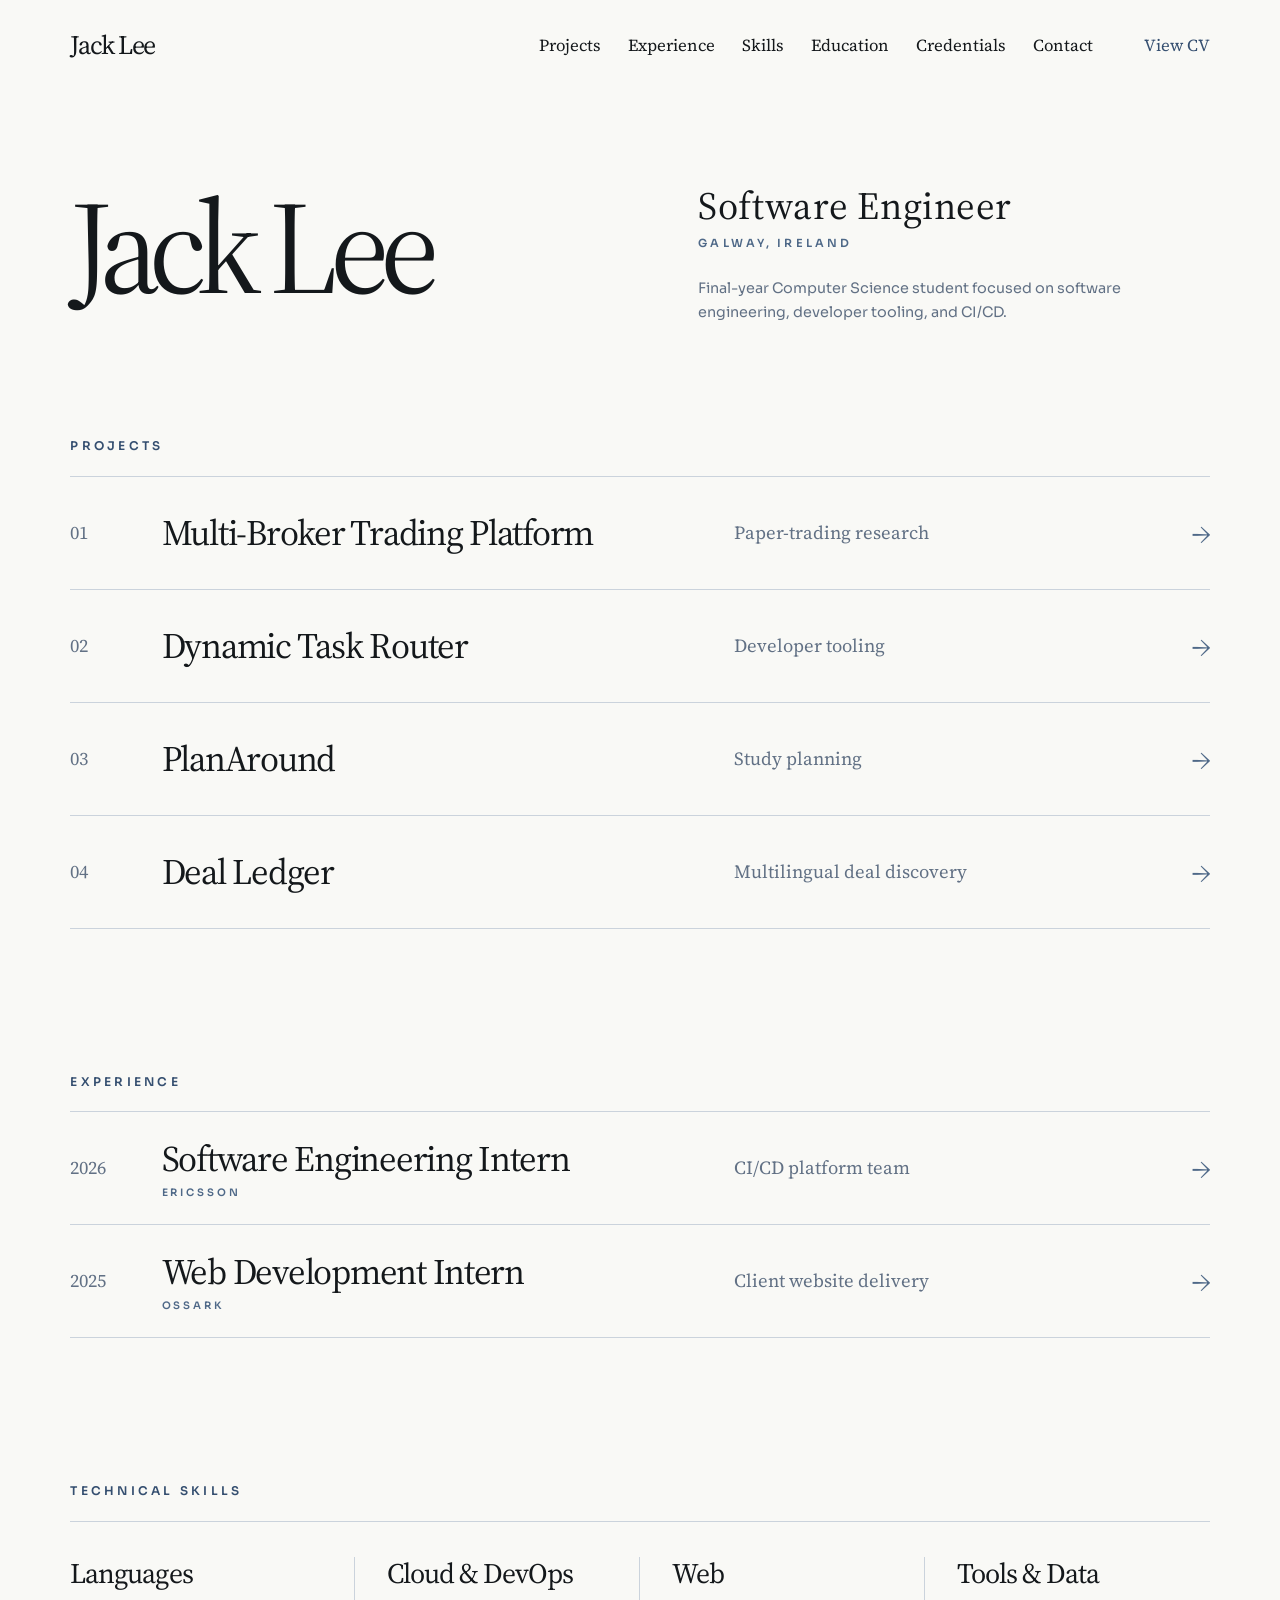
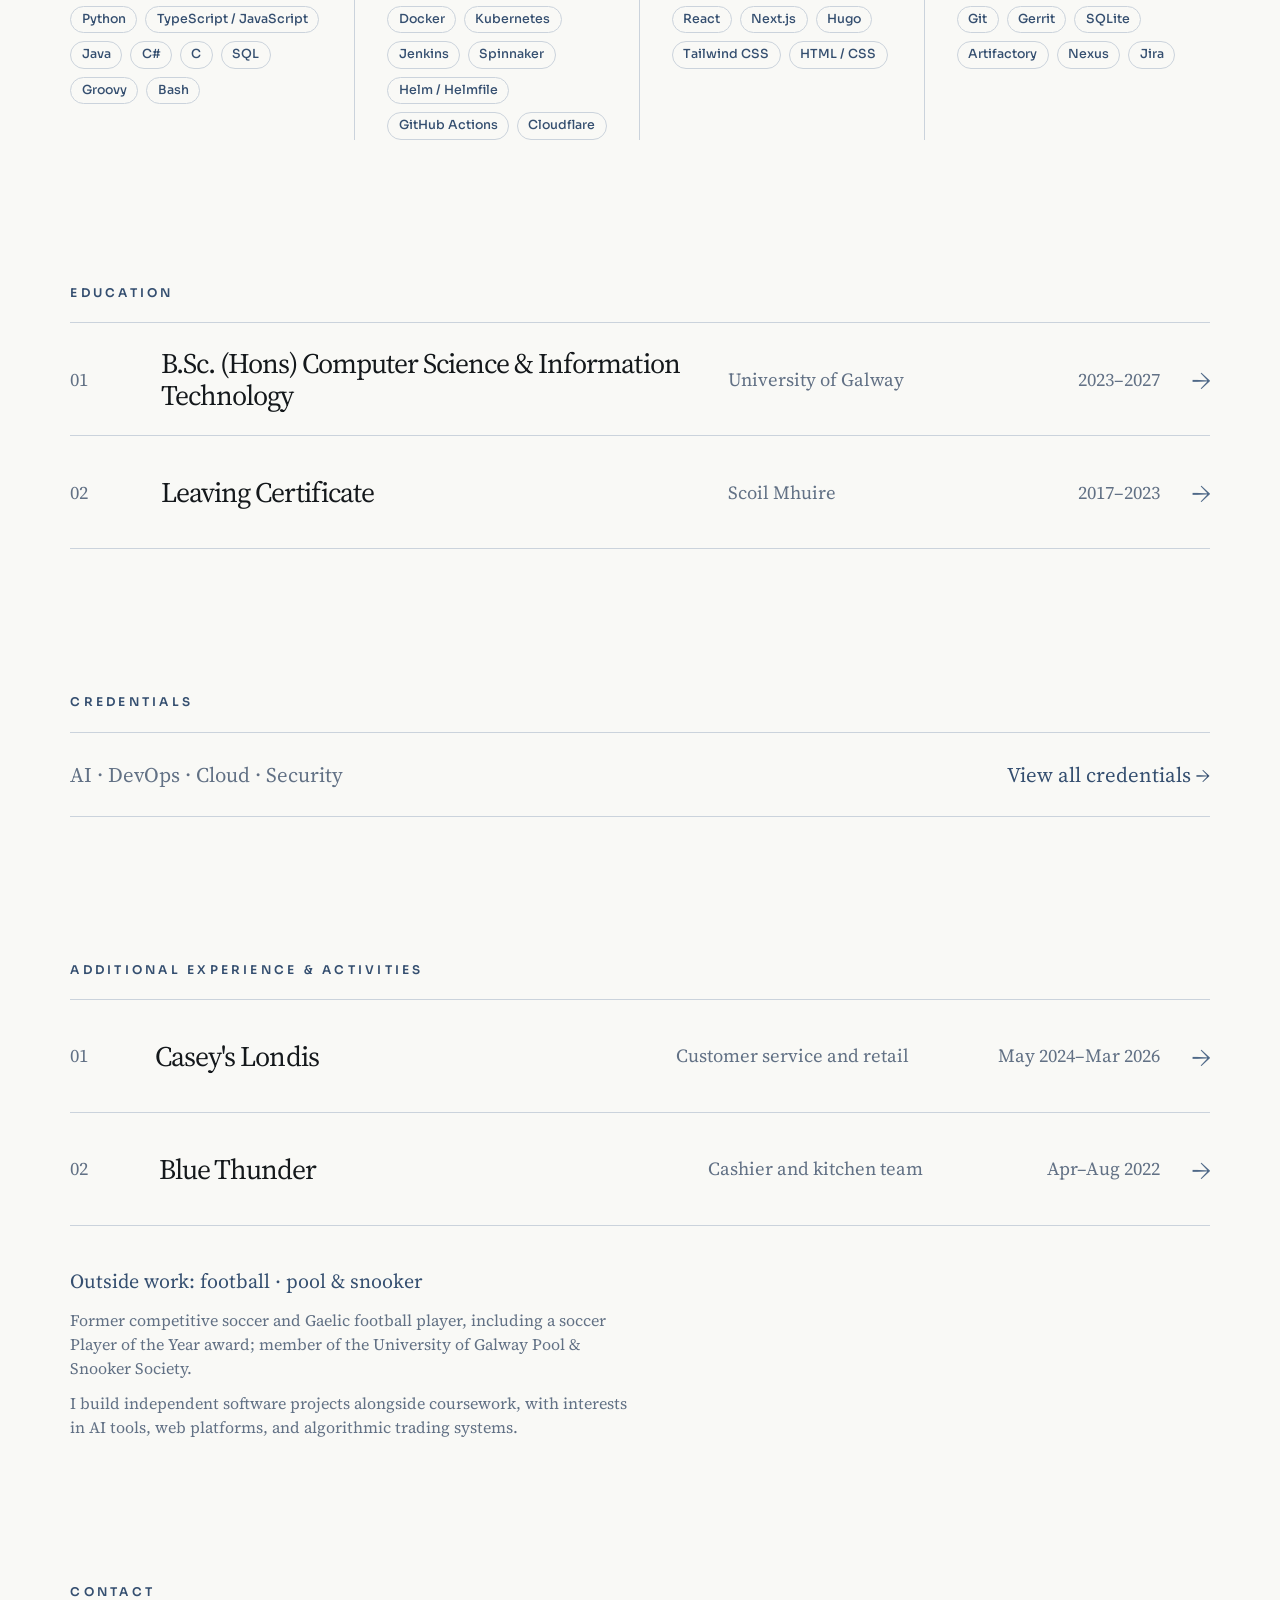
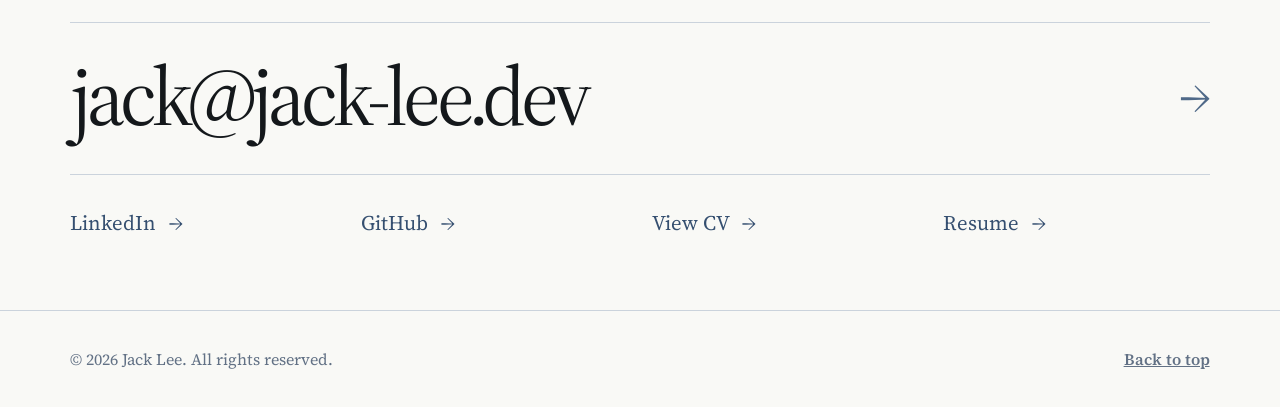
==== index.html @ 72cf4ac5 "Style skill project chips as responsive pills" ====
<!doctype html>
<html lang="en">
  <head>
    <meta charset="UTF-8" />
    <meta name="viewport" content="width=device-width, initial-scale=1.0" />
    <title>Jack Lee | Software Engineering Portfolio</title>
    <meta
      name="description"
      content="Final-year Computer Science student focused on software engineering, developer tooling, and CI/CD. Eight months' software engineering experience on a central CI/CD pipeline team at Ericsson, with independent projects across developer tooling, trading systems, full-stack applications, and AI-assisted workflows."
    />
    <link rel="canonical" href="https://jack-lee.dev/" />
    <meta property="og:type" content="website" />
    <meta property="og:url" content="https://jack-lee.dev/" />
    <meta property="og:title" content="Jack Lee | Software Engineering Portfolio" />
    <meta property="og:description" content="Final-year Computer Science student focused on software engineering, developer tooling, and CI/CD, with experience on a central CI/CD pipeline team at Ericsson and independent projects across trading, web applications, and AI-assisted workflows." />
    <meta property="og:image" content="https://jack-lee.dev/assets/jack-lee-mark.png" />
    <meta property="og:image:alt" content="JL monogram for Jack Lee" />
    <meta name="twitter:card" content="summary" />
    <meta name="twitter:title" content="Jack Lee | Software Engineering Portfolio" />
    <meta name="twitter:description" content="Final-year Computer Science student focused on software engineering, developer tooling, and CI/CD, with experience on a central CI/CD pipeline team at Ericsson." />
    <meta name="twitter:image" content="https://jack-lee.dev/assets/jack-lee-mark.png" />
    <link rel="icon" type="image/png" sizes="512x512" href="assets/jack-lee-mark-transparent.png" />
    <link rel="apple-touch-icon" href="assets/jack-lee-mark-transparent.png" />
    <link rel="preconnect" href="https://fonts.googleapis.com" />
    <link rel="preconnect" href="https://fonts.gstatic.com" crossorigin />
    <link
      href="https://fonts.googleapis.com/css2?family=Sora:wght@500;600;700&amp;family=Source+Serif+4:opsz,wght@8..60,400;8..60,500;8..60,600&amp;display=swap"
      rel="stylesheet"
    />
    <link rel="stylesheet" href="assets/css/styles.css?v=20261013-3" />
    <script defer src="assets/js/main.js?v=20260921-2"></script>
  </head>
  <body class="portfolio-home">
    <a class="skip-link" href="#top">Skip to main content</a>
    <header class="site-header">
      <div class="container header-inner">
        <a class="brand" href="#top">Jack Lee</a>
        <button class="nav-toggle" aria-label="Toggle navigation" aria-controls="site-navigation" aria-expanded="false">Menu</button>
        <nav id="site-navigation" class="site-nav" aria-label="Main navigation">
          <a href="#projects">Projects</a>
          <a href="#experience">Experience</a>
          <a href="#skills">Skills</a>
          <a href="#education">Education</a>
          <a href="#credentials">Credentials</a>
          <a href="#contact">Contact</a>
          <a class="nav-cv" href="output/Jack_Lee_CV.pdf" target="_blank" rel="noopener noreferrer">View CV</a>
        </nav>
      </div>
    </header>

    <main id="top" tabindex="-1">
      <section class="hero section">
        <div class="container hero-layout">
          <h1>Jack Lee</h1>
          <div class="hero-intro">
            <p class="hero-role">Software Engineer</p>
            <p class="hero-location">Galway, Ireland</p>
            <p class="hero-description">Final-year Computer Science student focused on software engineering, developer tooling, and CI/CD.</p>
          </div>
        </div>
      </section>

      <section id="projects" class="section">
        <div class="container">
          <h2>Projects</h2>
          <div class="editorial-list">

            <details class="editorial-row project-row">
              <summary><span class="row-number">01</span><span class="row-title">Multi-Broker Trading Platform</span><span class="row-descriptor">Paper-trading research</span><span class="row-arrow" aria-hidden="true">&rarr;</span></summary>
              <div class="row-detail">
                <p>
                  A modular Python research platform for designing and testing rules-based trading strategies across three brokers without risking capital.
                </p>
              <ul>
                <li>Separate market-data, strategy, risk, execution, journaling, analytics, and UI components keep the system testable and maintainable.</li>
                <li>Reproducible paper-trading sessions orchestrated across IG, Capital.com, and Alpaca for FX, CFDs, and US equities.</li>
                <li>SQLite journaling, broker smoke tests, and automated test/security gates make runs repeatable and observable.</li>
              </ul>
              <ul class="project-chips" aria-label="Technologies">
                <li>Python</li>
                <li>IG &middot; Capital.com &middot; Alpaca</li>
                <li>SQLite</li>
                <li>VPS monitoring</li>
              </ul>
              </div>
            </details>

            <details class="editorial-row project-row">
              <summary><span class="row-number">02</span><span class="row-title">Dynamic Task Router</span><span class="row-descriptor">Developer tooling</span><span class="row-arrow" aria-hidden="true">&rarr;</span></summary>
              <div class="row-detail">
                <p>
                  Routes development work to the right AI model instead of making the engineer pick every time.
                </p>
              <ul>
                <li>Classifies bounded tasks by complexity, risk, and role, then dispatches to Codex, Claude Code, Qwen, OpenCode, OpenRouter, or local Ollama models.</li>
                <li>One shared routing/runtime layer exposed through a CLI, an interactive TUI, and an MCP server.</li>
                <li>Isolated worktrees and verification steps keep routed runs reviewable and separated from the primary working tree.</li>
              </ul>
              <ul class="project-chips" aria-label="Technologies">
                <li>TypeScript</li>
                <li>Node.js</li>
                <li>MCP</li>
                <li>CLI &amp; TUI</li>
                <li>LLM APIs</li>
              </ul>
              <p class="project-links"><a href="https://github.com/JackLee504/dynamic-task-router" target="_blank" rel="noopener noreferrer" aria-label="View Dynamic Task Router source code on GitHub">View on GitHub &rarr;</a></p>
              </div>
            </details>

            <details class="editorial-row project-row">
              <summary><span class="row-number">03</span><span class="row-title">PlanAround</span><span class="row-descriptor">Study planning</span><span class="row-arrow" aria-hidden="true">&rarr;</span></summary>
              <div class="row-detail">
                <p>
                  Turns timetable screenshots and assignment briefs into a realistic study schedule that fits around lectures, commitments, and deadlines.
                </p>
              <ul>
                <li>AI only extracts structure from messy inputs; workload estimation and scheduling stay deterministic and explainable.</li>
                <li>Workload is derived from ECTS, assessment weighting, and rubric structure, not guessed by the model.</li>
                <li>Recurring commitments, progress tracking, JSON backup, and ICS calendar export in a responsive PWA.</li>
              </ul>
              <ul class="project-chips" aria-label="Technologies">
                <li>Next.js</li>
                <li>React</li>
                <li>TypeScript</li>
                <li>Tailwind CSS</li>
                <li>Cloudflare Workers</li>
                <li>Featherless</li>
              </ul>
              <p class="project-links">
                <a href="https://planaround.vercel.app/" target="_blank" rel="noopener noreferrer">Visit PlanAround &rarr;</a>
              </p>
              </div>
            </details>

            <details class="editorial-row project-row">
              <summary><span class="row-number">04</span><span class="row-title">Deal Ledger</span><span class="row-descriptor">Multilingual deal discovery</span><span class="row-arrow" aria-hidden="true">&rarr;</span></summary>
              <div class="row-detail">
                <p>
                  Building and maintaining a multilingual deal-discovery platform across European markets, with human review before anything is published.
                </p>
              <ul>
                <li>Market-specific routing, search, and email alerts across English, German, Dutch, and French.</li>
                <li>A Python/GitHub Actions ingestion pipeline validates, deduplicates, and queues Amazon deal candidates for human review.</li>
                <li>GitHub Actions and Cloudflare automate deployment, alerting, and market-specific behaviour.</li>
              </ul>
              <ul class="project-chips" aria-label="Technologies">
                <li>Hugo</li>
                <li>Python</li>
                <li>GitHub Actions</li>
                <li>Cloudflare Workers</li>
              </ul>
              <p class="project-links"><a href="https://dealledger.eu" target="_blank" rel="noopener noreferrer">Visit DealLedger</a></p>
              </div>
            </details>

          </div>
        </div>
      </section>

      <section id="experience" class="section">
        <div class="container">
          <h2>Experience</h2>
          <div class="editorial-list">
            <details class="editorial-row experience-row">
              <summary><span class="row-number">2026</span><span class="row-title">Software Engineering Intern<small>Ericsson</small></span><span class="row-descriptor">CI/CD platform team</span><span class="row-arrow" aria-hidden="true">&rarr;</span></summary>
              <div class="row-detail">
              <p class="meta">Athlone, Co. Westmeath | January 2026&ndash;August 2026</p>
              <ul>
                <li>Independently split a 2,000+ line Python CI module into 14 shared and executor-specific modules across approximately 25 subtasks, adding runtime parameterisation and unit tests while maintaining pylint compliance.</li>
                <li>Built Groovy verification stages for cloud archive packaging and audited production builds, finding an undeclared ELF executable; added unit-tested artifact-repository checks to confirm files were present.</li>
                <li>Developed and maintained Jenkins/Groovy stages for build, test, deployment, and cleanup workflows; configured Spinnaker parameters and cross-pipeline integration, and migrated test flows to lighter snapshot-based jobs.</li>
                <li>Resolved a blocker build regression by tracing and reverting a faulty changeset; diagnosed Spinnaker-to-Jenkins authentication failures and a Kubernetes cleanup issue caused by Python file-write mode.</li>
                <li>Updated Docker wrapper and build rules for SELinux volume mounts during parallel container execution, maintained Helm/Helmfile deployment configurations, and documented technical investigations.</li>
              </ul>
              </div>
            </details>

            <details class="editorial-row experience-row">
              <summary><span class="row-number">2025</span><span class="row-title">Web Development Intern<small>Ossark</small></span><span class="row-descriptor">Client website delivery</span><span class="row-arrow" aria-hidden="true">&rarr;</span></summary>
              <div class="row-detail">
              <p class="meta">Athlone, Co. Westmeath | May 2025&ndash;August 2025</p>
              <ul>
                <li>Contributed to client website projects through implementation, QA, and release, delivering responsive PHP/SCSS changes across multiple production sites.</li>
                <li>Diagnosed frontend issues and translated client/team feedback into layout, usability, and responsive-design improvements without disrupting established pages.</li>
              </ul>
              <p class="meta">
                Selected client sites:
                <a href="https://kerryfilmfestival.com/" target="_blank" rel="noopener noreferrer">Kerry International Film Festival</a>,
                <a href="https://mclelectrical.ie/" target="_blank" rel="noopener noreferrer">MCL Electrical</a>,
                <a href="https://anushkapowertherapy.ie/" target="_blank" rel="noopener noreferrer">Anushka Power Therapy</a>,
                <a href="https://dailyirishproduce.ie/" target="_blank" rel="noopener noreferrer">Daily Irish Produce</a>,
                and Capital Homes.
              </p>
              </div>
            </details>
          </div>
        </div>
      </section>

      <section id="skills" class="section">
        <div class="container">
          <h2>Technical Skills</h2>
          <div class="skills-groups">
            <div class="skill-group">
              <p><strong>Languages</strong></p>
              <ul class="project-chips" aria-label="Languages">
                <li>Python</li>
                <li>TypeScript / JavaScript</li>
                <li>Java</li>
                <li>C#</li>
                <li>C</li>
                <li>SQL</li>
                <li>Groovy</li>
                <li>Bash</li>
              </ul>
            </div>
            <div class="skill-group">
              <p><strong>Cloud &amp; DevOps</strong></p>
              <ul class="project-chips" aria-label="Cloud and DevOps">
                <li>Docker</li>
                <li>Kubernetes</li>
                <li>Jenkins</li>
                <li>Spinnaker</li>
                <li>Helm / Helmfile</li>
                <li>GitHub Actions</li>
                <li>Cloudflare</li>
              </ul>
            </div>
            <div class="skill-group">
              <p><strong>Web</strong></p>
              <ul class="project-chips" aria-label="Web technologies">
                <li>React</li>
                <li>Next.js</li>
                <li>Hugo</li>
                <li>Tailwind CSS</li>
                <li>HTML / CSS</li>
              </ul>
            </div>
            <div class="skill-group">
              <p><strong>Tools &amp; Data</strong></p>
              <ul class="project-chips" aria-label="Tools and data">
                <li>Git</li>
                <li>Gerrit</li>
                <li>SQLite</li>
                <li>Artifactory</li>
                <li>Nexus</li>
                <li>Jira</li>
              </ul>
            </div>
          </div>
        </div>
      </section>

      <section id="education" class="section alt">
        <div class="container">
          <h2>Education</h2>
          <div class="editorial-list">
          <details class="editorial-row education-row">
            <summary><span class="row-number">01</span><span class="row-title">B.Sc. (Hons) Computer Science &amp; Information Technology</span><span class="row-descriptor">University of Galway</span><span class="row-date">2023&ndash;2027</span><span class="row-arrow" aria-hidden="true">&rarr;</span></summary>
            <div class="row-detail">
            <p class="meta">Galway, Ireland</p>
            <p>Third year: Second Class Honours, Grade 1 (2.1), 61% average.</p>
            <p>Key Modules: Programming III (78%), Database Systems (71%), Object-Oriented Programming DS&A (68%), Software Engineering (68%), Next Generation Technologies (68%), Web Development (68%), Object-Oriented Programming (65%).</p>
            </div>
          </details>

          <details class="editorial-row education-row">
            <summary><span class="row-number">02</span><span class="row-title">Leaving Certificate</span><span class="row-descriptor">Scoil Mhuire</span><span class="row-date">2017&ndash;2023</span><span class="row-arrow" aria-hidden="true">&rarr;</span></summary>
            <div class="row-detail">
            <p class="meta">Strokestown, Co. Roscommon</p>
            <p>520 points across seven Higher-Level subjects, including H2s in German, Irish, Geography, and DCG.</p>
            </div>
          </details>
          </div>
        </div>
      </section>

      <template id="credential-data">
      <section class="section alt">
        <div class="container">
          <h2>Certificates</h2>
          <p class="meta">A selection of verified course-completion credentials and professional badges in cloud, DevOps, AI, security, and software delivery.</p>
          <div class="cert-areas">
            <details class="cert-area-group">
              <summary>
                <span class="cert-title">AI &amp; LLM Development</span>
                <span class="cert-meta">Professional AI coursework certificates</span>
              </summary>
              <div class="cert-overview">
                <details class="cert-card">
                  <summary>
                    <span class="cert-title">Claude Code in Action</span>
                    <span class="cert-meta">Anthropic Education | March 2026</span>
                  </summary>
                  <div class="cert-detail">
                    <p><strong>Issued:</strong> March 14, 2026</p>
                    <p><strong>Certificate No:</strong> 6k8opoxrrhma</p>
                    <p><strong>View:</strong> <a href="https://verify.skilljar.com/c/6k8opoxrrhma" target="_blank" rel="noopener noreferrer">Verify certificate</a></p>
                  </div>
                </details>

                <details class="cert-card">
                  <summary>
                    <span class="cert-title">AI Fluency: Framework &amp; Foundations</span>
                    <span class="cert-meta">Anthropic Education | May 2026</span>
                  </summary>
                  <div class="cert-detail">
                    <p><strong>Issued:</strong> May 23, 2026</p>
                    <p><strong>Certificate No:</strong> dmrtaagtapsk</p>
                    <p><strong>View:</strong> <a href="https://verify.skilljar.com/c/dmrtaagtapsk" target="_blank" rel="noopener noreferrer">Verify certificate</a></p>
                  </div>
                </details>

                <details class="cert-card">
                  <summary>
                    <span class="cert-title">Introduction to Model Context Protocol</span>
                    <span class="cert-meta">Anthropic Education | May 2026</span>
                  </summary>
                  <div class="cert-detail">
                    <p><strong>Issued:</strong> May 23, 2026</p>
                    <p><strong>Certificate No:</strong> f8ttba29rxzq</p>
                    <p><strong>View:</strong> <a href="https://verify.skilljar.com/c/f8ttba29rxzq" target="_blank" rel="noopener noreferrer">Verify certificate</a></p>
                  </div>
                </details>

                <details class="cert-card">
                  <summary>
                    <span class="cert-title">Building with the Claude API</span>
                    <span class="cert-meta">Anthropic Education | May 2026</span>
                  </summary>
                  <div class="cert-detail">
                    <p><strong>Issued:</strong> May 23, 2026</p>
                    <p><strong>Certificate No:</strong> f5guswh3k9e7</p>
                    <p><strong>View:</strong> <a href="https://verify.skilljar.com/c/f5guswh3k9e7" target="_blank" rel="noopener noreferrer">Verify certificate</a></p>
                  </div>
                </details>

                <details class="cert-card">
                  <summary>
                    <span class="cert-title">AI Capabilities and Limitations</span>
                    <span class="cert-meta">Anthropic Education | May 2026</span>
                  </summary>
                  <div class="cert-detail">
                    <p><strong>Issued:</strong> May 23, 2026</p>
                    <p><strong>Certificate No:</strong> 7yvgfvhscy96</p>
                    <p><strong>View:</strong> <a href="https://verify.skilljar.com/c/7yvgfvhscy96" target="_blank" rel="noopener noreferrer">Verify certificate</a></p>
                  </div>
                </details>
              </div>
            </details>

            <details class="cert-area-group">
              <summary>
                <span class="cert-title">Hackathons &amp; Competitions</span>
                <span class="cert-meta">Participation certificates and project-based technical challenges</span>
              </summary>
              <div class="cert-overview">
                <details class="cert-card">
                  <summary>
                    <span class="cert-title">Pixel Forge AI Hackathon</span>
                    <span class="cert-meta">Certificate of Participation | September 2026</span>
                  </summary>
                  <div class="cert-detail">
                    <p>Certificate of participation recognising creative and technical contribution to the Pixel Forge AI Hackathon, held in August 2026.</p>
                    <p><strong>Project:</strong> PlanAround</p>
                    <p><strong>Issued:</strong> September 3, 2026</p>
                    <p><strong>Issued by:</strong> Rishabh Mittal, organiser</p>
                    <p><strong>Links:</strong> <a href="https://planaround.vercel.app/" target="_blank" rel="noopener noreferrer">Visit PlanAround</a> · <a href="https://github.com/Jacklee504/Plan-Around" target="_blank" rel="noopener noreferrer">GitHub repository</a></p>
                  </div>
                </details>

                <details class="cert-card">
                  <summary>
                    <span class="cert-title">Impact Forge Summer 2026 Hackathon</span>
                    <span class="cert-meta">Participant | August 2026</span>
                  </summary>
                  <div class="cert-detail">
                    <p>Participated in a 48-hour virtual code sprint held August 14&ndash;16, 2026, and submitted a completed project for judging by industry engineers.</p>
                    <p><strong>Issued:</strong> August 19, 2026</p>
                    <p><strong>Issued by:</strong> Ayaan Rustagi, organiser</p>
                    <p><strong>Event:</strong> <a href="https://impactforge26.devpost.com/" target="_blank" rel="noopener noreferrer">Impact Forge Summer 2026 Hackathon</a></p>
                  </div>
                </details>
              </div>
            </details>

            <details class="cert-area-group">
              <summary>
                <span class="cert-title">AI &amp; Professional Foundations</span>
                <span class="cert-meta">Verified badges issued by Ericsson and Microsoft</span>
              </summary>
              <div class="cert-overview">
                <details class="cert-card">
                  <summary>
                    <span class="cert-title">Generative AI Driver&apos;s License 2026</span>
                    <span class="cert-meta">Ericsson | February 2026</span>
                  </summary>
                  <div class="cert-detail">
                    <p>Badge received for reaching the Fundamental Level in the Generative AI area.</p>
                    <p><strong>Issued:</strong> February 2, 2026</p>
                    <p><strong>Credential ID:</strong> 54c96764-6686-4b23-b1d7-ff470bdf529e</p>
                    <p><strong>View:</strong> <a href="https://www.credly.com/badges/54c96764-6686-4b23-b1d7-ff470bdf529e/public_url" target="_blank" rel="noopener noreferrer">Verify badge</a></p>
                  </div>
                </details>

                <details class="cert-card">
                  <summary>
                    <span class="cert-title">AI Skills Fest 2026</span>
                    <span class="cert-meta">Microsoft | Credly</span>
                  </summary>
                  <div class="cert-detail">
                    <p>Earners demonstrate foundational and applied AI knowledge, including how to use AI tools to enhance productivity, create content, and solve real-world problems.</p>
                    <p><strong>Credential ID:</strong> f5c7cd31-d8bd-4b65-b0f1-5078d7917f76</p>
                    <p><strong>View:</strong> <a href="https://www.credly.com/badges/f5c7cd31-d8bd-4b65-b0f1-5078d7917f76/public_url" target="_blank" rel="noopener noreferrer">Verify badge</a></p>
                  </div>
                </details>
              </div>
            </details>

            <details class="cert-area-group">
              <summary>
                <span class="cert-title">Cloud, DevOps &amp; Infrastructure</span>
                <span class="cert-meta">Cloud platforms, security, data engineering, Kubernetes, and DevOps coursework</span>
              </summary>
              <div class="cert-overview">
                <div class="cert-category-heading">
                  <span class="cert-title">Cloud &amp; Security</span>
                  <span class="cert-meta">Cloud architecture, networking, and security fundamentals</span>
                </div>
               <details class="cert-card">
                 <summary>
                   <span class="cert-title">CCSP 2022: Cloud Computing Concepts &amp; Reference Architectures</span>
                    <span class="cert-meta">Percipio | July 2026</span>
                  </summary>
                  <div class="cert-detail">
                    <p><strong>Issued:</strong> July 5, 2026</p>
                    <img
                      class="cert-badge-image"
                      loading="lazy"
                      decoding="async"
                      width="180"
                      height="180"
                      src="https://eu.api.accredible.com/v1/frontend/credential_website_embed_image/badge/20755400"
                      alt="CCSP 2022 Cloud Computing Concepts and Reference Architectures digital badge"
                    />
                    <p><strong>View:</strong> <a href="https://skillsoft.digitalbadges-eu.skillsoft.com/embed/4920cc0a-4914-4884-972b-b6e0d25ca91f" target="_blank" rel="noopener noreferrer">View certificate</a></p>
                  </div>
                </details>

                <details class="cert-card">
                  <summary>
                    <span class="cert-title">Certified in Cybersecurity (CC): Networking &amp; Security Infrastructure</span>
                    <span class="cert-meta">Percipio | July 2026</span>
                  </summary>
                  <div class="cert-detail">
                    <p><strong>Issued:</strong> July 10, 2026</p>
                    <img
                      class="cert-badge-image"
                      loading="lazy"
                      decoding="async"
                      width="180"
                      height="180"
                      src="https://eu.api.accredible.com/v1/frontend/credential_website_embed_image/badge/21068312"
                      alt="Certified in Cybersecurity Networking and Security Infrastructure digital badge"
                    />
                    <p><strong>View:</strong> <a href="https://skillsoft.digitalbadges-eu.skillsoft.com/embed/5024330a-dd8e-45b9-a4d3-fac3696eaafd" target="_blank" rel="noopener noreferrer">View certificate</a></p>
                  </div>
                </details>

                <div class="cert-category-heading">
                  <span class="cert-title">Machine Learning</span>
                  <span class="cert-meta">AWS machine-learning foundations</span>
                </div>
               <details class="cert-card">
                 <summary>
                   <span class="cert-title">AWS Certified Machine Learning: Data Engineering, Machine Learning, &amp; AWS</span>
                    <span class="cert-meta">Percipio | July 2026</span>
                  </summary>
                  <div class="cert-detail">
                    <p><strong>Issued:</strong> July 5, 2026</p>
                    <img
                      class="cert-badge-image"
                      loading="lazy"
                      decoding="async"
                      width="180"
                      height="180"
                      src="https://eu.api.accredible.com/v1/frontend/credential_website_embed_image/badge/20755902"
                      alt="AWS Certified Machine Learning digital badge"
                    />
                    <p><strong>View:</strong> <a href="https://skillsoft.digitalbadges-eu.skillsoft.com/embed/f2eab8f6-d212-42e7-8cc4-aea26e1e0432" target="_blank" rel="noopener noreferrer">View certificate</a></p>
                  </div>
                </details>

                <details class="cert-card">
                  <summary>
                    <span class="cert-title">AWS Certified Machine Learning: Model Training &amp; Evaluation</span>
                    <span class="cert-meta">Percipio | July 2026</span>
                  </summary>
                  <div class="cert-detail">
                    <p><strong>Issued:</strong> July 7, 2026</p>
                    <img
                      class="cert-badge-image"
                      loading="lazy"
                      decoding="async"
                      width="180"
                      height="180"
                      src="https://eu.api.accredible.com/v1/frontend/credential_website_embed_image/badge/20935494"
                      alt="AWS Certified Machine Learning Model Training and Evaluation digital badge"
                    />
                    <p><strong>View:</strong> <a href="https://skillsoft.digitalbadges-eu.skillsoft.com/embed/4cc886a1-17ab-468f-8a3b-f64971d73adc" target="_blank" rel="noopener noreferrer">View certificate</a></p>
                  </div>
                </details>

                <div class="cert-category-heading">
                  <span class="cert-title">DevOps &amp; CI/CD</span>
                  <span class="cert-meta">Delivery pipelines, infrastructure as code, and continuous integration</span>
                </div>
               <details class="cert-card">
                 <summary>
                   <span class="cert-title">Microsoft Azure DevOps Solutions: Introducing Azure DevOps</span>
                    <span class="cert-meta">Percipio | July 2026</span>
                  </summary>
                  <div class="cert-detail">
                    <p><strong>Issued:</strong> July 5, 2026</p>
                    <img
                      class="cert-badge-image"
                      loading="lazy"
                      decoding="async"
                      width="180"
                      height="180"
                      src="https://eu.api.accredible.com/v1/frontend/credential_website_embed_image/badge/20757498"
                      alt="Microsoft Azure DevOps Solutions digital badge"
                    />
                    <p><strong>View:</strong> <a href="https://skillsoft.digitalbadges-eu.skillsoft.com/embed/0ce3657f-f42b-48f3-b8c1-af37b8c70d08" target="_blank" rel="noopener noreferrer">View certificate</a></p>
                  </div>
                </details>

                <details class="cert-card">
                  <summary>
                    <span class="cert-title">Google Professional DevOps Engineer: CI/CD Techniques &amp; Security Practices</span>
                    <span class="cert-meta">Percipio | July 2026</span>
                  </summary>
                  <div class="cert-detail">
                    <p><strong>Issued:</strong> July 5, 2026</p>
                    <img
                      class="cert-badge-image"
                      loading="lazy"
                      decoding="async"
                      width="180"
                      height="180"
                      src="https://eu.api.accredible.com/v1/frontend/credential_website_embed_image/badge/20757521"
                      alt="Google Professional DevOps Engineer digital badge"
                    />
                    <p><strong>View:</strong> <a href="https://skillsoft.digitalbadges-eu.skillsoft.com/embed/e564fe92-a084-4ffc-9e21-1906b9f2eb44" target="_blank" rel="noopener noreferrer">View certificate</a></p>
                  </div>
                </details>

                <details class="cert-card">
                  <summary>
                    <span class="cert-title">Google Professional DevOps Engineer: CI/CD Architecture Stack in Google Cloud</span>
                    <span class="cert-meta">Percipio | July 2026</span>
                  </summary>
                  <div class="cert-detail">
                    <p><strong>Issued:</strong> July 10, 2026</p>
                    <img
                      class="cert-badge-image"
                      loading="lazy"
                      decoding="async"
                      width="180"
                      height="180"
                      src="https://eu.api.accredible.com/v1/frontend/credential_website_embed_image/badge/21068584"
                      alt="Google Professional DevOps Engineer CI/CD Architecture Stack in Google Cloud digital badge"
                    />
                    <p><strong>View:</strong> <a href="https://skillsoft.digitalbadges-eu.skillsoft.com/embed/3c941b92-44e1-42e4-8b3a-79b62e4aad39" target="_blank" rel="noopener noreferrer">View certificate</a></p>
                  </div>
                </details>

                <details class="cert-card">
                  <summary>
                    <span class="cert-title">Google Professional DevOps Engineer: Implementing CI/CD Pipelines for a Service</span>
                    <span class="cert-meta">Percipio | July 2026</span>
                  </summary>
                  <div class="cert-detail">
                    <p><strong>Issued:</strong> July 10, 2026</p>
                    <img
                      class="cert-badge-image"
                      loading="lazy"
                      decoding="async"
                      width="180"
                      height="180"
                      src="https://eu.api.accredible.com/v1/frontend/credential_website_embed_image/badge/21068860"
                      alt="Google Professional DevOps Engineer Implementing CI/CD Pipelines for a Service digital badge"
                    />
                    <p><strong>View:</strong> <a href="https://skillsoft.digitalbadges-eu.skillsoft.com/embed/f133e7ed-35d7-404f-a230-4555454166cd" target="_blank" rel="noopener noreferrer">View certificate</a></p>
                  </div>
                </details>

                <details class="cert-card">
                  <summary>
                    <span class="cert-title">Google Professional DevOps Engineer: Infrastructure as Code (IaC) on GCP</span>
                    <span class="cert-meta">Percipio | July 2026</span>
                  </summary>
                  <div class="cert-detail">
                    <p><strong>Issued:</strong> July 14, 2026</p>
                    <p><strong>Certificate No:</strong> 200455</p>
                    <p><strong>Record:</strong> Course-completion certificate held locally.</p>
                  </div>
                </details>

                <details class="cert-card">
                  <summary>
                    <span class="cert-title">Kubernetes Application Developer: GitOps &amp; Continuous Delivery on Kubernetes</span>
                    <span class="cert-meta">Percipio | July 2026</span>
                  </summary>
                  <div class="cert-detail">
                    <p><strong>Issued:</strong> July 7, 2026</p>
                    <img
                      class="cert-badge-image"
                      loading="lazy"
                      decoding="async"
                      width="180"
                      height="180"
                      src="https://eu.api.accredible.com/v1/frontend/credential_website_embed_image/badge/20858940"
                      alt="Kubernetes Application Developer GitOps and Continuous Delivery on Kubernetes digital badge"
                    />
                    <p><strong>View:</strong> <a href="https://skillsoft.digitalbadges-eu.skillsoft.com/embed/82cadfac-27b5-4619-beeb-e133831f6289" target="_blank" rel="noopener noreferrer">View certificate</a></p>
                  </div>
                </details>

                <details class="cert-card">
                  <summary>
                    <span class="cert-title">Kubernetes Application Developer: Local Development, Testing, and Continuous Integration</span>
                    <span class="cert-meta">Percipio | July 2026</span>
                  </summary>
                  <div class="cert-detail">
                    <p><strong>Issued:</strong> July 20, 2026</p>
                    <p><strong>Certificate No:</strong> 239093</p>
                    <img
                      class="cert-badge-image"
                      loading="lazy"
                      decoding="async"
                      width="180"
                      height="180"
                      src="https://eu.api.accredible.com/v1/frontend/credential_website_embed_image/badge/21200362"
                      alt="Kubernetes Application Developer local development, testing, and continuous integration digital badge"
                    />
                    <p><strong>View:</strong> <a href="https://skillsoft.digitalbadges-eu.skillsoft.com/embed/f2fc33c0-8ca7-483f-ad71-c92a4692c49f" target="_blank" rel="noopener noreferrer">View certificate</a></p>
                  </div>
                </details>

                <div class="cert-category-heading">
                  <span class="cert-title">Security</span>
                  <span class="cert-meta">Application, network, and cloud security</span>
                </div>
               <details class="cert-card">
                 <summary>
                   <span class="cert-title">SCOR: Security Vulnerabilities, Attack Mitigations, &amp; Cryptographic Solutions</span>
                    <span class="cert-meta">Percipio | July 2026</span>
                  </summary>
                  <div class="cert-detail">
                    <p><strong>Issued:</strong> July 20, 2026</p>
                    <p><strong>Certificate No:</strong> 239094</p>
                    <img
                      class="cert-badge-image"
                      loading="lazy"
                      decoding="async"
                      width="180"
                      height="180"
                      src="https://eu.api.accredible.com/v1/frontend/credential_website_embed_image/badge/21200885"
                      alt="SCOR security vulnerabilities, attack mitigations, and cryptographic solutions digital badge"
                    />
                    <p><strong>View:</strong> <a href="https://skillsoft.digitalbadges-eu.skillsoft.com/embed/da5e72f7-b073-4a3f-afc9-34a02388fe7f" target="_blank" rel="noopener noreferrer">View certificate</a></p>
                  </div>
                </details>

                <details class="cert-card">
                  <summary>
                    <span class="cert-title">SCOR: SDN APIs &amp; Security Appliance API Calls</span>
                    <span class="cert-meta">Percipio | July 2026</span>
                  </summary>
                  <div class="cert-detail">
                    <p><strong>Issued:</strong> July 20, 2026</p>
                    <p><strong>Certificate No:</strong> 239095</p>
                    <img
                      class="cert-badge-image"
                      loading="lazy"
                      decoding="async"
                      width="180"
                      height="180"
                      src="https://eu.api.accredible.com/v1/frontend/credential_website_embed_image/badge/21201204"
                      alt="SCOR SDN APIs and security appliance API calls digital badge"
                    />
                    <p><strong>View:</strong> <a href="https://skillsoft.digitalbadges-eu.skillsoft.com/embed/8e3c6974-12ac-4f2e-a3af-27f8645da643" target="_blank" rel="noopener noreferrer">View certificate</a></p>
                  </div>
                </details>

                <details class="cert-card">
                  <summary>
                    <span class="cert-title">CCSP 2022: Cloud Security Concepts &amp; Design Principles</span>
                    <span class="cert-meta">Percipio | July 2026</span>
                  </summary>
                  <div class="cert-detail">
                    <p><strong>Issued:</strong> July 20, 2026</p>
                    <p><strong>Certificate No:</strong> 239096</p>
                    <img
                      class="cert-badge-image"
                      loading="lazy"
                      decoding="async"
                      width="180"
                      height="180"
                      src="https://eu.api.accredible.com/v1/frontend/credential_website_embed_image/badge/21201423"
                      alt="CCSP 2022 cloud security concepts and design principles digital badge"
                    />
                    <p><strong>View:</strong> <a href="https://skillsoft.digitalbadges-eu.skillsoft.com/embed/49fb9c3b-b8d9-46bb-b741-007bdd6215fc" target="_blank" rel="noopener noreferrer">View certificate</a></p>
                  </div>
                </details>

                <div class="cert-category-heading">
                  <span class="cert-title">Kubernetes &amp; Linux</span>
                  <span class="cert-meta">Containerised application delivery and Linux administration</span>
                </div>
               <details class="cert-card">
                 <summary>
                   <span class="cert-title">Kubernetes Application Developer: Deployment Strategies &amp; Package Management</span>
                    <span class="cert-meta">Skillsoft Percipio | Course-completion badge</span>
                  </summary>
                  <div class="cert-detail">
                    <img
                      class="cert-badge-image"
                      loading="lazy"
                      decoding="async"
                      width="200"
                      height="200"
                      src="https://eu.api.accredible.com/v1/frontend/credential_website_embed_image/badge/21507313"
                      alt="Kubernetes Application Developer Deployment Strategies and Package Management digital badge"
                    />
                    <p><strong>View:</strong> <a href="https://skillsoft.digitalbadges-eu.skillsoft.com/embed/7f25e358-21b6-4e98-a91f-929f2a35e6a9" target="_blank" rel="noopener noreferrer">View certificate</a></p>
                  </div>
                </details>

                <details class="cert-card">
                  <summary>
                    <span class="cert-title">Kubernetes Application Developer: Application Configuration &amp; Security Fundamentals</span>
                    <span class="cert-meta">Skillsoft Percipio | Course-completion badge</span>
                  </summary>
                  <div class="cert-detail">
                    <img
                      class="cert-badge-image"
                      loading="lazy"
                      decoding="async"
                      width="200"
                      height="200"
                      src="https://eu.api.accredible.com/v1/frontend/credential_website_embed_image/badge/21507443"
                      alt="Kubernetes Application Developer Application Configuration and Security Fundamentals digital badge"
                    />
                    <p><strong>View:</strong> <a href="https://skillsoft.digitalbadges-eu.skillsoft.com/embed/1460c545-4018-4a60-8740-cb497a9e909a" target="_blank" rel="noopener noreferrer">View certificate</a></p>
                  </div>
                </details>

                <details class="cert-card">
                  <summary>
                    <span class="cert-title">Kubernetes Application Developer: Resource Limits, Scheduling, &amp; Autoscaling</span>
                    <span class="cert-meta">Skillsoft Percipio | Course-completion badge</span>
                  </summary>
                  <div class="cert-detail">
                    <img
                      class="cert-badge-image"
                      loading="lazy"
                      decoding="async"
                      width="200"
                      height="200"
                      src="https://eu.api.accredible.com/v1/frontend/credential_website_embed_image/badge/21507495"
                      alt="Kubernetes Application Developer Resource Limits, Scheduling, and Autoscaling digital badge"
                    />
                    <p><strong>View:</strong> <a href="https://skillsoft.digitalbadges-eu.skillsoft.com/embed/fbdfbd7d-0049-4f86-bd65-12889d0d7e45" target="_blank" rel="noopener noreferrer">View certificate</a></p>
                  </div>
                </details>

                <details class="cert-card">
                  <summary>
                    <span class="cert-title">Red Hat System Administrator: Linux Package Management</span>
                    <span class="cert-meta">Skillsoft Percipio | Course-completion badge</span>
                  </summary>
                  <div class="cert-detail">
                    <img
                      class="cert-badge-image"
                      loading="lazy"
                      decoding="async"
                      width="200"
                      height="200"
                      src="https://eu.api.accredible.com/v1/frontend/credential_website_embed_image/badge/21521641"
                      alt="Red Hat System Administrator Linux Package Management digital badge"
                    />
                    <p><strong>View:</strong> <a href="https://skillsoft.digitalbadges-eu.skillsoft.com/embed/8b43e92e-f20c-4218-b5f1-e30f5d0c5778" target="_blank" rel="noopener noreferrer">View certificate</a></p>
                  </div>
                </details>

                <details class="cert-card">
                  <summary>
                    <span class="cert-title">Red Hat System Administrator: Containers</span>
                    <span class="cert-meta">Skillsoft Percipio | Course-completion badge</span>
                  </summary>
                  <div class="cert-detail">
                    <img
                      class="cert-badge-image"
                      loading="lazy"
                      decoding="async"
                      width="200"
                      height="200"
                      src="https://eu.api.accredible.com/v1/frontend/credential_website_embed_image/badge/21522097"
                      alt="Red Hat System Administrator Containers digital badge"
                    />
                    <p><strong>View:</strong> <a href="https://skillsoft.digitalbadges-eu.skillsoft.com/embed/adc0f1a2-69cd-40ac-b4b5-de4254c94056" target="_blank" rel="noopener noreferrer">View certificate</a></p>
                  </div>
                </details>

                <div class="cert-category-heading">
                  <span class="cert-title">Google Cloud &amp; Data</span>
                  <span class="cert-meta">Data engineering, machine learning, and cloud-architecture practices</span>
                </div>
               <details class="cert-card">
                 <summary>
                   <span class="cert-title">GCP Data Engineer Pro: Creating a Pipeline of Services</span>
                    <span class="cert-meta">Skillsoft Percipio | Course-completion badge</span>
                  </summary>
                  <div class="cert-detail">
                    <img
                      class="cert-badge-image"
                      loading="lazy"
                      decoding="async"
                      width="200"
                      height="200"
                      src="https://eu.api.accredible.com/v1/frontend/credential_website_embed_image/badge/21555065"
                      alt="GCP Data Engineer Pro Creating a Pipeline of Services digital badge"
                    />
                    <p><strong>View:</strong> <a href="https://skillsoft.digitalbadges-eu.skillsoft.com/embed/83e33c4c-23f4-4992-ac78-30040605ae0a" target="_blank" rel="noopener noreferrer">View certificate</a></p>
                  </div>
                </details>

                <details class="cert-card">
                  <summary>
                    <span class="cert-title">GCP Data Engineer Pro: Google Machine Learning and AI</span>
                    <span class="cert-meta">Skillsoft Percipio | Course-completion badge</span>
                  </summary>
                  <div class="cert-detail">
                    <img
                      class="cert-badge-image"
                      loading="lazy"
                      decoding="async"
                      width="200"
                      height="200"
                      src="https://eu.api.accredible.com/v1/frontend/credential_website_embed_image/badge/21555096"
                      alt="GCP Data Engineer Pro Google Machine Learning and AI digital badge"
                    />
                    <p><strong>View:</strong> <a href="https://skillsoft.digitalbadges-eu.skillsoft.com/embed/26e3fd33-8996-4469-b692-a221321952b4" target="_blank" rel="noopener noreferrer">View certificate</a></p>
                  </div>
                </details>

                <details class="cert-card">
                  <summary>
                    <span class="cert-title">GCP Data Engineer Pro: Becoming a Google Cloud Data Engineer</span>
                    <span class="cert-meta">Skillsoft Percipio | Course-completion badge</span>
                  </summary>
                  <div class="cert-detail">
                    <img
                      class="cert-badge-image"
                      loading="lazy"
                      decoding="async"
                      width="200"
                      height="200"
                      src="https://eu.api.accredible.com/v1/frontend/credential_website_embed_image/badge/21555139"
                      alt="GCP Data Engineer Pro Becoming a Google Cloud Data Engineer digital badge"
                    />
                    <p><strong>View:</strong> <a href="https://skillsoft.digitalbadges-eu.skillsoft.com/embed/60cc8f55-e696-4ed6-a69d-b2f5c7b70fda" target="_blank" rel="noopener noreferrer">View certificate</a></p>
                  </div>
                </details>

                <details class="cert-card">
                  <summary>
                    <span class="cert-title">GCP Data Engineer Pro: Dataset Processing</span>
                    <span class="cert-meta">Skillsoft Percipio | Course-completion badge</span>
                  </summary>
                  <div class="cert-detail">
                    <img
                      class="cert-badge-image"
                      loading="lazy"
                      decoding="async"
                      width="200"
                      height="200"
                      src="https://eu.api.accredible.com/v1/frontend/credential_website_embed_image/badge/21555164"
                      alt="GCP Data Engineer Pro Dataset Processing digital badge"
                    />
                    <p><strong>View:</strong> <a href="https://skillsoft.digitalbadges-eu.skillsoft.com/embed/a2c94eb5-46fe-47a5-be0e-385c174bc94b" target="_blank" rel="noopener noreferrer">View certificate</a></p>
                  </div>
                </details>

                <details class="cert-card">
                  <summary>
                    <span class="cert-title">Google Professional DevOps Engineer: Architecture Optimization &amp; Best Practices</span>
                    <span class="cert-meta">Skillsoft Percipio | Course-completion badge</span>
                  </summary>
                  <div class="cert-detail">
                    <img
                      class="cert-badge-image"
                      loading="lazy"
                      decoding="async"
                      width="200"
                      height="200"
                      src="https://eu.api.accredible.com/v1/frontend/credential_website_embed_image/badge/21555380"
                      alt="Google Professional DevOps Engineer Architecture Optimization and Best Practices digital badge"
                    />
                    <p><strong>View:</strong> <a href="https://skillsoft.digitalbadges-eu.skillsoft.com/embed/09a20371-a3cc-4a6c-a3c5-695c712567d1" target="_blank" rel="noopener noreferrer">View certificate</a></p>
                  </div>
                </details>

                <div class="cert-category-heading">
                  <span class="cert-title">Generative AI</span>
                  <span class="cert-meta">AWS generative-AI architecture, RAG, agents, evaluation, and optimisation</span>
                </div>
               <details class="cert-card">
                 <summary>
                   <span class="cert-title">AWS Generative AI Developer (AIP-COI): Architecting GenAI Solutions on AWS</span>
                    <span class="cert-meta">Skillsoft Percipio | Course-completion badge</span>
                  </summary>
                  <div class="cert-detail">
                    <img
                      class="cert-badge-image"
                      loading="lazy"
                      decoding="async"
                      width="200"
                      height="200"
                      src="https://eu.api.accredible.com/v1/frontend/credential_website_embed_image/badge/21809502"
                      alt="AWS Generative AI Developer Architecting GenAI Solutions on AWS digital badge"
                    />
                    <p><strong>View:</strong> <a href="https://skillsoft.digitalbadges-eu.skillsoft.com/embed/71b1514f-a967-4c04-88a5-11c00dff5026" target="_blank" rel="noopener noreferrer">View certificate</a></p>
                  </div>
                </details>

                <details class="cert-card">
                  <summary>
                    <span class="cert-title">AWS Generative AI Developer (AIP-COI): Vector Store Architecture, Metadata, &amp; Data Freshness for RAG</span>
                    <span class="cert-meta">Skillsoft Percipio | Course-completion badge</span>
                  </summary>
                  <div class="cert-detail">
                    <img
                      class="cert-badge-image"
                      loading="lazy"
                      decoding="async"
                      width="200"
                      height="200"
                      src="https://eu.api.accredible.com/v1/frontend/credential_website_embed_image/badge/21809589"
                      alt="AWS Generative AI Developer Vector Store Architecture Metadata and Data Freshness for RAG digital badge"
                    />
                    <p><strong>View:</strong> <a href="https://skillsoft.digitalbadges-eu.skillsoft.com/embed/f70a5080-e018-425b-b331-f6c588e37b3e" target="_blank" rel="noopener noreferrer">View certificate</a></p>
                  </div>
                </details>

                <details class="cert-card">
                  <summary>
                    <span class="cert-title">AWS Generative AI Developer (AIP-COI): Prompt Engineering, Prompt Management, &amp; Prompt Flows</span>
                    <span class="cert-meta">Skillsoft Percipio | Course-completion badge</span>
                  </summary>
                  <div class="cert-detail">
                    <img
                      class="cert-badge-image"
                      loading="lazy"
                      decoding="async"
                      width="200"
                      height="200"
                      src="https://eu.api.accredible.com/v1/frontend/credential_website_embed_image/badge/21809671"
                      alt="AWS Generative AI Developer Prompt Engineering Prompt Management and Prompt Flows digital badge"
                    />
                    <p><strong>View:</strong> <a href="https://skillsoft.digitalbadges-eu.skillsoft.com/embed/036e41ca-3850-4f57-9d02-1cab4173c439" target="_blank" rel="noopener noreferrer">View certificate</a></p>
                  </div>
                </details>

                <details class="cert-card">
                  <summary>
                    <span class="cert-title">AWS Generative AI Developer (AIP-COI): Agentic AI Foundation, Memory, &amp; Tool Use</span>
                    <span class="cert-meta">Skillsoft Percipio | Course-completion badge</span>
                  </summary>
                  <div class="cert-detail">
                    <img
                      class="cert-badge-image"
                      loading="lazy"
                      decoding="async"
                      width="200"
                      height="200"
                      src="https://eu.api.accredible.com/v1/frontend/credential_website_embed_image/badge/21809720"
                      alt="AWS Generative AI Developer Agentic AI Foundation Memory and Tool Use digital badge"
                    />
                    <p><strong>View:</strong> <a href="https://skillsoft.digitalbadges-eu.skillsoft.com/embed/7a52edff-ffa7-47bc-8170-de3324891f44" target="_blank" rel="noopener noreferrer">View certificate</a></p>
                  </div>
                </details>

                <details class="cert-card">
                  <summary>
                    <span class="cert-title">AWS Generative AI Developer (AIP-COI): Human-in-the-Loop, MCP Extensions, &amp; Multi-Agent Orchestration</span>
                    <span class="cert-meta">Skillsoft Percipio | Course-completion badge</span>
                  </summary>
                  <div class="cert-detail">
                    <img
                      class="cert-badge-image"
                      loading="lazy"
                      decoding="async"
                      width="200"
                      height="200"
                      src="https://eu.api.accredible.com/v1/frontend/credential_website_embed_image/badge/21809804"
                      alt="AWS Generative AI Developer Human-in-the-Loop MCP Extensions and Multi-Agent Orchestration digital badge"
                    />
                    <p><strong>View:</strong> <a href="https://skillsoft.digitalbadges-eu.skillsoft.com/embed/ae862966-19e0-4052-9a43-c768aeb7fac0" target="_blank" rel="noopener noreferrer">View certificate</a></p>
                  </div>
                </details>

                <details class="cert-card">
                  <summary>
                    <span class="cert-title">AWS Generative AI Developer (AIP-COI): Hallucination Reduction, Accuracy Verification, &amp; Adversarial Defense</span>
                    <span class="cert-meta">Skillsoft Percipio | Course-completion badge</span>
                  </summary>
                  <div class="cert-detail">
                    <img
                      class="cert-badge-image"
                      loading="lazy"
                      decoding="async"
                      width="200"
                      height="200"
                      src="https://eu.api.accredible.com/v1/frontend/credential_website_embed_image/badge/21809870"
                      alt="AWS Generative AI Developer Hallucination Reduction Accuracy Verification and Adversarial Defense digital badge"
                    />
                    <p><strong>View:</strong> <a href="https://skillsoft.digitalbadges-eu.skillsoft.com/embed/92786d0a-3806-4c67-9e5a-e59f9c95cebb" target="_blank" rel="noopener noreferrer">View certificate</a></p>
                  </div>
                </details>

                <details class="cert-card">
                  <summary>
                    <span class="cert-title">AWS Generative AI Developer (AIP-COI): Token Efficiency, Caching, &amp; Cost Optimization</span>
                    <span class="cert-meta">Skillsoft Percipio | Course-completion badge</span>
                  </summary>
                  <div class="cert-detail">
                    <img
                      class="cert-badge-image"
                      loading="lazy"
                      decoding="async"
                      width="200"
                      height="200"
                      src="https://eu.api.accredible.com/v1/frontend/credential_website_embed_image/badge/21810058"
                      alt="AWS Generative AI Developer Token Efficiency Caching and Cost Optimization digital badge"
                    />
                    <p><strong>View:</strong> <a href="https://skillsoft.digitalbadges-eu.skillsoft.com/embed/c5e85318-c3a8-48dc-bd4b-b021fae22db9" target="_blank" rel="noopener noreferrer">View certificate</a></p>
                  </div>
                </details>

                <details class="cert-card">
                  <summary>
                    <span class="cert-title">AWS Generative AI Developer (AIP-COI): Performance &amp; Capacity Optimization for GenAI Applications</span>
                    <span class="cert-meta">Skillsoft Percipio | Course-completion badge</span>
                  </summary>
                  <div class="cert-detail">
                    <img
                      class="cert-badge-image"
                      loading="lazy"
                      decoding="async"
                      width="200"
                      height="200"
                      src="https://eu.api.accredible.com/v1/frontend/credential_website_embed_image/badge/21810843"
                      alt="AWS Generative AI Developer Performance and Capacity Optimization for GenAI Applications digital badge"
                    />
                    <p><strong>View:</strong> <a href="https://skillsoft.digitalbadges-eu.skillsoft.com/embed/2e3a4028-ded5-4fb0-a963-73cb92ad946a" target="_blank" rel="noopener noreferrer">View certificate</a></p>
                  </div>
                </details>

                <details class="cert-card">
                  <summary>
                    <span class="cert-title">AWS Generative AI Developer (AIP-COI): RAG, Agent, &amp; Deployment Validation</span>
                    <span class="cert-meta">Skillsoft Percipio | Course-completion badge</span>
                  </summary>
                  <div class="cert-detail">
                    <img
                      class="cert-badge-image"
                      loading="lazy"
                      decoding="async"
                      width="200"
                      height="200"
                      src="https://eu.api.accredible.com/v1/frontend/credential_website_embed_image/badge/21811465"
                      alt="AWS Generative AI Developer RAG Agent and Deployment Validation digital badge"
                    />
                    <p><strong>View:</strong> <a href="https://skillsoft.digitalbadges-eu.skillsoft.com/embed/b0de7feb-f88f-4473-877d-369ae7e7e4b8" target="_blank" rel="noopener noreferrer">View certificate</a></p>
                  </div>
                </details>
              </div>
            </details>

            <details class="cert-area-group">
              <summary>
                <span class="cert-title">Cloud &amp; Technology Foundations</span>
                <span class="cert-meta">Cloud, networking, data, and DevOps coursework</span>
              </summary>
              <div class="cert-overview">
                <div class="cert-category-heading">
                  <span class="cert-title">Cloud &amp; DevOps</span>
                  <span class="cert-meta">Cloud delivery foundations</span>
                </div>
               <details class="cert-card">
                 <summary>
                   <span class="cert-title">CompTIA Cloud Essentials+: DevOps in the Cloud</span>
                    <span class="cert-meta">Percipio | July 2026</span>
                  </summary>
                  <div class="cert-detail">
                    <p><strong>Issued:</strong> July 5, 2026</p>
                    <img
                      class="cert-badge-image"
                      loading="lazy"
                      decoding="async"
                      width="180"
                      height="180"
                      src="https://eu.api.accredible.com/v1/frontend/credential_website_embed_image/badge/20757581"
                      alt="CompTIA Cloud Essentials+ digital badge"
                    />
                    <p><strong>View:</strong> <a href="https://skillsoft.digitalbadges-eu.skillsoft.com/embed/4fca73dd-98d5-4ab1-a5b8-6c4df5c55b9f" target="_blank" rel="noopener noreferrer">View certificate</a></p>
                  </div>
                </details>

                <div class="cert-category-heading">
                  <span class="cert-title">Data</span>
                  <span class="cert-meta">Data acquisition, manipulation, and query optimisation</span>
                </div>
               <details class="cert-card">
                 <summary>
                   <span class="cert-title">CompTIA Data+: Data Acquisition &amp; Cleansing</span>
                    <span class="cert-meta">Percipio | July 2026</span>
                  </summary>
                  <div class="cert-detail">
                    <p><strong>Issued:</strong> July 5, 2026</p>
                    <img
                      class="cert-badge-image"
                      loading="lazy"
                      decoding="async"
                      width="180"
                      height="180"
                      src="https://eu.api.accredible.com/v1/frontend/credential_website_embed_image/badge/20757594"
                      alt="CompTIA Data+ digital badge"
                    />
                    <p><strong>View:</strong> <a href="https://skillsoft.digitalbadges-eu.skillsoft.com/embed/ccb7e73f-cd69-4e5d-8d6d-d050cbc06721" target="_blank" rel="noopener noreferrer">View certificate</a></p>
                  </div>
                </details>

                <details class="cert-card">
                  <summary>
                    <span class="cert-title">CompTIA Data+: Understanding Data Manipulation</span>
                    <span class="cert-meta">Percipio | July 2026</span>
                  </summary>
                  <div class="cert-detail">
                    <p><strong>Issued:</strong> July 5, 2026</p>
                    <img
                      class="cert-badge-image"
                      loading="lazy"
                      decoding="async"
                      width="180"
                      height="180"
                      src="https://eu.api.accredible.com/v1/frontend/credential_website_embed_image/badge/20757597"
                      alt="CompTIA Data+ digital badge"
                    />
                    <p><strong>View:</strong> <a href="https://skillsoft.digitalbadges-eu.skillsoft.com/embed/69688fe0-021b-4fb0-bfaa-92262fd519cb" target="_blank" rel="noopener noreferrer">View certificate</a></p>
                  </div>
                </details>

                <details class="cert-card">
                  <summary>
                    <span class="cert-title">CompTIA Data+: Query Optimization</span>
                    <span class="cert-meta">Percipio | July 2026</span>
                  </summary>
                  <div class="cert-detail">
                    <p><strong>Issued:</strong> July 5, 2026</p>
                    <img
                      class="cert-badge-image"
                      loading="lazy"
                      decoding="async"
                      width="180"
                      height="180"
                      src="https://eu.api.accredible.com/v1/frontend/credential_website_embed_image/badge/20757599"
                      alt="CompTIA Data+ digital badge"
                    />
                    <p><strong>View:</strong> <a href="https://skillsoft.digitalbadges-eu.skillsoft.com/embed/d6ca91ba-418c-4d7c-a9bd-2c8ca50a05c9" target="_blank" rel="noopener noreferrer">View certificate</a></p>
                  </div>
                </details>

                <div class="cert-category-heading">
                  <span class="cert-title">Cloud Infrastructure</span>
                  <span class="cert-meta">Networking, containers, automation, deployment, and observability</span>
                </div>
               <details class="cert-card">
                 <summary>
                   <span class="cert-title">CompTIA Network+: Cloud Computing Concepts</span>
                    <span class="cert-meta">Percipio | July 2026</span>
                  </summary>
                  <div class="cert-detail">
                    <p><strong>Issued:</strong> July 5, 2026</p>
                    <img
                      class="cert-badge-image"
                      loading="lazy"
                      decoding="async"
                      width="180"
                      height="180"
                      src="https://eu.api.accredible.com/v1/frontend/credential_website_embed_image/badge/20757614"
                      alt="CompTIA Network+ digital badge"
                    />
                    <p><strong>View:</strong> <a href="https://skillsoft.digitalbadges-eu.skillsoft.com/embed/f19c36fc-a22f-459a-bd4d-a2cd304f0f1d" target="_blank" rel="noopener noreferrer">View certificate</a></p>
                  </div>
                </details>

                <details class="cert-card">
                  <summary>
                    <span class="cert-title">CompTIA Cloud+: Containers and Virtualization</span>
                    <span class="cert-meta">Percipio | July 2026</span>
                  </summary>
                  <div class="cert-detail">
                    <p><strong>Issued:</strong> July 7, 2026</p>
                    <img
                      class="cert-badge-image"
                      loading="lazy"
                      decoding="async"
                      width="180"
                      height="180"
                      src="https://eu.api.accredible.com/v1/frontend/credential_website_embed_image/badge/20935778"
                      alt="CompTIA Cloud+ Containers and Virtualization digital badge"
                    />
                    <p><strong>View:</strong> <a href="https://skillsoft.digitalbadges-eu.skillsoft.com/embed/9af9019b-5b1b-4182-a574-44ac15ae0e46" target="_blank" rel="noopener noreferrer">View certificate</a></p>
                  </div>
                </details>

                <details class="cert-card">
                  <summary>
                    <span class="cert-title">CompTIA Cloud+: Cloud Networking</span>
                    <span class="cert-meta">Percipio | July 2026</span>
                  </summary>
                  <div class="cert-detail">
                    <p><strong>Issued:</strong> July 7, 2026</p>
                    <img
                      class="cert-badge-image"
                      loading="lazy"
                      decoding="async"
                      width="180"
                      height="180"
                      src="https://eu.api.accredible.com/v1/frontend/credential_website_embed_image/badge/20935832"
                      alt="CompTIA Cloud+ Cloud Networking digital badge"
                    />
                    <p><strong>View:</strong> <a href="https://skillsoft.digitalbadges-eu.skillsoft.com/embed/22fe3068-906a-47ad-b340-911b62f8637f" target="_blank" rel="noopener noreferrer">View certificate</a></p>
                  </div>
                </details>

                <details class="cert-card">
                  <summary>
                    <span class="cert-title">CompTIA Cloud+: Automation and Orchestration Troubleshooting</span>
                    <span class="cert-meta">Percipio | July 2026</span>
                  </summary>
                  <div class="cert-detail">
                    <p><strong>Issued:</strong> July 7, 2026</p>
                    <img
                      class="cert-badge-image"
                      loading="lazy"
                      decoding="async"
                      width="180"
                      height="180"
                      src="https://eu.api.accredible.com/v1/frontend/credential_website_embed_image/badge/20935896"
                      alt="CompTIA Cloud+ Automation and Orchestration Troubleshooting digital badge"
                    />
                    <p><strong>View:</strong> <a href="https://skillsoft.digitalbadges-eu.skillsoft.com/embed/b489c8bd-025d-4a56-8219-ccedda193ccb" target="_blank" rel="noopener noreferrer">View certificate</a></p>
                  </div>
                </details>

                <details class="cert-card">
                  <summary>
                    <span class="cert-title">CompTIA Cloud+: Version Management and CI/CD</span>
                    <span class="cert-meta">Percipio | July 2026</span>
                  </summary>
                  <div class="cert-detail">
                    <p><strong>Issued:</strong> July 7, 2026</p>
                    <img
                      class="cert-badge-image"
                      loading="lazy"
                      decoding="async"
                      width="180"
                      height="180"
                      src="https://eu.api.accredible.com/v1/frontend/credential_website_embed_image/badge/20959396"
                      alt="CompTIA Cloud+ Version Management and CI/CD digital badge"
                    />
                    <p><strong>View:</strong> <a href="https://skillsoft.digitalbadges-eu.skillsoft.com/embed/5165bfe5-37ba-4950-a363-72ebc77b9625" target="_blank" rel="noopener noreferrer">View certificate</a></p>
                  </div>
                </details>

                <details class="cert-card">
                  <summary>
                    <span class="cert-title">CompTIA Cloud+: Systems Integration and DevOps</span>
                    <span class="cert-meta">Percipio | July 2026</span>
                  </summary>
                  <div class="cert-detail">
                    <p><strong>Issued:</strong> July 7, 2026</p>
                    <img
                      class="cert-badge-image"
                      loading="lazy"
                      decoding="async"
                      width="180"
                      height="180"
                      src="https://eu.api.accredible.com/v1/frontend/credential_website_embed_image/badge/20939181"
                      alt="CompTIA Cloud+ Systems Integration and DevOps digital badge"
                    />
                    <p><strong>View:</strong> <a href="https://skillsoft.digitalbadges-eu.skillsoft.com/embed/82e39a27-4084-4350-8621-634e173025c2" target="_blank" rel="noopener noreferrer">View certificate</a></p>
                  </div>
                </details>

                <details class="cert-card">
                  <summary>
                    <span class="cert-title">CompTIA Cloud+: Cloud Deployment and Migration</span>
                    <span class="cert-meta">Percipio | July 2026</span>
                  </summary>
                  <div class="cert-detail">
                    <p><strong>Issued:</strong> July 7, 2026</p>
                    <img
                      class="cert-badge-image"
                      loading="lazy"
                      decoding="async"
                      width="180"
                      height="180"
                      src="https://eu.api.accredible.com/v1/frontend/credential_website_embed_image/badge/20939094"
                      alt="CompTIA Cloud+ Cloud Deployment and Migration digital badge"
                    />
                    <p><strong>View:</strong> <a href="https://skillsoft.digitalbadges-eu.skillsoft.com/embed/b31198df-9513-4deb-bd38-290cb7eec96e" target="_blank" rel="noopener noreferrer">View certificate</a></p>
                  </div>
                </details>

                <details class="cert-card">
                  <summary>
                    <span class="cert-title">CompTIA Cloud+: Cloud Observability, Scaling, Backup, and Life Cycle</span>
                    <span class="cert-meta">Percipio | July 2026</span>
                  </summary>
                  <div class="cert-detail">
                    <p><strong>Issued:</strong> July 10, 2026</p>
                    <img
                      class="cert-badge-image"
                      loading="lazy"
                      decoding="async"
                      width="180"
                      height="180"
                      src="https://eu.api.accredible.com/v1/frontend/credential_website_embed_image/badge/21070277"
                      alt="CompTIA Cloud+ Cloud Observability, Scaling, Backup, and Life Cycle digital badge"
                    />
                    <p><strong>View:</strong> <a href="https://skillsoft.digitalbadges-eu.skillsoft.com/embed/2d331a3c-5bda-4b15-a38f-1c1fa00782d1" target="_blank" rel="noopener noreferrer">View certificate</a></p>
                  </div>
                </details>
              </div>
            </details>
          </div>
        </div>
      </section>
      </template>

      <section id="credentials" class="section alt">
        <div class="container">
          <h2>Credentials</h2>
          <div class="credential-summary">
            <p>AI &middot; DevOps &middot; Cloud &middot; Security</p>
            <a href="credentials.html">View all credentials <span aria-hidden="true">&rarr;</span></a>
          </div>
        </div>
      </section>

      <section id="additional" class="section">
        <div class="container">
          <h2>Additional Experience &amp; Activities</h2>
          <div class="editorial-list">
            <details class="editorial-row additional-row">
              <summary><span class="row-number">01</span><span class="row-title">Casey&apos;s Londis</span><span class="row-descriptor">Customer service and retail</span><span class="row-date">May 2024&ndash;Mar 2026</span><span class="row-arrow" aria-hidden="true">&rarr;</span></summary>
              <div class="row-detail">
              <p class="meta">Cashier &amp; Customer Service Representative | Roscommon Town</p>
              <p>Handled transactions and customer queries in a high-volume retail environment while coordinating with a small team during busy periods.</p>
              </div>
            </details>

            <details class="editorial-row additional-row">
              <summary><span class="row-number">02</span><span class="row-title">Blue Thunder</span><span class="row-descriptor">Cashier and kitchen team</span><span class="row-date">Apr&ndash;Aug 2022</span><span class="row-arrow" aria-hidden="true">&rarr;</span></summary>
              <div class="row-detail">
              <p class="meta">Cashier &amp; Kitchen Team Member | Roscommon Town</p>
              <p>Coordinated cashier and kitchen duties with clear handovers to keep customer orders accurate during high-volume shifts.</p>
              </div>
            </details>
          </div>
          <p class="outside-work">Outside work: football &middot; pool &amp; snooker</p>
          <p class="outside-work-detail">Former competitive soccer and Gaelic football player, including a soccer Player of the Year award; member of the University of Galway Pool &amp; Snooker Society.</p>
          <p class="outside-work-detail">I build independent software projects alongside coursework, with interests in AI tools, web platforms, and algorithmic trading systems.</p>
        </div>
      </section>

      <section id="contact" class="section alt">
        <div class="container">
          <h2>Contact</h2>
          <a class="contact-email" href="mailto:jack@jack-lee.dev">jack@jack-lee.dev <span aria-hidden="true">&rarr;</span></a>
          <div class="contact-links">
            <a href="https://www.linkedin.com/in/jack-lee12" target="_blank" rel="noopener noreferrer">LinkedIn <span aria-hidden="true">&rarr;</span></a>
            <a href="https://github.com/JackLee504" target="_blank" rel="noopener noreferrer">GitHub <span aria-hidden="true">&rarr;</span></a>
            <a href="output/Jack_Lee_CV.pdf" target="_blank" rel="noopener noreferrer">View CV <span aria-hidden="true">&rarr;</span></a>
            <a href="output/Jack_Lee_Software_Engineering_Resume.pdf" target="_blank" rel="noopener noreferrer" aria-label="View one-page software engineering resume PDF">Resume <span aria-hidden="true">&rarr;</span></a>
          </div>
        </div>
      </section>
    </main>

    <footer class="site-footer">
      <div class="container footer-inner">
        <p>© <span id="year"></span> Jack Lee. All rights reserved.</p>
        <a href="#top">Back to top</a>
      </div>
    </footer>
  </body>
</html>
---- assets/css/styles.css ----
:root {
  --bg: #f4f3ef;
  --surface: #fcfbf7;
  --surface-alt: #e8edf0;
  --text: #162c45;
  --muted: #506070;
  --accent: #17324d;
  --accent-strong: #0e2439;
  --border: #cbd4db;
  --shadow: 0 10px 30px rgba(23, 50, 77, 0.08);
}

* {
  box-sizing: border-box;
}

html {
  scroll-behavior: smooth;
}

body {
  margin: 0;
  font-family: "Source Serif 4", Georgia, serif;
  color: var(--text);
  background:
    linear-gradient(115deg,
      #e2e9ef 0%,
      var(--bg) 24%,
      #edf1f4 46%,
      #e4ebf1 68%,
      var(--bg) 88%,
      #e8eef3 100%);
  background-size: 240% 240%;
  animation: bg-drift 34s ease-in-out infinite alternate;
  line-height: 1.65;
}

@keyframes bg-drift {
  0% {
    background-position: 0% 0%;
  }
  100% {
    background-position: 100% 40%;
  }
}

h1,
h2,
h3,
.brand,
.button {
  font-family: "Sora", "Avenir Next", sans-serif;
  letter-spacing: -0.02em;
}

h1,
h2,
h3,
p {
  margin-top: 0;
}

.container {
  width: min(980px, 92vw);
  margin: 0 auto;
}

.section {
  padding: 3.5rem 0;
}

/* Section padding already clears most of the sticky header. */
main[id],
section[id] {
  scroll-margin-top: 1.5rem;
}

.skip-link {
  position: fixed;
  top: 0.75rem;
  left: 1rem;
  z-index: 200;
  padding: 0.6rem 0.85rem;
  border: 1px solid var(--border);
  border-radius: 999px;
  color: var(--text);
  background: var(--surface);
  font-family: "Sora", "Avenir Next", sans-serif;
  font-weight: 600;
  text-decoration: none;
  transform: translateY(-150%);
}

.skip-link:focus-visible {
  transform: translateY(0);
}

.section.alt {
  background: linear-gradient(
    160deg,
    color-mix(in srgb, var(--surface-alt) 40%, transparent) 0%,
    color-mix(in srgb, var(--surface-alt) 74%, white) 26%,
    color-mix(in srgb, var(--surface-alt) 74%, white) 74%,
    color-mix(in srgb, var(--surface-alt) 40%, transparent) 100%
  );
  background-size: 150% 150%;
  border-top: 1px solid var(--border);
  border-bottom: 1px solid var(--border);
  animation: alt-drift 22s ease-in-out infinite alternate;
}

@keyframes alt-drift {
  0% {
    background-position: 0% 0%;
  }
  100% {
    background-position: 100% 100%;
  }
}

.site-header {
  position: sticky;
  top: 0;
  z-index: 100;
  backdrop-filter: blur(10px);
  background: rgba(244, 243, 239, 0.86);
  border-bottom: 1px solid var(--border);
}

.header-inner {
  display: flex;
  align-items: center;
  justify-content: space-between;
  min-height: 4rem;
}

.brand {
  font-weight: 700;
  text-decoration: none;
  color: var(--text);
}

.site-nav {
  display: flex;
  gap: 1rem;
}

.site-nav a {
  text-decoration: none;
  color: var(--text);
  padding: 0.35rem 0.6rem;
  border-radius: 999px;
}

.site-nav a:hover,
.site-nav a:focus-visible {
  background: var(--surface-alt);
  outline: none;
}

.site-nav a.is-active {
  background: var(--surface-alt);
  text-decoration: underline;
  text-decoration-color: color-mix(in srgb, var(--accent) 55%, transparent);
  text-decoration-thickness: 2px;
  text-underline-offset: 4px;
}

a:focus-visible,
.button:focus-visible,
summary:focus-visible,
.nav-toggle:focus-visible {
  outline: 3px solid color-mix(in srgb, var(--accent) 72%, white);
  outline-offset: 3px;
}

.nav-toggle {
  display: none;
  place-content: center;
  min-width: 44px;
  min-height: 44px;
  padding: 0.5rem;
  background: transparent;
  border: 0;
  cursor: pointer;
}

.nav-toggle span {
  display: block;
  width: 22px;
  height: 2px;
  background: var(--text);
  margin: 3px 0;
}

.hero {
  padding-top: 4.25rem;
}

.eyebrow {
  text-transform: uppercase;
  font-size: 0.72rem;
  letter-spacing: 0.12em;
  color: var(--accent-strong);
  margin-bottom: 0.8rem;
}

h1 {
  font-size: clamp(2rem, 5vw, 3.4rem);
  max-width: 18ch;
  line-height: 1.1;
  margin-bottom: 1rem;
}

.lead {
  max-width: 90ch;
  color: var(--muted);
}

p,
li {
  max-width: 100ch;
}

.hero-actions {
  display: flex;
  gap: 0.8rem;
  margin-top: 1.5rem;
}

.button {
  display: inline-block;
  text-decoration: none;
  border-radius: 999px;
  padding: 0.7rem 1.05rem;
  font-weight: 600;
  border: 1px solid transparent;
}

.button.primary {
  background: var(--accent);
  color: var(--surface);
}

.button.primary:hover,
.button.primary:focus-visible {
  background: var(--accent-strong);
}

.button.ghost {
  border-color: var(--border);
  color: var(--text);
  background: var(--surface);
}

.button.ghost:hover,
.button.ghost:focus-visible {
  border-color: var(--accent);
}

h2 {
  display: inline-block;
  font-size: clamp(1.5rem, 3vw, 2.1rem);
  margin-bottom: 1.2rem;
  padding-left: 10px;
}

.section h2::after {
  content: "";
  display: block;
  width: 80%;
  height: 2px;
  margin-top: 0.275rem;
  background: var(--accent);
  transform: scaleX(0);
  transform-origin: left center;
  transition: transform 1400ms cubic-bezier(0.25, 1, 0.5, 1);
}

.section.in-view h2::after {
  transform: scaleX(1);
}

@keyframes section-underline-draw {
  from {
    transform: scaleX(0);
  }

  to {
    transform: scaleX(1);
  }
}

.section.nav-target h2::after {
  animation: section-underline-draw 1400ms cubic-bezier(0.25, 1, 0.5, 1) both;
}

.timeline,
.grid {
  display: grid;
  gap: 1rem;
}

.grid {
  grid-template-columns: 1fr;
}

.card {
  background: var(--surface);
  border: 1px solid var(--border);
  border-radius: 16px;
  padding: 1rem 1.15rem;
  box-shadow: var(--shadow);
}

.featured-project {
  background: color-mix(in srgb, var(--surface) 72%, var(--surface-alt));
  padding: 1.3rem 1.4rem;
}

.card-head {
  margin-bottom: 0.7rem;
}

#education .card + .card {
  margin-top: 1rem;
}

.meta {
  color: var(--muted);
  font-size: 0.95rem;
}

.credential-intro {
  color: var(--muted);
  max-width: 86ch;
  margin-bottom: 0;
}

.credential-intro a {
  font-family: "Sora", "Avenir Next", sans-serif;
  font-size: 0.92em;
  font-weight: 600;
  white-space: nowrap;
}

.letter-workspace {
  display: grid;
  grid-template-columns: minmax(0, 0.9fr) minmax(0, 1.1fr);
  gap: 1rem;
  align-items: start;
}

.letter-form {
  display: grid;
  grid-template-columns: repeat(2, minmax(0, 1fr));
  gap: 0.9rem;
}

.form-field {
  display: grid;
  gap: 0.35rem;
}

.form-field-wide {
  grid-column: 1 / -1;
}

.form-field label {
  font-family: "Sora", "Avenir Next", sans-serif;
  font-size: 0.9rem;
  font-weight: 600;
}

.form-field label span {
  color: var(--muted);
  font-family: "Source Serif 4", Georgia, serif;
  font-size: 0.92em;
  font-weight: 400;
}

.form-field input,
.form-field select,
.form-field textarea,
.letter-output textarea {
  width: 100%;
  border: 1px solid var(--border);
  border-radius: 8px;
  padding: 0.65rem 0.75rem;
  color: var(--text);
  background: var(--surface);
  font: inherit;
  line-height: 1.5;
}

.form-field textarea,
.letter-output textarea {
  resize: vertical;
}

.form-field input:focus,
.form-field select:focus,
.form-field textarea:focus,
.letter-output textarea:focus {
  outline: 3px solid color-mix(in srgb, var(--accent) 45%, white);
  outline-offset: 2px;
  border-color: var(--accent);
}

.letter-output-heading {
  display: flex;
  align-items: flex-start;
  justify-content: space-between;
  gap: 0.75rem;
  margin-bottom: 0.8rem;
}

.letter-output-heading .eyebrow {
  margin-bottom: 0.35rem;
}

.letter-output-heading h2 {
  margin-bottom: 0;
}

.letter-output .button {
  flex: none;
}

.letter-output textarea {
  min-height: 29rem;
}

.letter-output .meta {
  margin: 0.8rem 0 0;
}

.letter-match {
  margin-top: 1rem;
  padding-top: 1rem;
  border-top: 1px solid var(--border);
}

.letter-match h3 {
  margin: 0 0 0.35rem;
  font-family: "Sora", "Avenir Next", sans-serif;
  font-size: 1rem;
}

.letter-match .eyebrow {
  margin-bottom: 0.3rem;
}

.letter-match p:not(.eyebrow):not(.meta) {
  margin: 0;
}

.keyword-list {
  display: flex;
  flex-wrap: wrap;
  gap: 0.45rem;
  margin: 0.75rem 0;
  padding: 0;
  list-style: none;
}

.keyword-list li {
  border: 1px solid color-mix(in srgb, var(--accent) 35%, var(--border));
  border-radius: 999px;
  padding: 0.25rem 0.55rem;
  color: var(--accent-strong);
  font-family: "Sora", "Avenir Next", sans-serif;
  font-size: 0.8rem;
  font-weight: 600;
}

.project-chips {
  display: flex;
  flex-wrap: wrap;
  gap: 0.45rem;
  margin: 0.65rem 0 0;
  padding: 0;
  list-style: none;
}

.project-chips li {
  border: 1px solid color-mix(in srgb, var(--accent) 30%, var(--border));
  border-radius: 999px;
  padding: 0.22rem 0.55rem;
  color: var(--accent-strong);
  background: color-mix(in srgb, var(--surface) 78%, var(--surface-alt));
  font-family: "Sora", "Avenir Next", sans-serif;
  font-size: 0.78rem;
  font-weight: 600;
  transition:
    border-color 180ms ease-out,
    background 180ms ease-out;
}

.project-links {
  margin: 0.7rem 0 0;
  font-family: "Sora", "Avenir Next", sans-serif;
  font-size: 0.9rem;
  font-weight: 600;
}

.project-links a {
  text-decoration: none;
}

.project-links a:hover,
.project-links a:focus-visible {
  text-decoration: underline;
}

.project-card {
  transition:
    transform 220ms ease-out,
    border-color 220ms ease-out,
    box-shadow 220ms ease-out;
}

.project-card:hover,
.project-card:focus-within {
  transform: translateY(-4px);
  border-color: color-mix(in srgb, var(--accent) 45%, var(--border));
  box-shadow: 0 14px 34px rgba(23, 50, 77, 0.14);
}

.project-card:hover .project-chips li,
.project-card:focus-within .project-chips li {
  border-color: color-mix(in srgb, var(--accent) 45%, var(--border));
  background: var(--surface);
}

.skills-groups {
  display: grid;
  grid-template-columns: repeat(2, minmax(250px, 1fr));
  gap: 1rem;
  padding-right: 75px;
}

.skill-group {
  background: var(--surface);
  border: 1px solid var(--border);
  border-radius: 12px;
  padding: 0.9rem 1rem;
  box-shadow: var(--shadow);
}

.skill-group > p {
  margin: 0 0 0.55rem;
  font-family: "Sora", "Avenir Next", sans-serif;
  font-size: 0.92rem;
  letter-spacing: -0.01em;
}

.skill-group .project-chips {
  margin-top: 0;
}

/* Keep every employment date on the same visual level in the shared timeline. */
.timeline .meta {
  font-weight: 600;
}

.project-context {
  color: var(--muted);
  font-size: 0.78em;
  font-weight: 500;
  letter-spacing: 0;
  white-space: nowrap;
}

.project-title-link {
  color: inherit;
  text-decoration: underline;
  text-underline-offset: 4px;
  text-decoration-thickness: 1px;
}

.project-title-link:hover,
.project-title-link:focus-visible {
  color: var(--accent);
}

.skills-list {
  list-style: none;
  padding: 0;
  margin: 0;
  display: grid;
  grid-template-columns: 1fr;
  gap: 0.6rem;
}

.skills-list li {
  max-width: none;
  background: var(--surface);
  border: 1px solid var(--border);
  border-radius: 10px;
  padding: 0.75rem;
}

.cert-areas {
  display: grid;
  gap: 1rem;
}

.cert-area-group {
  list-style: none;
  background: var(--surface);
  border: 1px solid var(--border);
  border-radius: 16px;
  box-shadow: var(--shadow);
  overflow: clip;
}

.cert-area-group > summary {
  list-style: none;
  display: flex;
  flex-direction: column;
  gap: 0.25rem;
  padding: 0.95rem 1rem;
  cursor: pointer;
  position: relative;
}

.cert-area-group > summary::-webkit-details-marker {
  display: none;
}

.cert-area-group > summary::after {
  content: "+";
  position: absolute;
  right: 1rem;
  top: 50%;
  transform: translateY(-50%);
  color: var(--accent-strong);
  font-weight: 700;
}

.cert-area-group[open] > summary::after {
  content: "-";
}

.cert-overview {
  display: grid;
  grid-template-columns: repeat(auto-fit, minmax(260px, 1fr));
  gap: 0.8rem;
  align-items: start;
  padding: 0.8rem 1rem 1rem;
  border-top: 1px solid var(--border);
}

.cert-category-heading {
  grid-column: 1 / -1;
  display: flex;
  flex-direction: column;
  gap: 0.15rem;
  padding: 0.8rem 0 0.1rem;
  border-bottom: 1px solid var(--border);
}

.cert-card {
  border: 1px solid var(--border);
  border-radius: 12px;
  background: var(--surface);
  overflow: clip;
  align-self: start;
}

.cert-card summary {
  list-style: none;
  display: flex;
  flex-direction: column;
  gap: 0.2rem;
  padding: 0.8rem 0.9rem;
  cursor: pointer;
  position: relative;
}

.cert-card summary::-webkit-details-marker {
  display: none;
}

.cert-card summary::after {
  content: "+";
  position: absolute;
  right: 1rem;
  top: 50%;
  transform: translateY(-50%);
  color: var(--accent-strong);
  font-weight: 700;
}

.cert-card[open] summary::after {
  content: "-";
}

.cert-title {
  font-family: "Sora", "Avenir Next", sans-serif;
  font-weight: 600;
  margin-bottom: 0.2rem;
}

.reveal {
  opacity: 0;
  transform: translateY(12px);
  transition:
    opacity 340ms ease-out,
    transform 340ms ease-out;
  transition-delay: var(--reveal-delay, 0ms);
}

.reveal.in-view {
  opacity: 1;
  transform: translateY(0);
}

.section.nav-reveal.reveal {
  transition:
    opacity 220ms ease-out,
    transform 220ms ease-out;
  transition-delay: 0ms;
}

.cert-meta {
  color: var(--muted);
  font-size: 0.95rem;
}

.cert-detail {
  border-top: 1px solid var(--border);
  padding: 0.75rem 0.9rem 0.9rem;
  font-size: 0.95rem;
}

.cert-badge-image {
  display: block;
  width: min(180px, 100%);
  height: auto;
  margin: 0.35rem 0 0.65rem;
}

a {
  color: var(--accent-strong);
}

.site-footer {
  border-top: 1px solid var(--border);
  padding: 1.35rem 0;
  color: var(--muted);
}

.footer-inner {
  display: flex;
  align-items: center;
  justify-content: space-between;
  gap: 1rem;
}

.site-footer p {
  margin: 0;
}

.site-footer a {
  color: var(--muted);
  font-weight: 600;
}

@media (max-width: 760px) {
  .nav-toggle {
    display: block;
  }

  .site-nav {
    position: absolute;
    right: 4vw;
    top: 4rem;
    background: var(--surface);
    border: 1px solid var(--border);
    border-radius: 12px;
    padding: 0.5rem;
    display: none;
    flex-direction: column;
    min-width: 190px;
    box-shadow: var(--shadow);
  }

  .site-nav.is-open {
    display: flex;
  }

  .hero-actions {
    flex-wrap: wrap;
  }

  .letter-workspace {
    grid-template-columns: 1fr;
  }

  .featured-project {
    padding: 1.15rem;
  }

  .letter-form {
    grid-template-columns: 1fr;
  }

  .form-field-wide {
    grid-column: auto;
  }

  .footer-inner {
    align-items: flex-start;
    flex-direction: column;
    gap: 0.45rem;
  }

  .cert-area-group > summary::after {
    right: 0.85rem;
  }
}

@media print {
  .site-header,
  .hero-actions,
  .nav-toggle {
    display: none;
  }

  body {
    background: #fff;
    color: #000;
  }

  .section {
    padding: 1rem 0;
  }

  .card,
  .skills-list li {
    box-shadow: none;
    border: 1px solid #bbb;
  }
}

@media (prefers-reduced-motion: reduce) {
  html {
    scroll-behavior: auto;
  }

  body,
  .section.alt {
    animation: none;
  }

  body {
    background-position: 50% 50%;
  }

  .section.alt {
    background-position: 50% 50%;
  }

  .reveal {
    opacity: 1;
    transform: none;
    transition: none;
  }

  .section h2::after {
    transform: scaleX(1);
    transition: none;
  }

  .section.nav-target h2::after {
    animation: none;
  }

  .project-card,
  .project-card:hover,
  .project-card:focus-within {
    transform: none;
    transition: none;
  }

  .project-chips li {
    transition: none;
  }
}

/* Quiet editorial layout for the portfolio homepage. */
.portfolio-home {
  --bg: #f9f9f6;
  --surface: #f9f9f6;
  --text: #14181b;
  --muted: #627185;
  --accent: #4f6988;
  --accent-strong: #354f70;
  --border: #cbd3dc;
  background: var(--bg);
  animation: none;
  line-height: 1.5;
}

.portfolio-home .container {
  width: min(1488px, calc(100% - clamp(48px, 11vw, 176px)));
}

.portfolio-home .site-header {
  background: var(--bg);
  border-bottom: 0;
  backdrop-filter: none;
}

.portfolio-home .header-inner {
  min-height: 5.75rem;
}

.portfolio-home .brand {
  font-family: "Source Serif 4", Georgia, serif;
  font-size: 1.65rem;
  font-weight: 400;
  letter-spacing: -0.055em;
}

.portfolio-home .site-nav {
  gap: clamp(0.7rem, 2.1vw, 2.25rem);
  align-items: center;
}

.portfolio-home .site-nav a {
  padding: 0.35rem 0;
  border-radius: 0;
  font-size: 1.05rem;
  white-space: nowrap;
}

.portfolio-home .site-nav a:hover,
.portfolio-home .site-nav a:focus-visible,
.portfolio-home .site-nav a.is-active {
  color: var(--accent-strong);
  background: transparent;
  text-decoration: underline;
  text-decoration-thickness: 1px;
  text-underline-offset: 0.35rem;
}

.portfolio-home .site-nav .nav-cv {
  color: var(--accent-strong);
  margin-left: clamp(0.2rem, 2vw, 1.5rem);
}

.portfolio-home .nav-toggle {
  color: var(--accent-strong);
  font-family: "Source Serif 4", Georgia, serif;
  font-size: 1.2rem;
}

.portfolio-home .section {
  padding: 4.5rem 0;
}

.portfolio-home .section.alt {
  background: transparent;
  border: 0;
  animation: none;
}

.portfolio-home .hero {
  padding: clamp(4rem, 6vw, 6.5rem) 0 2.5rem;
}

.portfolio-home .hero-layout {
  display: grid;
  grid-template-columns: 1fr 0.95fr;
  align-items: center;
  column-gap: clamp(3rem, 7vw, 8rem);
}

.portfolio-home h1 {
  max-width: none;
  margin: 0;
  font-family: "Source Serif 4", Georgia, serif;
  font-size: clamp(6rem, 10.3vw, 11rem);
  font-weight: 400;
  letter-spacing: -0.075em;
  line-height: 0.92;
  white-space: nowrap;
}

.portfolio-home .hero-intro {
  padding-top: 1rem;
}

.portfolio-home .hero-role {
  margin: 0;
  font-size: clamp(2rem, 3vw, 3rem);
  letter-spacing: 0.015em;
  line-height: 1.1;
}

.portfolio-home .hero-location {
  margin: 0.5rem 0 1.5rem;
  color: var(--accent);
  font-family: "Sora", "Avenir Next", sans-serif;
  font-size: 0.7rem;
  font-weight: 600;
  letter-spacing: 0.28em;
  text-transform: uppercase;
}

.portfolio-home .hero-description {
  max-width: 48ch;
  margin: 0;
  color: var(--muted);
  font-family: "Sora", "Avenir Next", sans-serif;
  font-size: 0.9rem;
  line-height: 1.7;
}

.portfolio-home h2 {
  display: block;
  margin: 0;
  padding: 0 0 1.3rem;
  border-bottom: 1px solid var(--border);
  color: var(--accent-strong);
  font-family: "Sora", "Avenir Next", sans-serif;
  font-size: 0.75rem;
  font-weight: 600;
  letter-spacing: 0.27em;
  line-height: 1.5;
  text-transform: uppercase;
}

.portfolio-home .section h2::after {
  display: none;
}

.portfolio-home .editorial-row {
  border-bottom: 1px solid var(--border);
}

.portfolio-home .editorial-row summary {
  display: grid;
  grid-template-columns: minmax(50px, 0.12fr) minmax(0, 1fr) minmax(170px, 0.78fr) 1.5rem;
  align-items: center;
  gap: clamp(1rem, 2vw, 2.5rem);
  min-height: 7rem;
  padding: 1.2rem 0;
  list-style: none;
  cursor: pointer;
}

.portfolio-home .editorial-row summary::-webkit-details-marker {
  display: none;
}

.portfolio-home .row-number,
.portfolio-home .row-descriptor,
.portfolio-home .row-date {
  color: var(--muted);
  font-size: clamp(1rem, 1.45vw, 1.4rem);
}

.portfolio-home .row-title {
  color: var(--text);
  font-size: clamp(1.75rem, 2.8vw, 3rem);
  letter-spacing: -0.035em;
  line-height: 1.15;
}

.portfolio-home .row-title small {
  display: block;
  margin-top: 0.45rem;
  color: var(--accent);
  font-family: "Sora", "Avenir Next", sans-serif;
  font-size: 0.64rem;
  font-weight: 600;
  letter-spacing: 0.28em;
  text-transform: uppercase;
}

.portfolio-home .row-arrow {
  color: var(--accent);
  font-size: 1.75rem;
  line-height: 1;
  text-align: right;
  transition: transform 180ms ease-out;
}

.portfolio-home .editorial-row summary:hover .row-title,
.portfolio-home .editorial-row summary:focus-visible .row-title {
  color: var(--accent-strong);
}

.portfolio-home .editorial-row[open] .row-arrow {
  transform: rotate(90deg);
}

.portfolio-home .row-detail {
  max-width: 78ch;
  margin: 0 0 2.5rem 11%;
  color: #364454;
  font-size: 1.05rem;
  line-height: 1.65;
}

.portfolio-home .row-detail p {
  margin-bottom: 0.8rem;
}

.portfolio-home .row-detail ul:not(.project-chips) {
  margin: 0.9rem 0;
  padding-left: 1.4rem;
}

.portfolio-home .row-detail ul:not(.project-chips) li + li {
  margin-top: 0.4rem;
}

.portfolio-home .row-detail .project-chips {
  gap: 0.3rem 1rem;
  margin-top: 1.3rem;
}

.portfolio-home .row-detail .project-chips li {
  margin: 0;
  padding: 0;
  border: 0;
  border-radius: 0;
  color: var(--muted);
  background: transparent;
  font-family: "Sora", "Avenir Next", sans-serif;
  font-size: 0.78rem;
  font-weight: 500;
}

.portfolio-home .project-links a,
.portfolio-home .credential-summary a,
.portfolio-home .contact-links a {
  color: var(--accent-strong);
  text-decoration: none;
}

.portfolio-home .project-links a:hover,
.portfolio-home .credential-summary a:hover,
.portfolio-home .contact-links a:hover {
  text-decoration: underline;
  text-underline-offset: 0.3rem;
}

.portfolio-home .skills-groups {
  grid-template-columns: repeat(4, minmax(0, 1fr));
  gap: 0;
  padding: 2.2rem 0 0;
}

.portfolio-home .skill-group {
  min-width: 0;
  padding: 0 2rem;
  border: 0;
  border-right: 1px solid var(--border);
  border-radius: 0;
  background: transparent;
  box-shadow: none;
}

.portfolio-home .skill-group:first-child {
  padding-left: 0;
}

.portfolio-home .skill-group:last-child {
  padding-right: 0;
  border-right: 0;
}

.portfolio-home .skill-group > p {
  margin-bottom: 1rem;
  font-family: "Source Serif 4", Georgia, serif;
  font-size: clamp(1.5rem, 2.2vw, 2.2rem);
  font-weight: 400;
  letter-spacing: -0.035em;
  line-height: 1.15;
}

.portfolio-home .skill-group > p strong {
  font-weight: 400;
}

.portfolio-home .skill-group .project-chips {
  display: flex;
  flex-wrap: wrap;
  gap: 0.5rem;
}

.portfolio-home .skill-group .project-chips li {
  max-width: 100%;
  margin: 0;
  padding: 0.25rem 0.65rem;
  border: 1px solid var(--border);
  border-radius: 999px;
  color: var(--accent-strong);
  background: var(--surface);
  font-family: "Sora", "Avenir Next", sans-serif;
  font-size: 0.78rem;
  font-weight: 500;
  line-height: 1.4;
}

.portfolio-home .education-row summary,
.portfolio-home .additional-row summary {
  grid-template-columns: minmax(50px, 0.12fr) minmax(0, 1fr) minmax(170px, 0.6fr) auto 1.5rem;
}

.portfolio-home .education-row .row-title,
.portfolio-home .additional-row .row-title {
  font-size: clamp(1.55rem, 2.2vw, 2.3rem);
}

.portfolio-home .row-date {
  white-space: nowrap;
  text-align: right;
}

.portfolio-home .credential-summary {
  display: flex;
  align-items: center;
  justify-content: space-between;
  gap: 2rem;
  padding: 1.6rem 0;
  border-bottom: 1px solid var(--border);
  color: var(--muted);
  font-size: 1.3rem;
}

.portfolio-home .credential-summary p {
  margin: 0;
}

.portfolio-home .credential-summary a {
  white-space: nowrap;
}

.portfolio-home .outside-work {
  margin: 2.5rem 0 0;
  color: var(--accent-strong);
  font-size: 1.25rem;
}

.portfolio-home .outside-work-detail {
  max-width: 70ch;
  margin: 0.7rem 0 0;
  color: var(--muted);
  font-size: 1rem;
}

.portfolio-home .contact-email {
  display: flex;
  align-items: center;
  justify-content: space-between;
  gap: 1rem;
  padding: 1.75rem 0 2rem;
  border-bottom: 1px solid var(--border);
  color: var(--text);
  font-size: clamp(2.5rem, 6.5vw, 7rem);
  letter-spacing: -0.06em;
  line-height: 1.1;
  text-decoration: none;
  overflow-wrap: anywhere;
}

.portfolio-home .contact-email:hover {
  color: var(--accent-strong);
}

.portfolio-home .contact-email span {
  color: var(--accent);
  font-size: 0.55em;
  letter-spacing: 0;
}

.portfolio-home .contact-links {
  display: grid;
  grid-template-columns: repeat(4, minmax(0, 1fr));
  gap: 1.5rem;
  padding: 2rem 0 0;
  font-size: 1.3rem;
}

.portfolio-home .contact-links span {
  margin-left: 0.5rem;
}

.portfolio-home .site-footer {
  border-top: 1px solid var(--border);
  padding: 2.25rem 0;
  font-size: 1rem;
}

.portfolio-home .reveal {
  opacity: 1;
  transform: none;
  transition: none;
}

.portfolio-home .site-nav a[aria-current="page"] {
  color: var(--accent-strong);
  text-decoration: underline;
  text-decoration-thickness: 1px;
  text-underline-offset: 0.35rem;
}

.portfolio-home.credentials-page .hero {
  padding-bottom: 5rem;
}

.portfolio-home.credentials-page h1 {
  margin: 0 0 1.2rem;
  font-size: clamp(4rem, 7.5vw, 7.5rem);
  letter-spacing: -0.065em;
  white-space: normal;
}

.portfolio-home.credentials-page .eyebrow {
  margin-bottom: 0.85rem;
  color: var(--accent-strong);
  font-family: "Sora", "Avenir Next", sans-serif;
  font-size: 0.72rem;
  font-weight: 600;
  letter-spacing: 0.27em;
}

.portfolio-home.credentials-page .lead {
  max-width: 68ch;
  margin: 0;
  color: var(--muted);
  font-size: 1.2rem;
  line-height: 1.6;
}

.portfolio-home.credentials-page .cert-areas {
  gap: 0;
  margin-top: 4rem;
  border-top: 1px solid var(--border);
}

.portfolio-home.credentials-page .cert-area-group {
  border: 0;
  border-bottom: 1px solid var(--border);
  border-radius: 0;
  background: transparent;
  box-shadow: none;
  overflow: visible;
}

.portfolio-home.credentials-page .cert-area-group > summary {
  gap: 0.3rem;
  padding: 1.6rem 2.5rem 1.6rem 0;
}

.portfolio-home.credentials-page .cert-area-group > summary .cert-title {
  margin: 0;
  color: var(--text);
  font-family: "Source Serif 4", Georgia, serif;
  font-size: clamp(1.65rem, 2.5vw, 2.5rem);
  font-weight: 400;
  letter-spacing: -0.035em;
  line-height: 1.15;
}

.portfolio-home.credentials-page .cert-area-group > summary .cert-meta {
  color: var(--muted);
  font-size: 1rem;
}

.portfolio-home.credentials-page .cert-area-group > summary::after {
  content: "→";
  right: 0;
  font-size: 1.6rem;
  font-weight: 400;
}

.portfolio-home.credentials-page .cert-area-group[open] > summary::after {
  content: "↓";
}

.portfolio-home.credentials-page .cert-overview {
  grid-template-columns: 1fr;
  gap: 0;
  padding: 0 0 1.5rem;
  border-top: 0;
}

.portfolio-home.credentials-page .cert-card {
  border: 0;
  border-bottom: 1px solid var(--border);
  border-radius: 0;
  background: transparent;
  overflow: visible;
}

.portfolio-home.credentials-page .cert-card summary {
  padding: 1rem 2rem 1rem 0;
}

.portfolio-home.credentials-page .cert-card .cert-title {
  margin: 0;
  color: var(--text);
  font-family: "Source Serif 4", Georgia, serif;
  font-size: 1.2rem;
  font-weight: 500;
}

.portfolio-home.credentials-page .cert-card summary::after {
  right: 0;
  font-weight: 400;
}

.portfolio-home.credentials-page .cert-detail {
  padding: 0.7rem 0 1rem;
}

@media (max-width: 1150px) {
  .portfolio-home .hero-layout {
    grid-template-columns: 1fr;
    gap: 2rem;
  }

  .portfolio-home h1 {
    font-size: clamp(5rem, 12vw, 9rem);
  }

  .portfolio-home .hero-intro {
    padding-top: 0;
  }
}

@media (max-width: 950px) {
  .portfolio-home .nav-toggle {
    display: inline-flex;
    align-items: center;
    justify-content: center;
  }

  .portfolio-home .site-nav {
    position: absolute;
    top: 5.75rem;
    right: max(24px, 5.5vw);
    display: none;
    flex-direction: column;
    align-items: stretch;
    gap: 0;
    min-width: 220px;
    padding: 0.8rem 1.2rem;
    border: 1px solid var(--border);
    border-radius: 0;
    background: var(--bg);
    box-shadow: none;
  }

  .portfolio-home .site-nav.is-open {
    display: flex;
  }

  .portfolio-home .site-nav a {
    padding: 0.55rem 0;
  }

  .portfolio-home .site-nav .nav-cv {
    margin: 0.4rem 0 0;
    border-top: 1px solid var(--border);
  }

  .portfolio-home .editorial-row summary {
    grid-template-columns: 3rem minmax(0, 1fr) 1.5rem;
    gap: 1rem;
  }

  .portfolio-home .row-descriptor {
    grid-column: 2;
    margin-top: -0.5rem;
  }

  .portfolio-home .row-arrow,
  .portfolio-home .row-date {
    grid-column: 3;
    grid-row: 1;
  }

  .portfolio-home .education-row summary,
  .portfolio-home .additional-row summary {
    grid-template-columns: 3rem minmax(0, 1fr) auto 1.5rem;
  }

  .portfolio-home .education-row .row-arrow,
  .portfolio-home .additional-row .row-arrow {
    grid-column: 4;
    grid-row: 1;
  }

  .portfolio-home .row-detail {
    margin-left: 4rem;
  }

  .portfolio-home .skills-groups {
    grid-template-columns: repeat(2, minmax(0, 1fr));
    gap: 2rem 0;
  }

  .portfolio-home .skill-group:nth-child(2) {
    border-right: 0;
  }

  .portfolio-home .skill-group:nth-child(3) {
    padding-left: 0;
  }

  .portfolio-home .contact-links {
    grid-template-columns: repeat(2, minmax(0, 1fr));
  }
}

@media (max-width: 600px) {
  .portfolio-home .header-inner {
    min-height: 4.75rem;
  }

  .portfolio-home .site-nav {
    top: 4.75rem;
  }

  .portfolio-home .section {
    padding: 3.3rem 0;
  }

  .portfolio-home .hero {
    padding-top: 4.5rem;
    padding-bottom: 1rem;
  }

  .portfolio-home .hero-layout {
    gap: 1.75rem;
  }

  .portfolio-home h1 {
    font-size: clamp(4.2rem, 16vw, 6rem);
    letter-spacing: -0.08em;
  }

  .portfolio-home .hero-role {
    font-size: clamp(1.8rem, 7vw, 2.5rem);
  }

  .portfolio-home .hero-description {
    font-size: 0.82rem;
  }

  .portfolio-home .editorial-row summary {
    min-height: 7.25rem;
    gap: 0.7rem;
    padding: 1.25rem 0;
  }

  .portfolio-home .row-title {
    font-size: clamp(1.7rem, 7vw, 2.2rem);
  }

  .portfolio-home .row-descriptor,
  .portfolio-home .row-number,
  .portfolio-home .row-date {
    font-size: 1rem;
  }

  .portfolio-home .row-arrow {
    font-size: 1.4rem;
  }

  .portfolio-home .row-detail {
    margin: 0 0 2rem 4rem;
    font-size: 0.98rem;
  }

  .portfolio-home .education-row summary,
  .portfolio-home .additional-row summary {
    grid-template-columns: 2rem minmax(0, 1fr) 1.5rem;
    gap: 0.6rem 0.85rem;
  }

  .portfolio-home .education-row .row-arrow,
  .portfolio-home .additional-row .row-arrow {
    grid-column: 3;
  }

  .portfolio-home .education-row .row-detail,
  .portfolio-home .additional-row .row-detail {
    margin-left: 2.85rem;
  }

  .portfolio-home .education-row .row-descriptor,
  .portfolio-home .additional-row .row-descriptor {
    grid-column: 2;
  }

  .portfolio-home .row-date {
    grid-column: 2;
    grid-row: auto;
    text-align: left;
  }

  .portfolio-home .skills-groups {
    grid-template-columns: 1fr;
    gap: 2.25rem;
  }

  .portfolio-home .skill-group {
    padding: 0;
    border: 0;
  }

  .portfolio-home .skill-group > p {
    font-size: 1.4rem;
  }

  .portfolio-home .row-detail .project-chips {
    display: grid;
    grid-template-columns: repeat(2, minmax(0, 1fr));
    gap: 0.45rem 0.8rem;
  }

  .portfolio-home .credential-summary {
    align-items: flex-start;
    flex-direction: column;
    gap: 0.7rem;
    font-size: 1.1rem;
  }

  .portfolio-home .contact-email {
    font-size: clamp(2rem, 8vw, 3.5rem);
  }

  .portfolio-home .contact-links {
    gap: 1.25rem;
    font-size: 1.1rem;
  }
}

@media (max-width: 360px) {
  .portfolio-home .skills-groups {
    grid-template-columns: 1fr;
  }
}

@media (max-width: 600px) {
  .portfolio-home.credentials-page h1 {
    font-size: clamp(3.4rem, 14vw, 5.2rem);
  }

  .portfolio-home.credentials-page .lead {
    font-size: 1.05rem;
  }

  .portfolio-home.credentials-page .cert-areas {
    margin-top: 2.7rem;
  }
}

@media print {
  .portfolio-home .site-header {
    display: none;
  }

  .portfolio-home .section {
    padding: 1.5rem 0;
  }

  .portfolio-home .editorial-row {
    break-inside: avoid;
  }
}

@media (prefers-reduced-motion: reduce) {
  .portfolio-home .row-arrow {
    transition: none;
  }
}
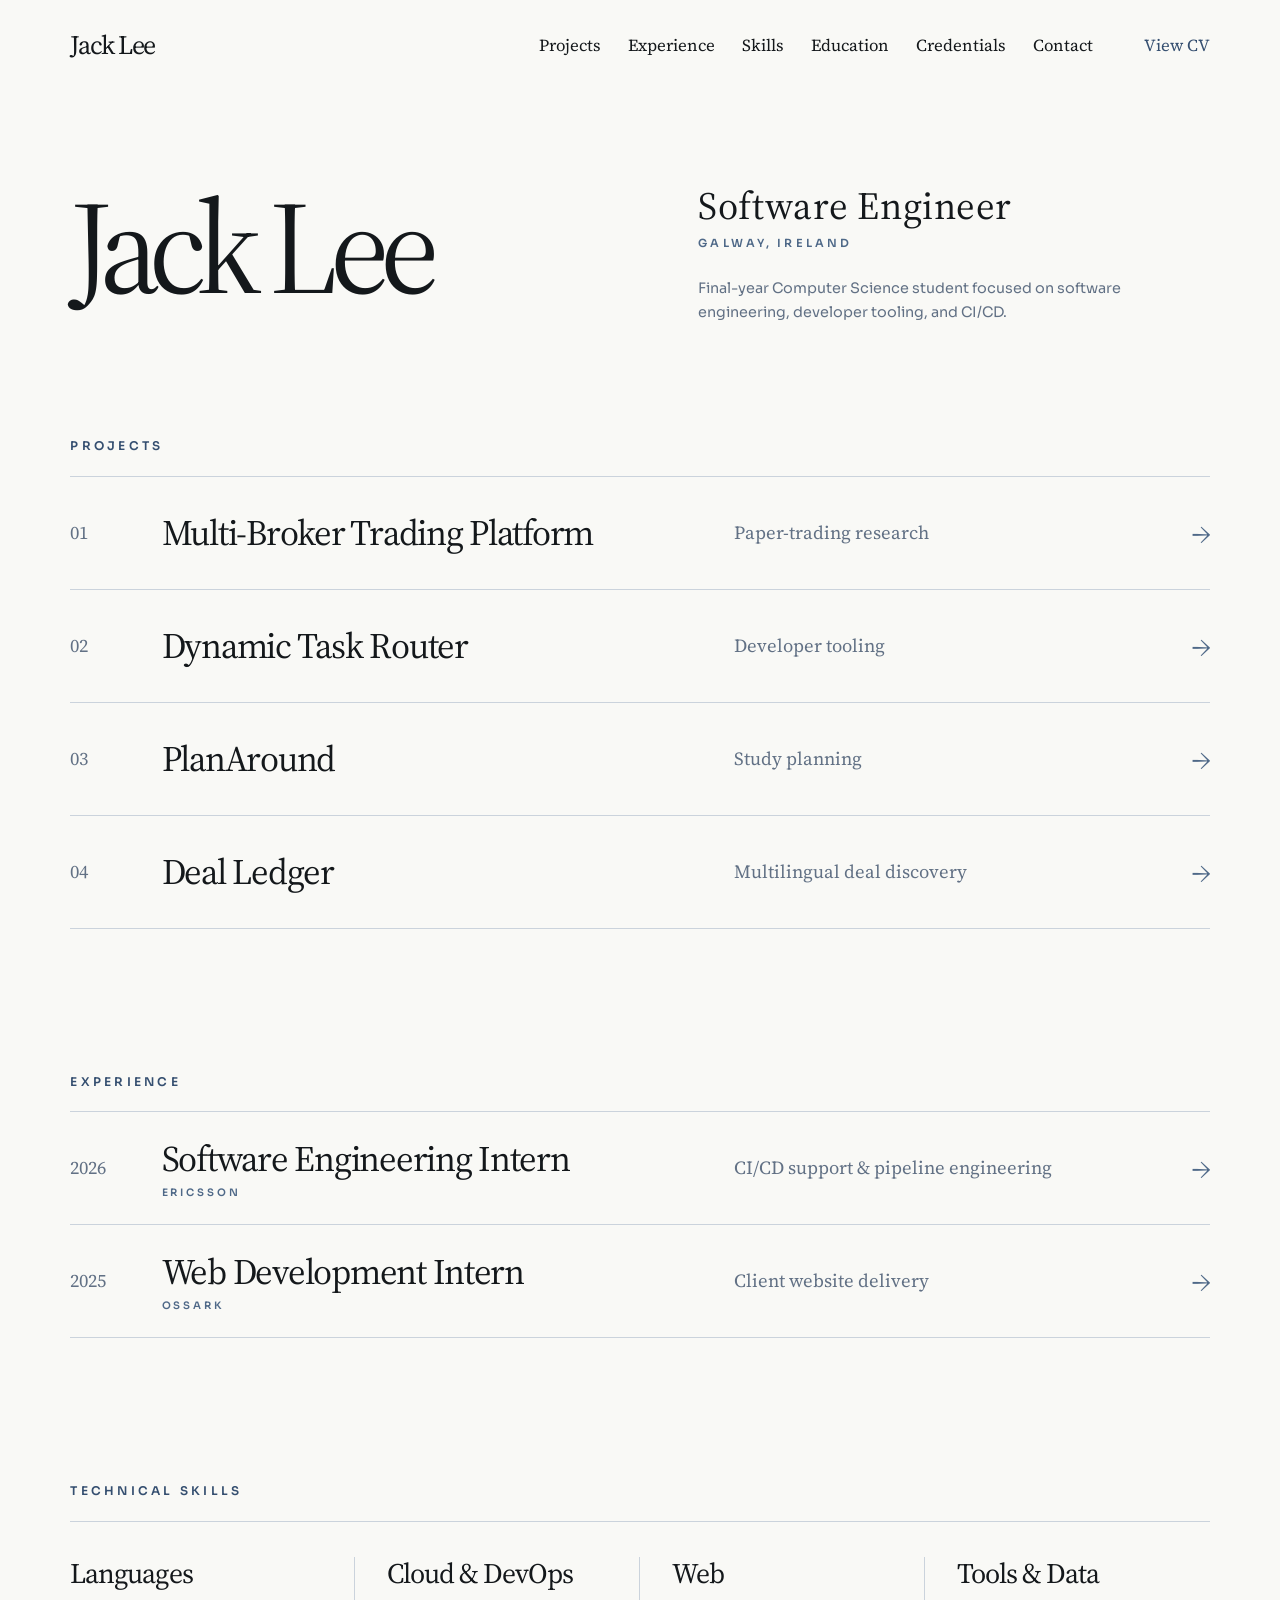
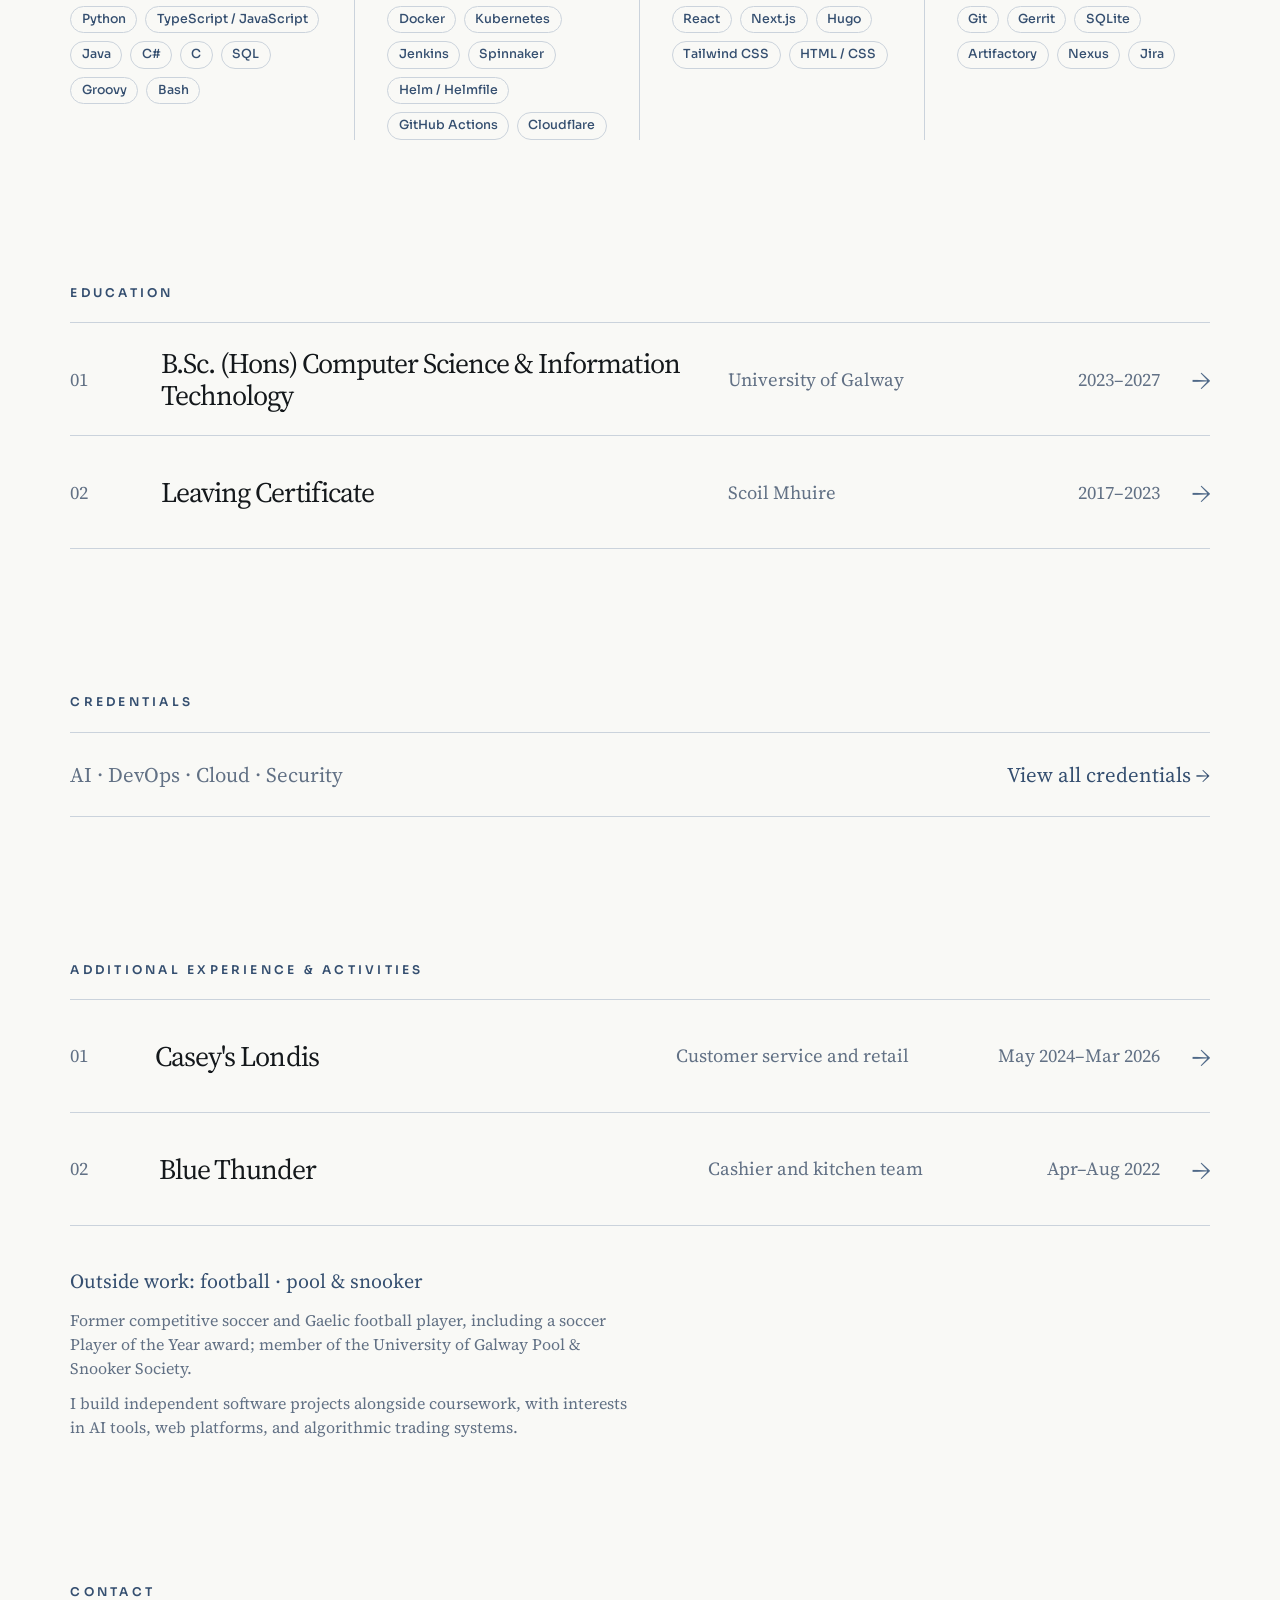
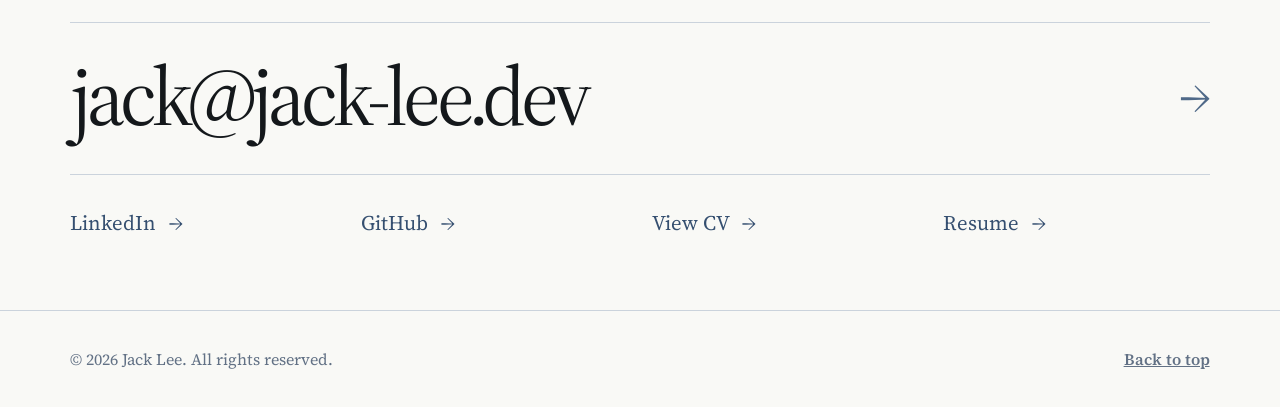
==== commit 4cff8e49: "Update Ericsson experience details" ====
--- a/index.html
+++ b/index.html
@@ -6,18 +6,18 @@
     <title>Jack Lee | Software Engineering Portfolio</title>
     <meta
       name="description"
-      content="Final-year Computer Science student focused on software engineering, developer tooling, and CI/CD. Eight months' software engineering experience on a central CI/CD pipeline team at Ericsson, with independent projects across developer tooling, trading systems, full-stack applications, and AI-assisted workflows."
+      content="Final-year Computer Science student focused on software engineering, developer tooling, and CI/CD. Eight months' software engineering experience with Ericsson's CI/CD support and pipeline teams, with independent projects across developer tooling, trading systems, full-stack applications, and AI-assisted workflows."
     />
     <link rel="canonical" href="https://jack-lee.dev/" />
     <meta property="og:type" content="website" />
     <meta property="og:url" content="https://jack-lee.dev/" />
     <meta property="og:title" content="Jack Lee | Software Engineering Portfolio" />
-    <meta property="og:description" content="Final-year Computer Science student focused on software engineering, developer tooling, and CI/CD, with experience on a central CI/CD pipeline team at Ericsson and independent projects across trading, web applications, and AI-assisted workflows." />
+    <meta property="og:description" content="Final-year Computer Science student focused on software engineering, developer tooling, and CI/CD, with experience on Ericsson's CI/CD support and pipeline teams and independent projects across trading, web applications, and AI-assisted workflows." />
     <meta property="og:image" content="https://jack-lee.dev/assets/jack-lee-mark.png" />
     <meta property="og:image:alt" content="JL monogram for Jack Lee" />
     <meta name="twitter:card" content="summary" />
     <meta name="twitter:title" content="Jack Lee | Software Engineering Portfolio" />
-    <meta name="twitter:description" content="Final-year Computer Science student focused on software engineering, developer tooling, and CI/CD, with experience on a central CI/CD pipeline team at Ericsson." />
+    <meta name="twitter:description" content="Final-year Computer Science student focused on software engineering, developer tooling, and CI/CD, with experience on Ericsson's CI/CD support and pipeline teams." />
     <meta name="twitter:image" content="https://jack-lee.dev/assets/jack-lee-mark.png" />
     <link rel="icon" type="image/png" sizes="512x512" href="assets/jack-lee-mark-transparent.png" />
     <link rel="apple-touch-icon" href="assets/jack-lee-mark-transparent.png" />
@@ -162,11 +162,11 @@
           <h2>Experience</h2>
           <div class="editorial-list">
             <details class="editorial-row experience-row">
-              <summary><span class="row-number">2026</span><span class="row-title">Software Engineering Intern<small>Ericsson</small></span><span class="row-descriptor">CI/CD platform team</span><span class="row-arrow" aria-hidden="true">&rarr;</span></summary>
+              <summary><span class="row-number">2026</span><span class="row-title">Software Engineering Intern<small>Ericsson</small></span><span class="row-descriptor">CI/CD support &amp; pipeline engineering</span><span class="row-arrow" aria-hidden="true">&rarr;</span></summary>
               <div class="row-detail">
               <p class="meta">Athlone, Co. Westmeath | January 2026&ndash;August 2026</p>
               <ul>
-                <li>Independently split a 2,000+ line Python CI module into 14 shared and executor-specific modules across approximately 25 subtasks, adding runtime parameterisation and unit tests while maintaining pylint compliance.</li>
+                <li>Restructured a roughly 1,100-line Python CI decorators file into shared and executor-specific files, then introduced a parameterised factory that reduced the shared file to about 200 lines.</li>
                 <li>Built Groovy verification stages for cloud archive packaging and audited production builds, finding an undeclared ELF executable; added unit-tested artifact-repository checks to confirm files were present.</li>
                 <li>Developed and maintained Jenkins/Groovy stages for build, test, deployment, and cleanup workflows; configured Spinnaker parameters and cross-pipeline integration, and migrated test flows to lighter snapshot-based jobs.</li>
                 <li>Resolved a blocker build regression by tracing and reverting a faulty changeset; diagnosed Spinnaker-to-Jenkins authentication failures and a Kubernetes cleanup issue caused by Python file-write mode.</li>
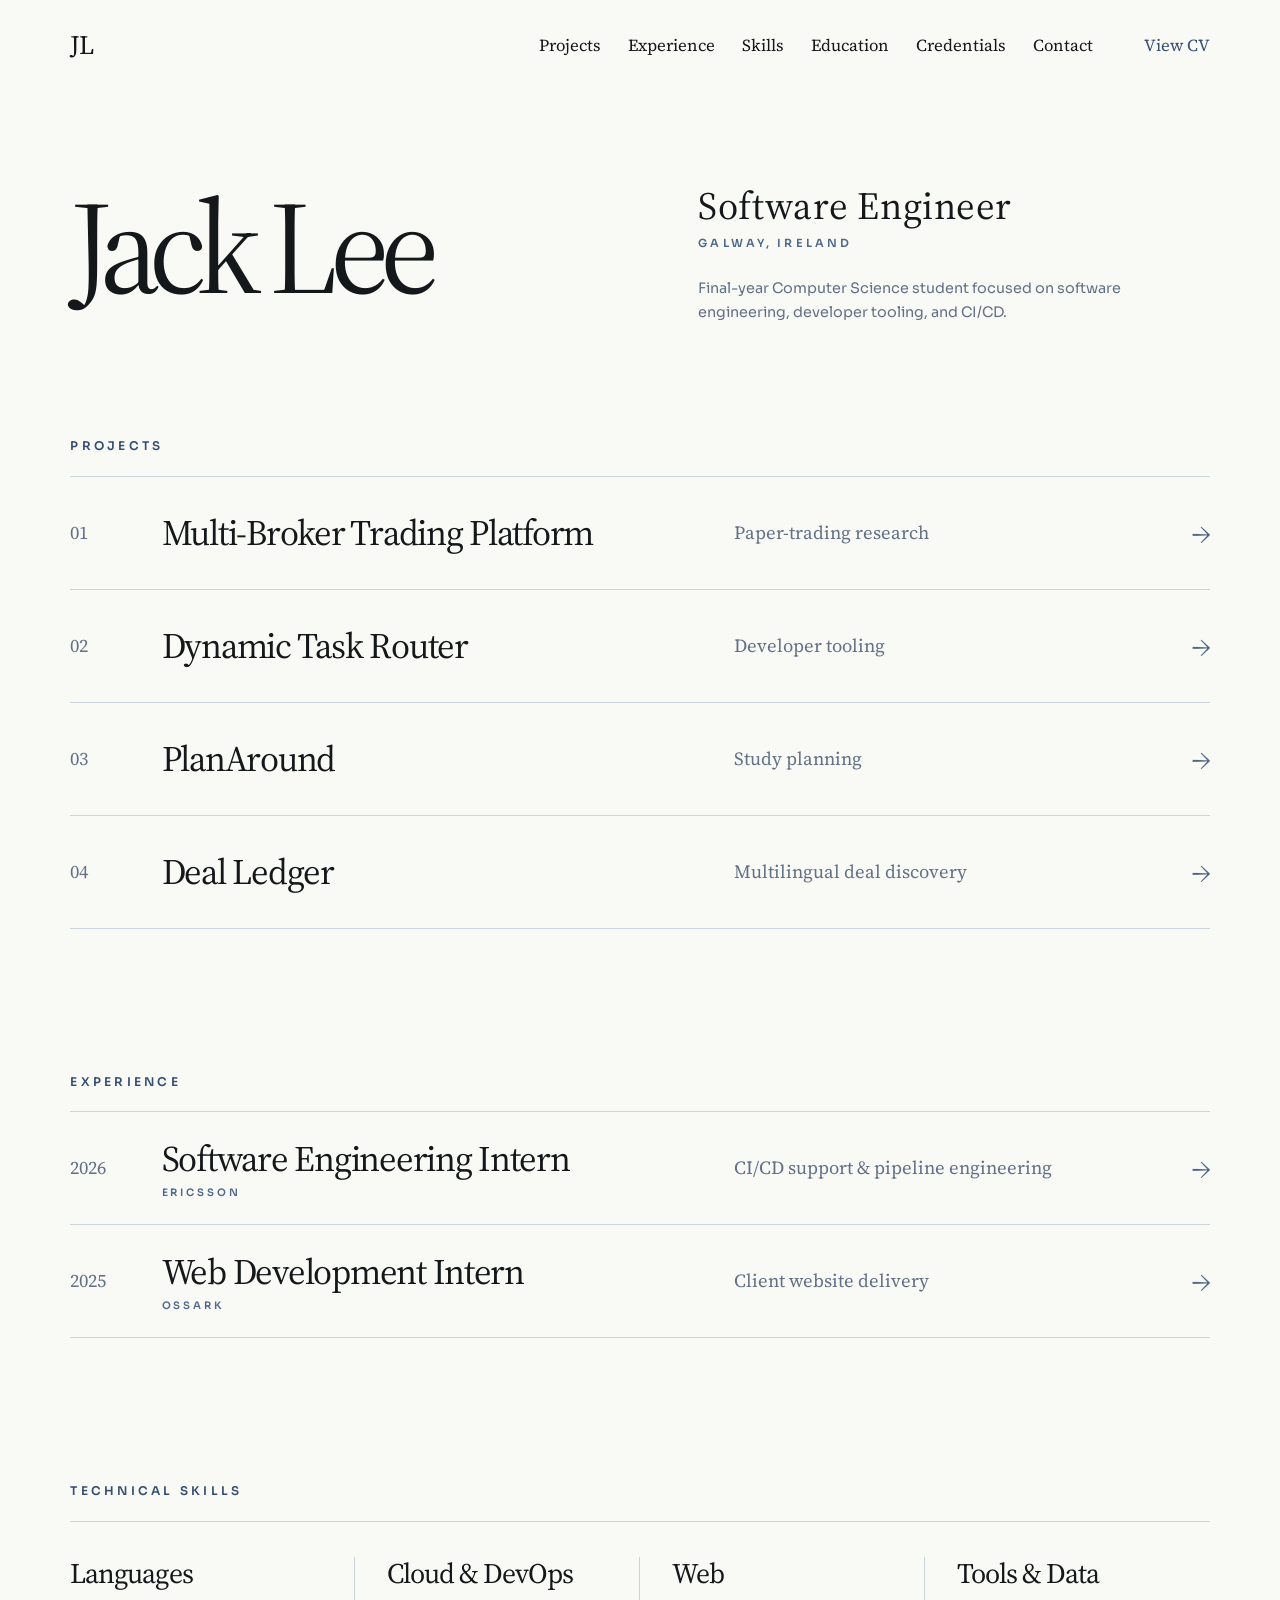
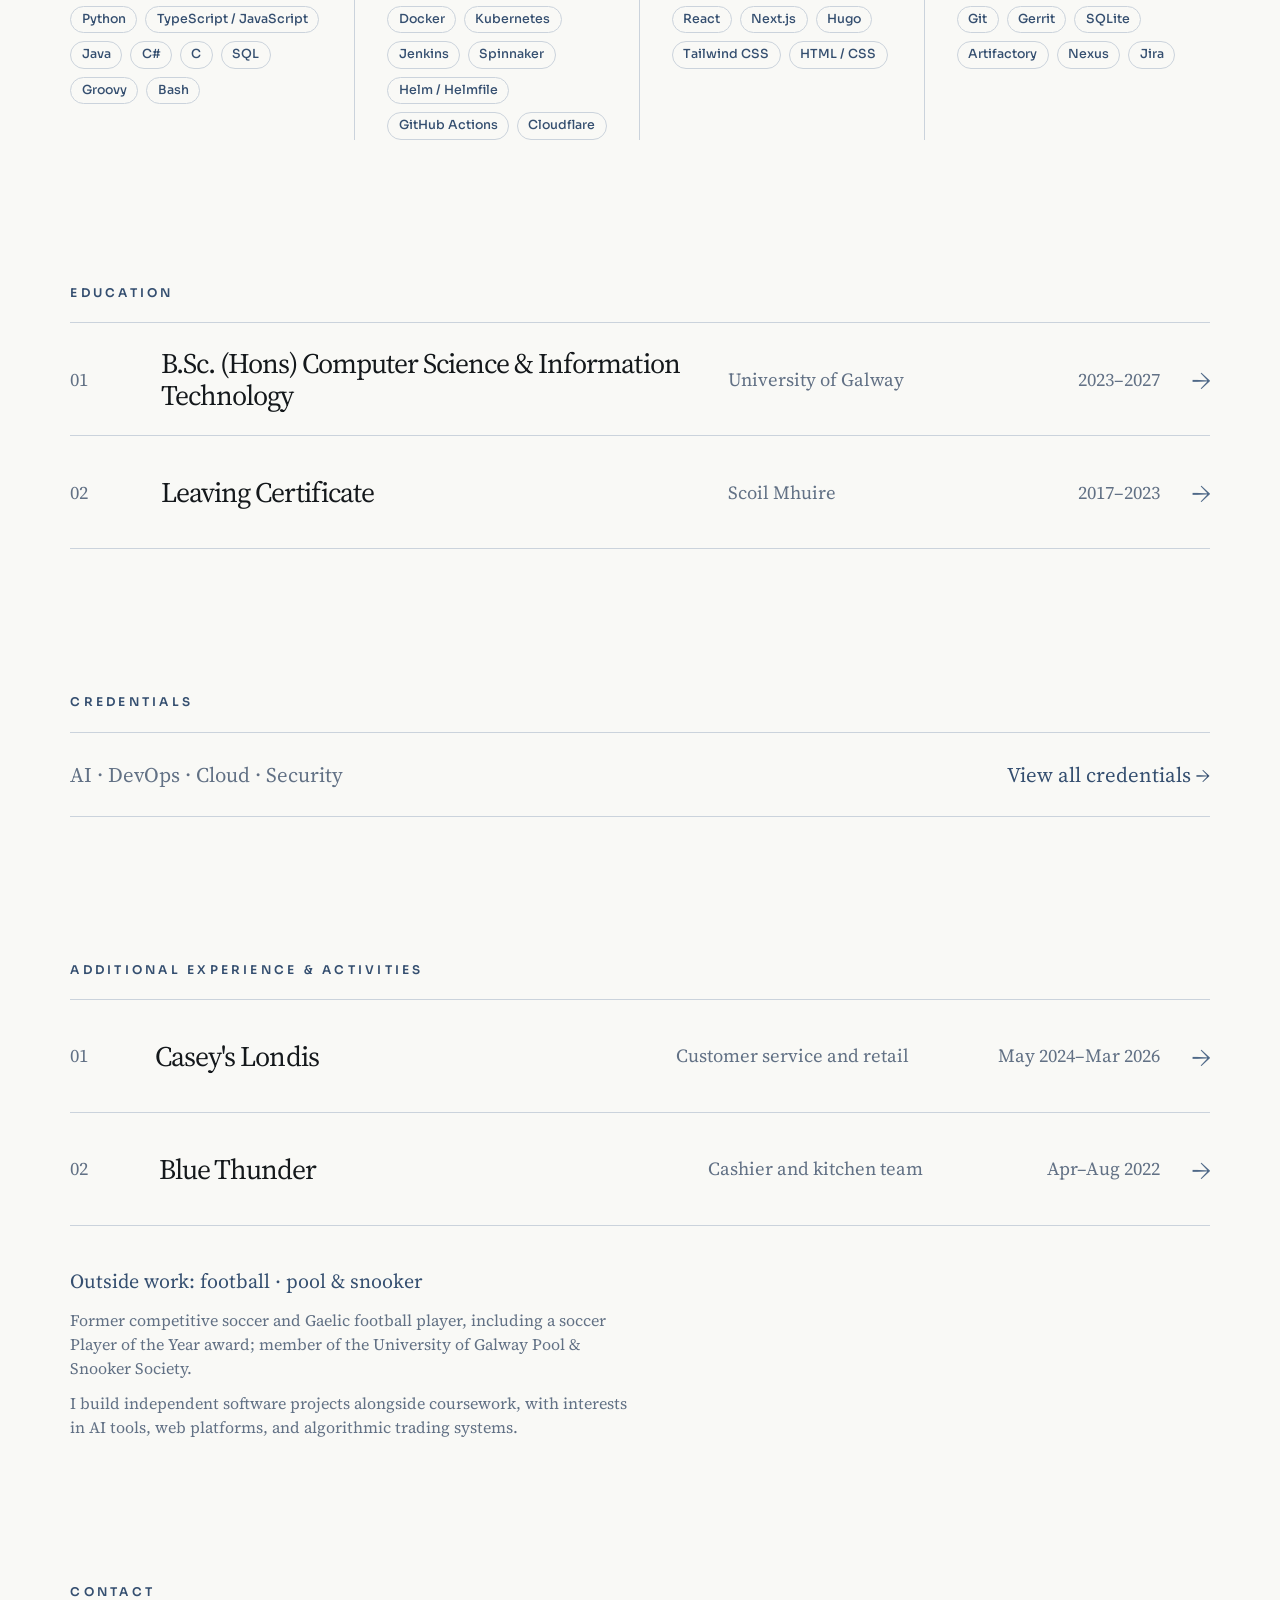
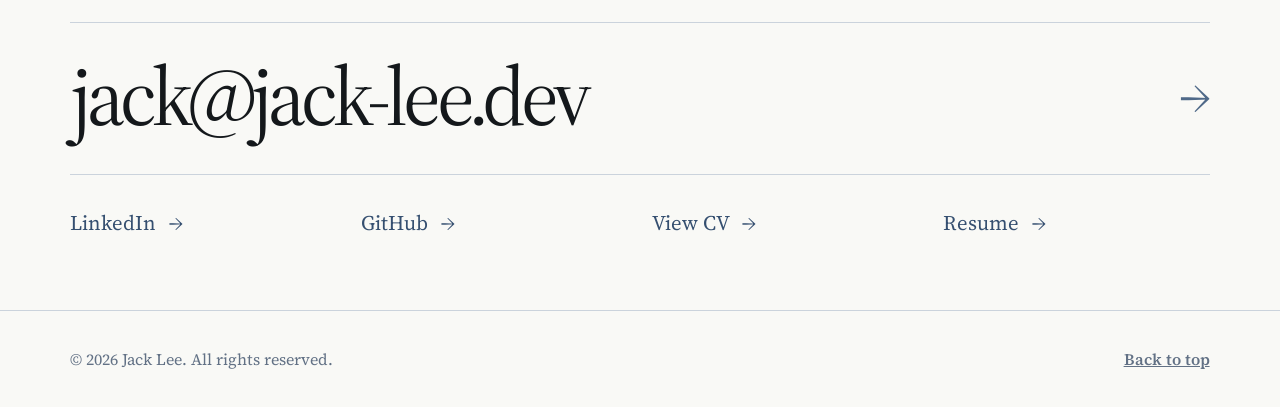
==== commit b5311a54: "Replace header brand text with JL" ====
--- a/index.html
+++ b/index.html
@@ -34,7 +34,7 @@
     <a class="skip-link" href="#top">Skip to main content</a>
     <header class="site-header">
       <div class="container header-inner">
-        <a class="brand" href="#top">Jack Lee</a>
+        <a class="brand" href="#top" aria-label="Back to top">JL</a>
         <button class="nav-toggle" aria-label="Toggle navigation" aria-controls="site-navigation" aria-expanded="false">Menu</button>
         <nav id="site-navigation" class="site-nav" aria-label="Main navigation">
           <a href="#projects">Projects</a>
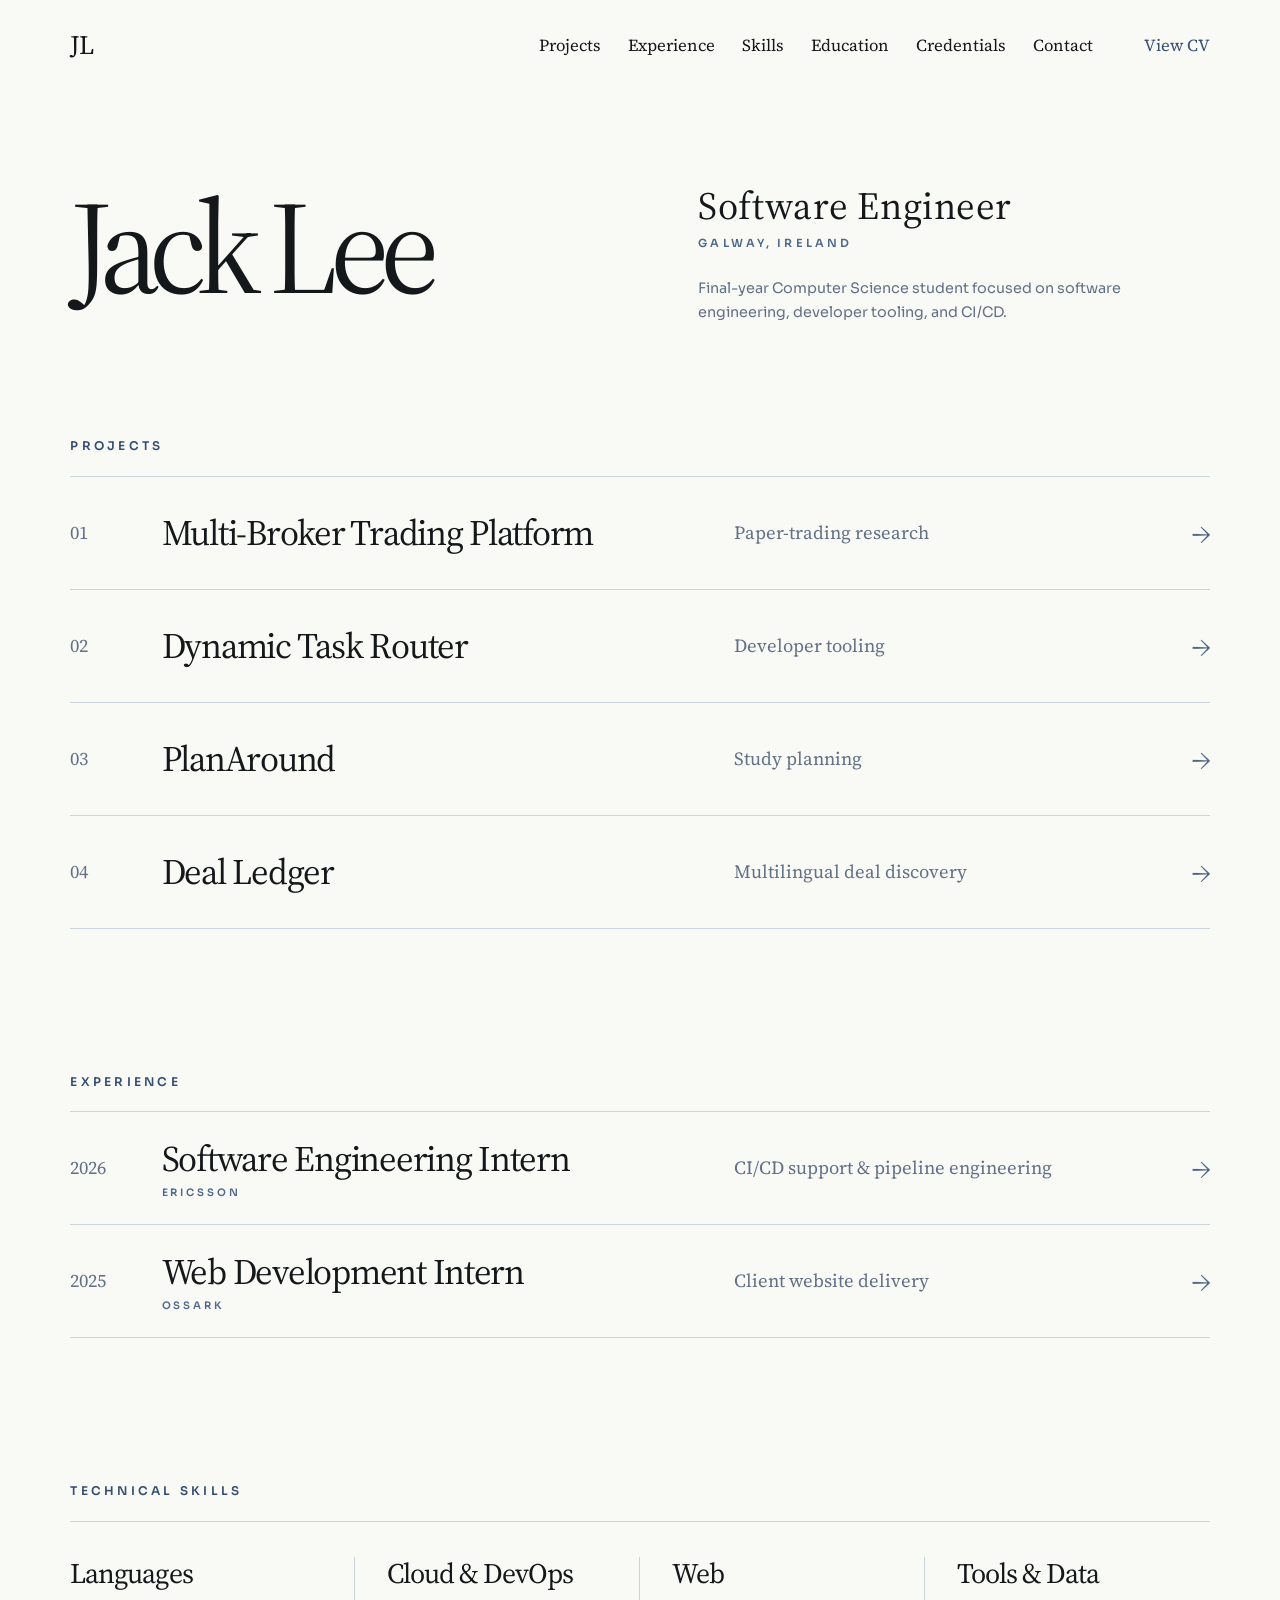
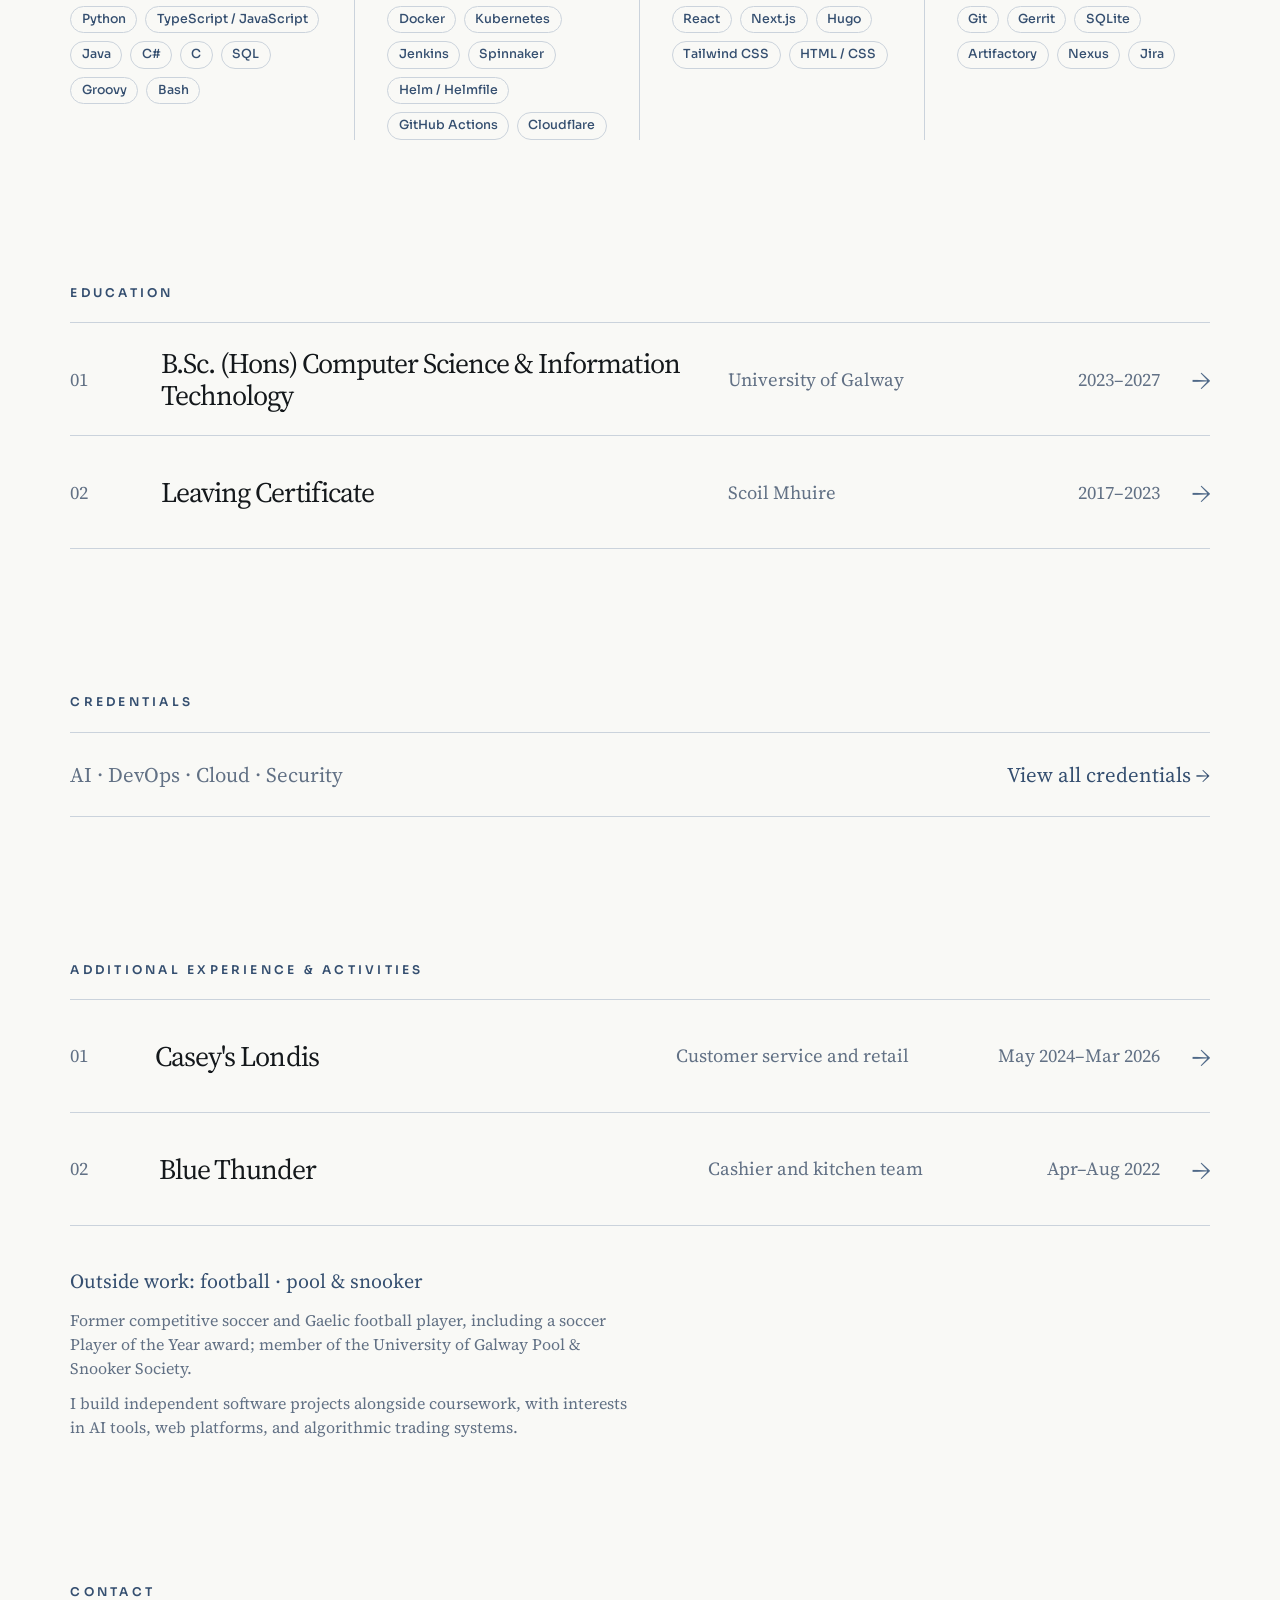
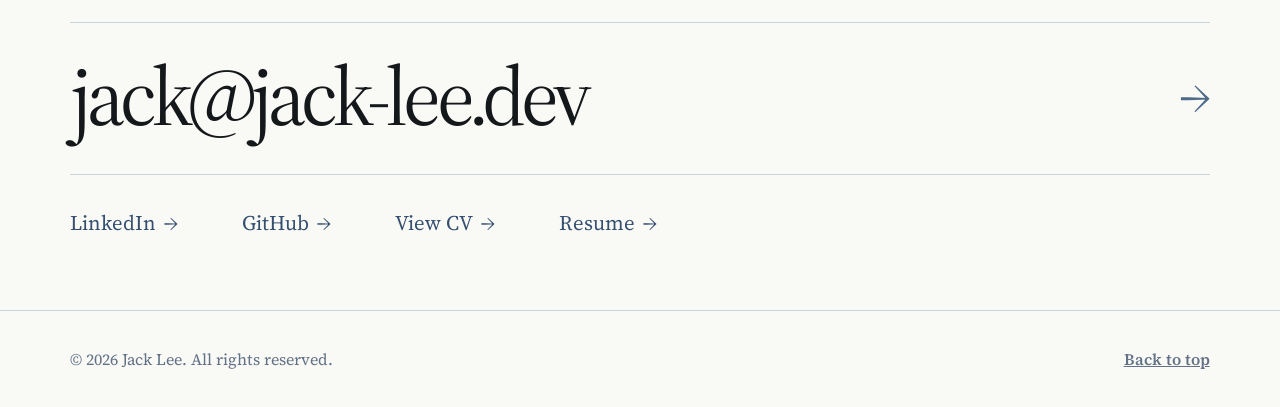
==== commit 4b770360: "Add motion lab assets and refine contact links" ====
--- a/index.html
+++ b/index.html
@@ -27,8 +27,10 @@
       href="https://fonts.googleapis.com/css2?family=Sora:wght@500;600;700&amp;family=Source+Serif+4:opsz,wght@8..60,400;8..60,500;8..60,600&amp;display=swap"
       rel="stylesheet"
     />
-    <link rel="stylesheet" href="assets/css/styles.css?v=20261013-3" />
+    <link rel="stylesheet" href="assets/css/styles.css?v=20261014-1" />
+    <link rel="stylesheet" href="assets/css/motion-lab.css" />
     <script defer src="assets/js/main.js?v=20260921-2"></script>
+    <script defer src="assets/js/motion-lab.js"></script>
   </head>
   <body class="portfolio-home">
     <a class="skip-link" href="#top">Skip to main content</a>
@@ -259,8 +261,20 @@
             <summary><span class="row-number">01</span><span class="row-title">B.Sc. (Hons) Computer Science &amp; Information Technology</span><span class="row-descriptor">University of Galway</span><span class="row-date">2023&ndash;2027</span><span class="row-arrow" aria-hidden="true">&rarr;</span></summary>
             <div class="row-detail">
             <p class="meta">Galway, Ireland</p>
-            <p>Third year: Second Class Honours, Grade 1 (2.1), 61% average.</p>
-            <p>Key Modules: Programming III (78%), Database Systems (71%), Object-Oriented Programming DS&A (68%), Software Engineering (68%), Next Generation Technologies (68%), Web Development (68%), Object-Oriented Programming (65%).</p>
+            <dl class="education-results">
+              <div><dt>Third year</dt><dd><strong>61%</strong><span>Second Class Honours, Grade 1 (2.1)</span></dd></div>
+              <div><dt>Second year</dt><dd><strong>68%</strong><span>Second Class Honours, Grade 1 (2.1)</span></dd></div>
+            </dl>
+            <p class="education-label">Selected modules</p>
+            <ul class="education-modules">
+              <li><span>Programming III</span><span>78%</span></li>
+              <li><span>Database Systems</span><span>71%</span></li>
+              <li><span>Object-Oriented Programming DS&amp;A</span><span>68%</span></li>
+              <li><span>Software Engineering</span><span>68%</span></li>
+              <li><span>Next Generation Technologies</span><span>68%</span></li>
+              <li><span>Web Development</span><span>68%</span></li>
+              <li><span>Object-Oriented Programming</span><span>65%</span></li>
+            </ul>
             </div>
           </details>
 
@@ -279,7 +293,7 @@
       <section class="section alt">
         <div class="container">
           <h2>Certificates</h2>
-          <p class="meta">A selection of verified course-completion credentials and professional badges in cloud, DevOps, AI, security, and software delivery.</p>
+          <p class="meta">A selection of course-completion certificates, learning badges, and hackathon participation records in cloud, DevOps, AI, security, and software delivery.</p>
           <div class="cert-areas">
             <details class="cert-area-group">
               <summary>
--- a/assets/css/styles.css
+++ b/assets/css/styles.css
@@ -918,7 +918,8 @@
   min-height: 5.75rem;
 }
 
-.portfolio-home .brand {
+.portfolio-home .brand,
+.cover-letter-page .brand {
   font-family: "Source Serif 4", Georgia, serif;
   font-size: 1.65rem;
   font-weight: 400;
@@ -1217,6 +1218,79 @@
 .portfolio-home .education-row .row-title,
 .portfolio-home .additional-row .row-title {
   font-size: clamp(1.55rem, 2.2vw, 2.3rem);
+}
+
+.portfolio-home .education-results {
+  display: grid;
+  grid-template-columns: repeat(2, minmax(0, 1fr));
+  gap: 1.5rem;
+  margin: 1.2rem 0 1.8rem;
+}
+
+.portfolio-home .education-results > div {
+  padding-top: 0.7rem;
+  border-top: 1px solid var(--border);
+}
+
+.portfolio-home .education-results dt,
+.portfolio-home .education-label {
+  color: var(--muted);
+  font-family: "Sora", "Avenir Next", sans-serif;
+  font-size: 0.72rem;
+  font-weight: 600;
+  letter-spacing: 0.12em;
+  text-transform: uppercase;
+}
+
+.portfolio-home .education-results dd {
+  display: flex;
+  flex-direction: column;
+  margin: 0.35rem 0 0;
+  line-height: 1.35;
+}
+
+.portfolio-home .education-results dd strong {
+  color: var(--text);
+  font-size: 1.45rem;
+  font-weight: 500;
+}
+
+.portfolio-home .education-results dd span {
+  color: var(--muted);
+  font-size: 0.9rem;
+}
+
+.portfolio-home .education-row .education-label {
+  margin-bottom: 0.4rem;
+}
+
+.portfolio-home .education-row .row-detail .education-modules {
+  display: grid;
+  grid-template-columns: repeat(2, minmax(0, 1fr));
+  gap: 0 1.5rem;
+  margin: 0;
+  padding: 0;
+  list-style: none;
+}
+
+.portfolio-home .education-modules li {
+  display: flex;
+  justify-content: space-between;
+  gap: 0.75rem;
+  padding: 0.45rem 0;
+  border-bottom: 1px solid var(--border);
+}
+
+.portfolio-home .row-detail .education-modules li + li {
+  margin-top: 0;
+}
+
+.portfolio-home .education-modules li span:last-child {
+  flex: none;
+  color: var(--accent-strong);
+  font-family: "Sora", "Avenir Next", sans-serif;
+  font-size: 0.85rem;
+  font-weight: 600;
 }
 
 .portfolio-home .row-date {
@@ -1282,11 +1356,17 @@
 }
 
 .portfolio-home .contact-links {
-  display: grid;
-  grid-template-columns: repeat(4, minmax(0, 1fr));
-  gap: 1.5rem;
+  display: flex;
+  flex-wrap: wrap;
+  align-items: flex-start;
+  gap: 1.25rem clamp(2.5rem, 5vw, 6rem);
   padding: 2rem 0 0;
   font-size: 1.3rem;
+}
+
+.portfolio-home .contact-links a {
+  display: inline-flex;
+  align-items: center;
 }
 
 .portfolio-home .contact-links span {
@@ -1516,10 +1596,6 @@
   .portfolio-home .skill-group:nth-child(3) {
     padding-left: 0;
   }
-
-  .portfolio-home .contact-links {
-    grid-template-columns: repeat(2, minmax(0, 1fr));
-  }
 }
 
 @media (max-width: 600px) {
@@ -1596,6 +1672,11 @@
   .portfolio-home .education-row .row-detail,
   .portfolio-home .additional-row .row-detail {
     margin-left: 2.85rem;
+  }
+
+  .portfolio-home .education-results,
+  .portfolio-home .education-row .row-detail .education-modules {
+    grid-template-columns: 1fr;
   }
 
   .portfolio-home .education-row .row-descriptor,
--- a/assets/css/motion-lab.css
+++ b/assets/css/motion-lab.css
@@ -0,0 +1,229 @@
+/* Optional portfolio motion demos. No rules apply without ?motion-lab=1. */
+.motion-lab {
+  --motion-ease: cubic-bezier(0.22, 1, 0.36, 1);
+  --motion-ink: #4f6988;
+}
+
+.motion-lab.motion-hero.motion-started .hero.motion-seen h1 {
+  animation: motion-type-reveal 780ms var(--motion-ease) both;
+}
+
+.motion-lab.motion-hero.motion-started .hero.motion-seen .hero-intro > * {
+  animation: motion-soft-rise 620ms var(--motion-ease) both;
+}
+
+.motion-lab.motion-hero .hero-intro > :nth-child(1) { animation-delay: 120ms !important; }
+.motion-lab.motion-hero .hero-intro > :nth-child(2) { animation-delay: 210ms !important; }
+.motion-lab.motion-hero .hero-intro > :nth-child(3) { animation-delay: 300ms !important; }
+
+@keyframes motion-type-reveal {
+  from { opacity: 0; clip-path: inset(0 100% 0 0); transform: translateY(14px); }
+  to { opacity: 1; clip-path: inset(0 0 0 0); transform: translateY(0); }
+}
+
+@keyframes motion-soft-rise {
+  from { opacity: 0; transform: translateY(12px); }
+  to { opacity: 1; transform: translateY(0); }
+}
+
+.motion-lab.motion-nav.motion-started .site-nav a {
+  animation: motion-nav-enter 480ms var(--motion-ease) both;
+  animation-delay: calc(80ms + var(--motion-order) * 55ms);
+}
+
+@keyframes motion-nav-enter {
+  from { opacity: 0; transform: translateY(-7px); }
+  to { opacity: 1; transform: translateY(0); }
+}
+
+.motion-lab.motion-sections .section h2 {
+  position: relative;
+}
+
+.motion-lab.motion-sections .section h2::after {
+  position: absolute;
+  right: 0;
+  bottom: -1px;
+  left: 0;
+  display: block;
+  width: 100%;
+  height: 1px;
+  margin-top: 0;
+  background: var(--motion-ink);
+  content: '';
+  transform: scaleX(0);
+  transform-origin: left center;
+}
+
+.motion-lab.motion-sections .section.motion-seen h2::after {
+  animation: motion-rule-draw 900ms var(--motion-ease) both;
+}
+
+@keyframes motion-rule-draw {
+  from { transform: scaleX(0); }
+  to { transform: scaleX(1); }
+}
+
+.motion-lab.motion-rows .editorial-row.motion-seen > summary {
+  animation: motion-row-arrive 540ms var(--motion-ease) both;
+  animation-delay: calc(var(--motion-order) * 70ms);
+}
+
+@keyframes motion-row-arrive {
+  from { opacity: 0; transform: translateY(16px); }
+  to { opacity: 1; transform: translateY(0); }
+}
+
+.motion-lab.motion-rowHover .editorial-row > summary {
+  position: relative;
+  isolation: isolate;
+}
+
+.motion-lab.motion-rowHover .editorial-row > summary::before {
+  position: absolute;
+  inset: 0;
+  z-index: -1;
+  background: rgb(79 105 136 / 4%);
+  content: '';
+  pointer-events: none;
+  opacity: 0;
+  transform: scaleY(0.7);
+  transition: opacity 260ms var(--motion-ease), transform 260ms var(--motion-ease);
+}
+
+.motion-lab.motion-rowHover .editorial-row > summary:hover::before,
+.motion-lab.motion-rowHover .editorial-row > summary:focus-visible::before {
+  opacity: 1;
+  transform: scaleY(1);
+}
+
+.motion-lab.motion-rowHover .editorial-row > summary .row-arrow {
+  transition: transform 260ms var(--motion-ease);
+}
+
+.motion-lab.motion-rowHover .editorial-row:not([open]) > summary:hover .row-arrow,
+.motion-lab.motion-rowHover .editorial-row:not([open]) > summary:focus-visible .row-arrow {
+  transform: translateX(5px);
+}
+
+.motion-lab.motion-details .editorial-row[open] > .row-detail {
+  animation: motion-detail-unfold 480ms var(--motion-ease) both;
+}
+
+@keyframes motion-detail-unfold {
+  from { opacity: 0.25; clip-path: inset(0 0 100% 0); transform: translateY(-5px); }
+  to { opacity: 1; clip-path: inset(0 0 0 0); transform: translateY(0); }
+}
+
+.motion-lab.motion-skills .skill-group.motion-seen .project-chips li {
+  animation: motion-chip-arrive 430ms var(--motion-ease) both;
+  animation-delay: calc(100ms + var(--motion-order) * 42ms);
+}
+
+@keyframes motion-chip-arrive {
+  from { opacity: 0; transform: translateY(9px) scale(0.96); }
+  to { opacity: 1; transform: translateY(0) scale(1); }
+}
+
+.motion-lab.motion-contact .contact-email span,
+.motion-lab.motion-contact .contact-links span {
+  display: inline-block;
+  transition: transform 320ms var(--motion-ease);
+}
+
+.motion-lab.motion-contact .contact-email:hover span,
+.motion-lab.motion-contact .contact-email:focus-visible span,
+.motion-lab.motion-contact .contact-links a:hover span,
+.motion-lab.motion-contact .contact-links a:focus-visible span {
+  transform: translateX(9px);
+}
+
+.motion-lab-panel {
+  position: fixed;
+  right: 1.25rem;
+  bottom: 1.25rem;
+  z-index: 1002;
+  width: min(21rem, calc(100vw - 2.5rem));
+  max-height: min(75vh, 42rem);
+  overflow: auto;
+  border: 1px solid var(--border);
+  background: #f9f9f6;
+  box-shadow: 0 14px 44px rgb(20 24 27 / 14%);
+  font-family: "Sora", "Avenir Next", sans-serif;
+}
+
+.motion-lab-panel summary {
+  display: flex;
+  justify-content: space-between;
+  gap: 1rem;
+  padding: 0.85rem 1rem;
+  color: var(--text);
+  font-size: 0.84rem;
+  font-weight: 600;
+  cursor: pointer;
+  list-style: none;
+}
+
+.motion-lab-panel summary::-webkit-details-marker { display: none; }
+.motion-lab-panel summary::after { content: '−'; margin-left: auto; }
+.motion-lab-panel details:not([open]) summary::after { content: '+'; }
+.motion-lab-count { color: var(--muted); font-weight: 500; }
+.motion-lab-panel-body { padding: 0 1rem 1rem; }
+.motion-lab-panel-body > p {
+  margin: 0.15rem 0 0.8rem;
+  color: var(--muted);
+  font-size: 0.69rem;
+  line-height: 1.5;
+}
+
+.motion-lab-options { display: grid; gap: 0; }
+.motion-lab-option {
+  display: flex;
+  align-items: flex-start;
+  gap: 0.65rem;
+  padding: 0.48rem 0;
+  border-top: 1px solid var(--border);
+  cursor: pointer;
+}
+.motion-lab-option input { flex: none; margin: 0.2rem 0 0; accent-color: var(--accent-strong); }
+.motion-lab-option span { display: grid; gap: 0.1rem; }
+.motion-lab-option strong { color: var(--text); font-size: 0.72rem; font-weight: 600; }
+.motion-lab-option small { color: var(--muted); font-size: 0.63rem; line-height: 1.35; }
+.motion-lab-actions { display: flex; flex-wrap: wrap; gap: 0.4rem; margin-top: 0.85rem; }
+.motion-lab-actions button {
+  padding: 0.42rem 0.55rem;
+  border: 1px solid var(--border);
+  border-radius: 0;
+  color: var(--accent-strong);
+  background: transparent;
+  font: inherit;
+  font-size: 0.64rem;
+  cursor: pointer;
+}
+.motion-lab-actions button:hover,
+.motion-lab-actions button:focus-visible { background: #edf1f4; }
+.motion-lab-panel :focus-visible { outline: 2px solid var(--accent-strong); outline-offset: 2px; }
+
+@media (max-width: 600px) {
+  .motion-lab-panel { right: 0.75rem; bottom: 0.75rem; width: min(19rem, calc(100vw - 1.5rem)); max-height: 65vh; }
+}
+
+@media (prefers-reduced-motion: reduce) {
+  .motion-lab .hero *,
+  .motion-lab .site-nav a,
+  .motion-lab .section h2,
+  .motion-lab .section h2::after,
+  .motion-lab .editorial-row > summary,
+  .motion-lab .row-detail,
+  .motion-lab .skill-group *,
+  .motion-lab .contact-email span,
+  .motion-lab .contact-links span {
+    animation: none !important;
+    transition: none !important;
+    opacity: 1 !important;
+  }
+}
+
+@media print {
+  .motion-lab-panel { display: none; }
+}
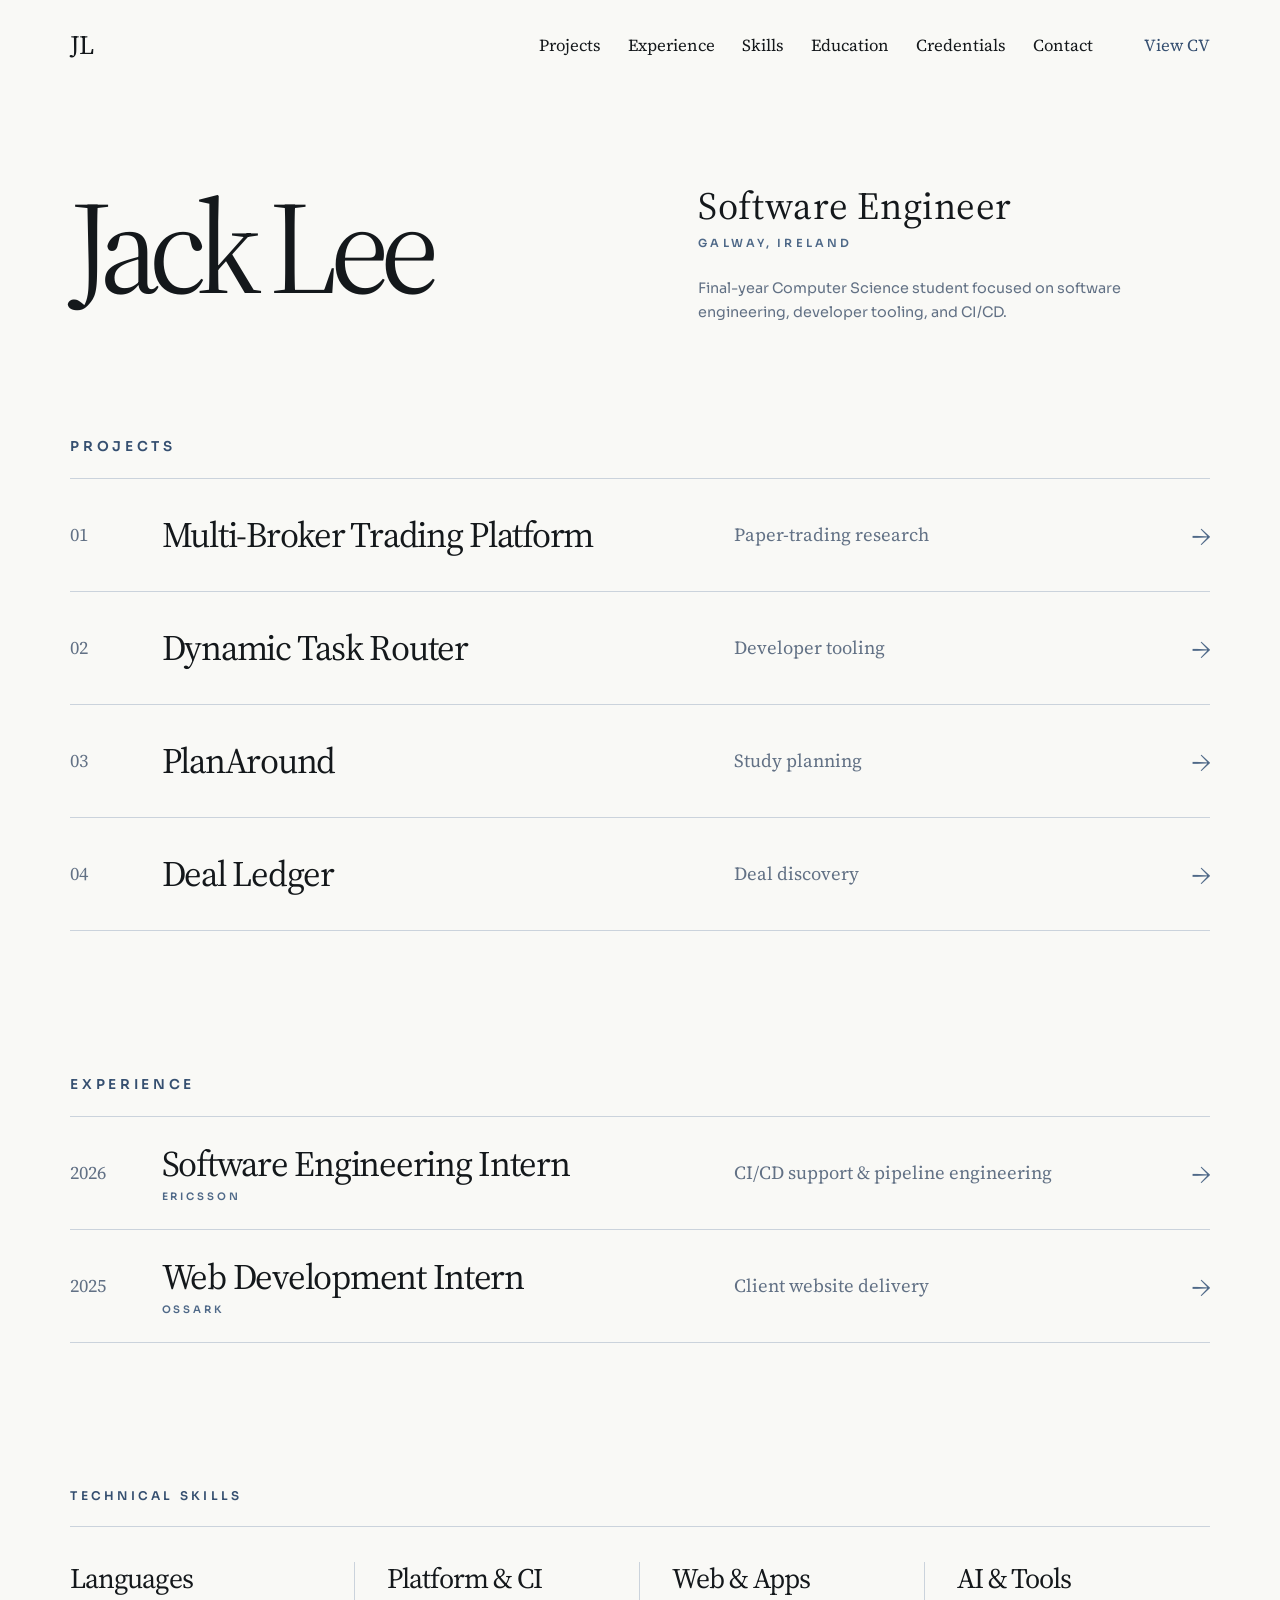
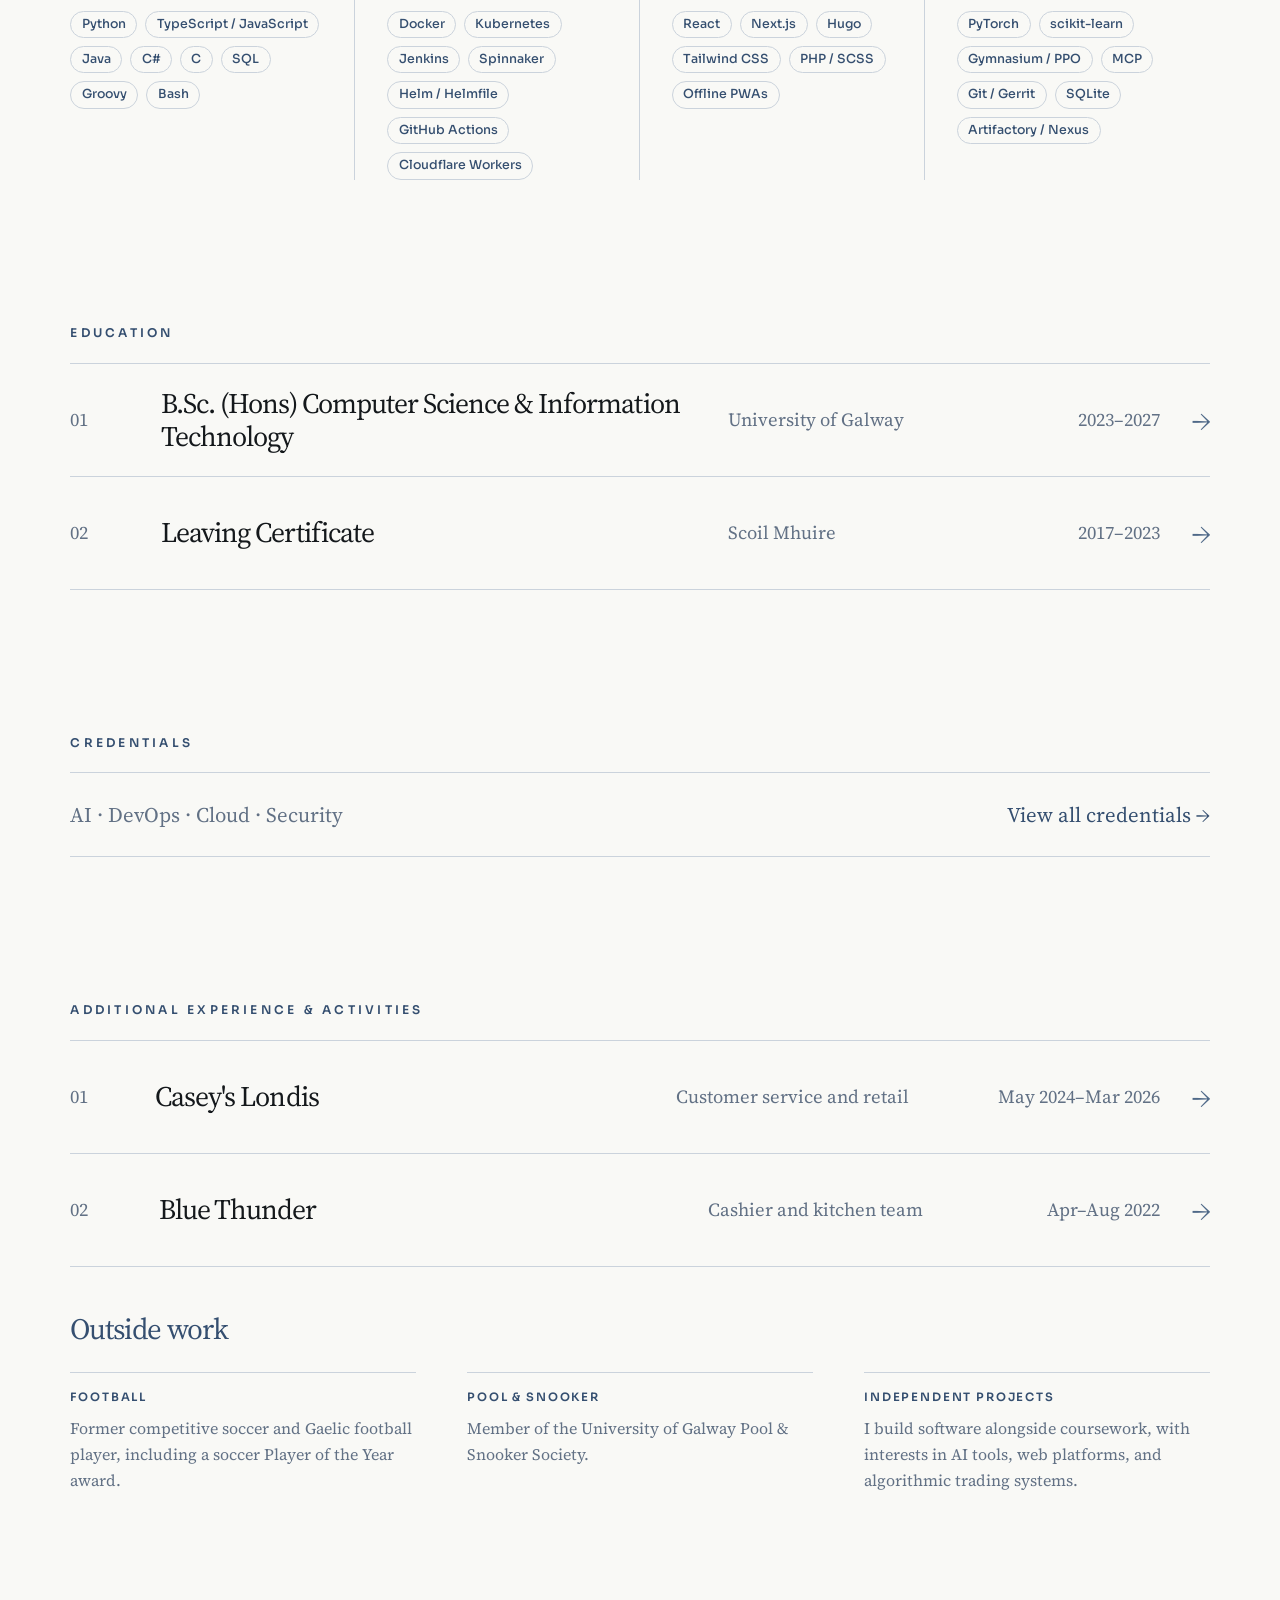
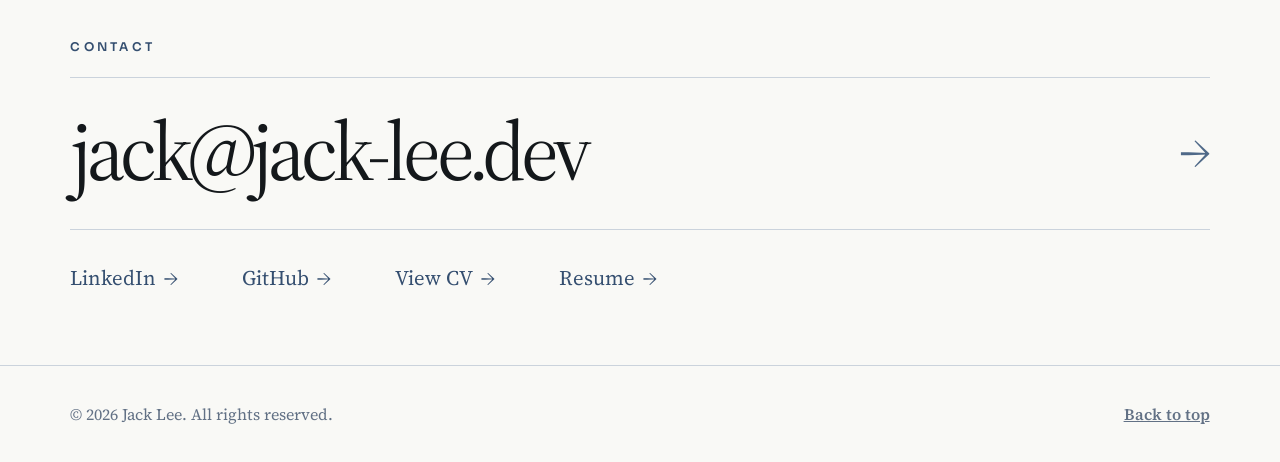
==== commit 32cfd9d7: "Update portfolio content and refine responsive layout" ====
--- a/index.html
+++ b/index.html
@@ -71,18 +71,19 @@
               <summary><span class="row-number">01</span><span class="row-title">Multi-Broker Trading Platform</span><span class="row-descriptor">Paper-trading research</span><span class="row-arrow" aria-hidden="true">&rarr;</span></summary>
               <div class="row-detail">
                 <p>
-                  A modular Python research platform for designing and testing rules-based trading strategies across three brokers without risking capital.
+                  A modular Python platform for researching, simulating, and paper-testing trading strategies with explicit risk controls.
                 </p>
               <ul>
-                <li>Separate market-data, strategy, risk, execution, journaling, analytics, and UI components keep the system testable and maintainable.</li>
-                <li>Reproducible paper-trading sessions orchestrated across IG, Capital.com, and Alpaca for FX, CFDs, and US equities.</li>
-                <li>SQLite journaling, broker smoke tests, and automated test/security gates make runs repeatable and observable.</li>
-              </ul>
-              <ul class="project-chips" aria-label="Technologies">
+                <li>Separated market data, strategy, risk, execution, journaling, and analytics into testable components.</li>
+                <li>Built time-aware research workflows with causal features, chronological evaluation, and bid/ask execution modelling to avoid misleading backtests.</li>
+                <li>Orchestrated repeatable paper sessions with risk checks, trade journals, and automated verification so results can be inspected and reproduced.</li>
+              </ul>
+              <ul class="project-chips" aria-label="Skills and technologies">
                 <li>Python</li>
-                <li>IG &middot; Capital.com &middot; Alpaca</li>
-                <li>SQLite</li>
-                <li>VPS monitoring</li>
+                <li>PyTorch &amp; scikit-learn</li>
+                <li>Time-series validation</li>
+                <li>Causal feature engineering</li>
+                <li>Risk &amp; execution modelling</li>
               </ul>
               </div>
             </details>
@@ -91,19 +92,19 @@
               <summary><span class="row-number">02</span><span class="row-title">Dynamic Task Router</span><span class="row-descriptor">Developer tooling</span><span class="row-arrow" aria-hidden="true">&rarr;</span></summary>
               <div class="row-detail">
                 <p>
-                  Routes development work to the right AI model instead of making the engineer pick every time.
+                  A developer tool that routes bounded engineering tasks by capability, risk, and cost while keeping human review in the workflow.
                 </p>
               <ul>
-                <li>Classifies bounded tasks by complexity, risk, and role, then dispatches to Codex, Claude Code, Qwen, OpenCode, OpenRouter, or local Ollama models.</li>
-                <li>One shared routing/runtime layer exposed through a CLI, an interactive TUI, and an MCP server.</li>
-                <li>Isolated worktrees and verification steps keep routed runs reviewable and separated from the primary working tree.</li>
-              </ul>
-              <ul class="project-chips" aria-label="Technologies">
-                <li>TypeScript</li>
-                <li>Node.js</li>
+                <li>Uses explicit task and provider policies to select a model and effort level without hard-coding one vendor.</li>
+                <li>Shares routing, execution, and run telemetry across the CLI, interactive TUI, and MCP server.</li>
+                <li>Supports isolated worktrees, ownership boundaries, and verification steps for reviewable code changes.</li>
+              </ul>
+              <ul class="project-chips" aria-label="Skills and technologies">
+                <li>TypeScript &amp; Node.js</li>
                 <li>MCP</li>
-                <li>CLI &amp; TUI</li>
-                <li>LLM APIs</li>
+                <li>Policy-driven model routing</li>
+                <li>Process orchestration</li>
+                <li>Isolated worktrees</li>
               </ul>
               <p class="project-links"><a href="https://github.com/JackLee504/dynamic-task-router" target="_blank" rel="noopener noreferrer" aria-label="View Dynamic Task Router source code on GitHub">View on GitHub &rarr;</a></p>
               </div>
@@ -118,15 +119,14 @@
               <ul>
                 <li>AI only extracts structure from messy inputs; workload estimation and scheduling stay deterministic and explainable.</li>
                 <li>Workload is derived from ECTS, assessment weighting, and rubric structure, not guessed by the model.</li>
-                <li>Recurring commitments, progress tracking, JSON backup, and ICS calendar export in a responsive PWA.</li>
-              </ul>
-              <ul class="project-chips" aria-label="Technologies">
-                <li>Next.js</li>
-                <li>React</li>
-                <li>TypeScript</li>
-                <li>Tailwind CSS</li>
+                <li>Preserves completed work when plans change, with validated local data and offline support in a PWA.</li>
+              </ul>
+              <ul class="project-chips" aria-label="Skills and technologies">
+                <li>Next.js &amp; TypeScript</li>
                 <li>Cloudflare Workers</li>
-                <li>Featherless</li>
+                <li>Multimodal extraction</li>
+                <li>Deterministic scheduling</li>
+                <li>Offline-capable PWA</li>
               </ul>
               <p class="project-links">
                 <a href="https://planaround.vercel.app/" target="_blank" rel="noopener noreferrer">Visit PlanAround &rarr;</a>
@@ -135,23 +135,24 @@
             </details>
 
             <details class="editorial-row project-row">
-              <summary><span class="row-number">04</span><span class="row-title">Deal Ledger</span><span class="row-descriptor">Multilingual deal discovery</span><span class="row-arrow" aria-hidden="true">&rarr;</span></summary>
+              <summary><span class="row-number">04</span><span class="row-title">Deal Ledger</span><span class="row-descriptor">Deal discovery</span><span class="row-arrow" aria-hidden="true">&rarr;</span></summary>
               <div class="row-detail">
                 <p>
-                  Building and maintaining a multilingual deal-discovery platform across European markets, with human review before anything is published.
+                  Building and maintaining a US deal-discovery site with automated candidate research and human review before publication.
                 </p>
               <ul>
-                <li>Market-specific routing, search, and email alerts across English, German, Dutch, and French.</li>
-                <li>A Python/GitHub Actions ingestion pipeline validates, deduplicates, and queues Amazon deal candidates for human review.</li>
-                <li>GitHub Actions and Cloudflare automate deployment, alerting, and market-specific behaviour.</li>
-              </ul>
-              <ul class="project-chips" aria-label="Technologies">
+                <li>Built searchable deal pages and item alerts around a structured catalogue.</li>
+                <li>Developed a Python ingestion pipeline that checks product data, suppresses duplicates, and prepares candidates for review.</li>
+                <li>Kept publishing behind manual price and listing checks, with automated site builds and deployment.</li>
+              </ul>
+              <ul class="project-chips" aria-label="Skills and technologies">
                 <li>Hugo</li>
                 <li>Python</li>
                 <li>GitHub Actions</li>
-                <li>Cloudflare Workers</li>
-              </ul>
-              <p class="project-links"><a href="https://dealledger.eu" target="_blank" rel="noopener noreferrer">Visit DealLedger</a></p>
+                <li>Product-data validation</li>
+                <li>Review-gated publishing</li>
+              </ul>
+              <p class="project-links"><a href="https://dealledger.eu" target="_blank" rel="noopener noreferrer">Visit DealLedger &rarr;</a></p>
               </div>
             </details>
 
@@ -217,36 +218,38 @@
               </ul>
             </div>
             <div class="skill-group">
-              <p><strong>Cloud &amp; DevOps</strong></p>
-              <ul class="project-chips" aria-label="Cloud and DevOps">
+              <p><strong>Platform &amp; CI</strong></p>
+              <ul class="project-chips" aria-label="Platform and CI/CD">
                 <li>Docker</li>
                 <li>Kubernetes</li>
                 <li>Jenkins</li>
                 <li>Spinnaker</li>
                 <li>Helm / Helmfile</li>
                 <li>GitHub Actions</li>
-                <li>Cloudflare</li>
+                <li>Cloudflare Workers</li>
               </ul>
             </div>
             <div class="skill-group">
-              <p><strong>Web</strong></p>
-              <ul class="project-chips" aria-label="Web technologies">
+              <p><strong>Web &amp; Apps</strong></p>
+              <ul class="project-chips" aria-label="Web and application technologies">
                 <li>React</li>
                 <li>Next.js</li>
                 <li>Hugo</li>
                 <li>Tailwind CSS</li>
-                <li>HTML / CSS</li>
+                <li>PHP / SCSS</li>
+                <li>Offline PWAs</li>
               </ul>
             </div>
             <div class="skill-group">
-              <p><strong>Tools &amp; Data</strong></p>
-              <ul class="project-chips" aria-label="Tools and data">
-                <li>Git</li>
-                <li>Gerrit</li>
+              <p><strong>AI &amp; Tools</strong></p>
+              <ul class="project-chips" aria-label="AI, tools and data">
+                <li>PyTorch</li>
+                <li>scikit-learn</li>
+                <li>Gymnasium / PPO</li>
+                <li>MCP</li>
+                <li>Git / Gerrit</li>
                 <li>SQLite</li>
-                <li>Artifactory</li>
-                <li>Nexus</li>
-                <li>Jira</li>
+                <li>Artifactory / Nexus</li>
               </ul>
             </div>
           </div>
@@ -260,7 +263,6 @@
           <details class="editorial-row education-row">
             <summary><span class="row-number">01</span><span class="row-title">B.Sc. (Hons) Computer Science &amp; Information Technology</span><span class="row-descriptor">University of Galway</span><span class="row-date">2023&ndash;2027</span><span class="row-arrow" aria-hidden="true">&rarr;</span></summary>
             <div class="row-detail">
-            <p class="meta">Galway, Ireland</p>
             <dl class="education-results">
               <div><dt>Third year</dt><dd><strong>61%</strong><span>Second Class Honours, Grade 1 (2.1)</span></dd></div>
               <div><dt>Second year</dt><dd><strong>68%</strong><span>Second Class Honours, Grade 1 (2.1)</span></dd></div>
@@ -1386,7 +1388,11 @@
               <summary><span class="row-number">01</span><span class="row-title">Casey&apos;s Londis</span><span class="row-descriptor">Customer service and retail</span><span class="row-date">May 2024&ndash;Mar 2026</span><span class="row-arrow" aria-hidden="true">&rarr;</span></summary>
               <div class="row-detail">
               <p class="meta">Cashier &amp; Customer Service Representative | Roscommon Town</p>
-              <p>Handled transactions and customer queries in a high-volume retail environment while coordinating with a small team during busy periods.</p>
+              <ul>
+                <li>Handled cash and card transactions and balanced the register at the end of each shift.</li>
+                <li>Resolved customer queries and complaints while keeping queues moving during peak periods.</li>
+                <li>Worked with a small team to replenish stock and keep the shop floor presentable.</li>
+              </ul>
               </div>
             </details>
 
@@ -1394,13 +1400,30 @@
               <summary><span class="row-number">02</span><span class="row-title">Blue Thunder</span><span class="row-descriptor">Cashier and kitchen team</span><span class="row-date">Apr&ndash;Aug 2022</span><span class="row-arrow" aria-hidden="true">&rarr;</span></summary>
               <div class="row-detail">
               <p class="meta">Cashier &amp; Kitchen Team Member | Roscommon Town</p>
-              <p>Coordinated cashier and kitchen duties with clear handovers to keep customer orders accurate during high-volume shifts.</p>
+              <ul>
+                <li>Took orders and prepared food, splitting time between the till and kitchen during rushes.</li>
+                <li>Used clear handovers between front-of-house and kitchen to keep orders accurate.</li>
+              </ul>
               </div>
             </details>
           </div>
-          <p class="outside-work">Outside work: football &middot; pool &amp; snooker</p>
-          <p class="outside-work-detail">Former competitive soccer and Gaelic football player, including a soccer Player of the Year award; member of the University of Galway Pool &amp; Snooker Society.</p>
-          <p class="outside-work-detail">I build independent software projects alongside coursework, with interests in AI tools, web platforms, and algorithmic trading systems.</p>
+          <div class="outside-work">
+            <h3>Outside work</h3>
+            <div class="outside-work-areas">
+              <div>
+                <h4>Football</h4>
+                <p>Former competitive soccer and Gaelic football player, including a soccer Player of the Year award.</p>
+              </div>
+              <div>
+                <h4>Pool &amp; snooker</h4>
+                <p>Member of the University of Galway Pool &amp; Snooker Society.</p>
+              </div>
+              <div>
+                <h4>Independent projects</h4>
+                <p>I build software alongside coursework, with interests in AI tools, web platforms, and algorithmic trading systems.</p>
+              </div>
+            </div>
+          </div>
         </div>
       </section>
 
--- a/assets/css/styles.css
+++ b/assets/css/styles.css
@@ -1035,6 +1035,11 @@
   text-transform: uppercase;
 }
 
+.portfolio-home #projects h2,
+.portfolio-home #experience h2 {
+  font-size: 0.85rem;
+}
+
 .portfolio-home .section h2::after {
   display: none;
 }
@@ -1108,6 +1113,10 @@
   line-height: 1.65;
 }
 
+.portfolio-home .project-row .row-detail {
+  max-width: min(80%, calc(100% - 4rem));
+}
+
 .portfolio-home .row-detail p {
   margin-bottom: 0.8rem;
 }
@@ -1224,7 +1233,7 @@
   display: grid;
   grid-template-columns: repeat(2, minmax(0, 1fr));
   gap: 1.5rem;
-  margin: 1.2rem 0 1.8rem;
+  margin: 1.2rem 0 1.1rem;
 }
 
 .portfolio-home .education-results > div {
@@ -1261,6 +1270,8 @@
 }
 
 .portfolio-home .education-row .education-label {
+  padding-top: 1rem;
+  border-top: 1px solid var(--border);
   margin-bottom: 0.4rem;
 }
 
@@ -1319,15 +1330,43 @@
 
 .portfolio-home .outside-work {
   margin: 2.5rem 0 0;
+}
+
+.portfolio-home .outside-work h3 {
+  margin: 0 0 1.3rem;
   color: var(--accent-strong);
-  font-size: 1.25rem;
-}
-
-.portfolio-home .outside-work-detail {
-  max-width: 70ch;
-  margin: 0.7rem 0 0;
+  font-family: "Source Serif 4", Georgia, serif;
+  font-size: clamp(1.7rem, 2.3vw, 2.3rem);
+  font-weight: 400;
+  letter-spacing: -0.035em;
+}
+
+.portfolio-home .outside-work-areas {
+  display: grid;
+  grid-template-columns: repeat(3, minmax(0, 1fr));
+  gap: clamp(1.5rem, 4vw, 4rem);
+}
+
+.portfolio-home .outside-work-areas > div {
+  padding-top: 1rem;
+  border-top: 1px solid var(--border);
+}
+
+.portfolio-home .outside-work-areas h4 {
+  margin: 0 0 0.55rem;
+  color: var(--accent-strong);
+  font-family: "Sora", "Avenir Next", sans-serif;
+  font-size: 0.72rem;
+  font-weight: 600;
+  letter-spacing: 0.16em;
+  text-transform: uppercase;
+}
+
+.portfolio-home .outside-work-areas p {
+  margin: 0;
   color: var(--muted);
   font-size: 1rem;
+  line-height: 1.65;
 }
 
 .portfolio-home .contact-email {
@@ -1596,6 +1635,10 @@
   .portfolio-home .skill-group:nth-child(3) {
     padding-left: 0;
   }
+
+  .portfolio-home .outside-work-areas {
+    grid-template-columns: repeat(2, minmax(0, 1fr));
+  }
 }
 
 @media (max-width: 600px) {
@@ -1611,6 +1654,10 @@
     padding: 3.3rem 0;
   }
 
+  .portfolio-home:not(.credentials-page) .section {
+    padding: 2rem 0;
+  }
+
   .portfolio-home .hero {
     padding-top: 4.5rem;
     padding-bottom: 1rem;
@@ -1634,13 +1681,27 @@
   }
 
   .portfolio-home .editorial-row summary {
-    min-height: 7.25rem;
-    gap: 0.7rem;
+    grid-template-columns: minmax(0, 1fr) 1.5rem;
+    min-height: 0;
+    gap: 0.4rem 0.8rem;
     padding: 1.25rem 0;
   }
 
+  .portfolio-home .row-number {
+    grid-column: 1;
+    grid-row: 1;
+  }
+
   .portfolio-home .row-title {
+    grid-column: 1;
+    grid-row: 2;
     font-size: clamp(1.7rem, 7vw, 2.2rem);
+  }
+
+  .portfolio-home .row-descriptor {
+    grid-column: 1;
+    grid-row: 3;
+    margin-top: 0;
   }
 
   .portfolio-home .row-descriptor,
@@ -1650,28 +1711,34 @@
   }
 
   .portfolio-home .row-arrow {
+    grid-column: 2;
+    grid-row: 2;
     font-size: 1.4rem;
   }
 
   .portfolio-home .row-detail {
-    margin: 0 0 2rem 4rem;
+    margin: 0 0 2rem;
     font-size: 0.98rem;
+  }
+
+  .portfolio-home .project-row .row-detail {
+    max-width: 100%;
   }
 
   .portfolio-home .education-row summary,
   .portfolio-home .additional-row summary {
-    grid-template-columns: 2rem minmax(0, 1fr) 1.5rem;
-    gap: 0.6rem 0.85rem;
+    grid-template-columns: minmax(0, 1fr) auto;
   }
 
   .portfolio-home .education-row .row-arrow,
   .portfolio-home .additional-row .row-arrow {
-    grid-column: 3;
+    grid-column: 2;
+    grid-row: 2;
   }
 
   .portfolio-home .education-row .row-detail,
   .portfolio-home .additional-row .row-detail {
-    margin-left: 2.85rem;
+    margin-left: 0;
   }
 
   .portfolio-home .education-results,
@@ -1681,13 +1748,13 @@
 
   .portfolio-home .education-row .row-descriptor,
   .portfolio-home .additional-row .row-descriptor {
-    grid-column: 2;
+    grid-column: 1;
   }
 
   .portfolio-home .row-date {
     grid-column: 2;
-    grid-row: auto;
-    text-align: left;
+    grid-row: 1;
+    text-align: right;
   }
 
   .portfolio-home .skills-groups {
@@ -1702,6 +1769,11 @@
 
   .portfolio-home .skill-group > p {
     font-size: 1.4rem;
+  }
+
+  .portfolio-home .outside-work-areas {
+    grid-template-columns: 1fr;
+    gap: 1.5rem;
   }
 
   .portfolio-home .row-detail .project-chips {
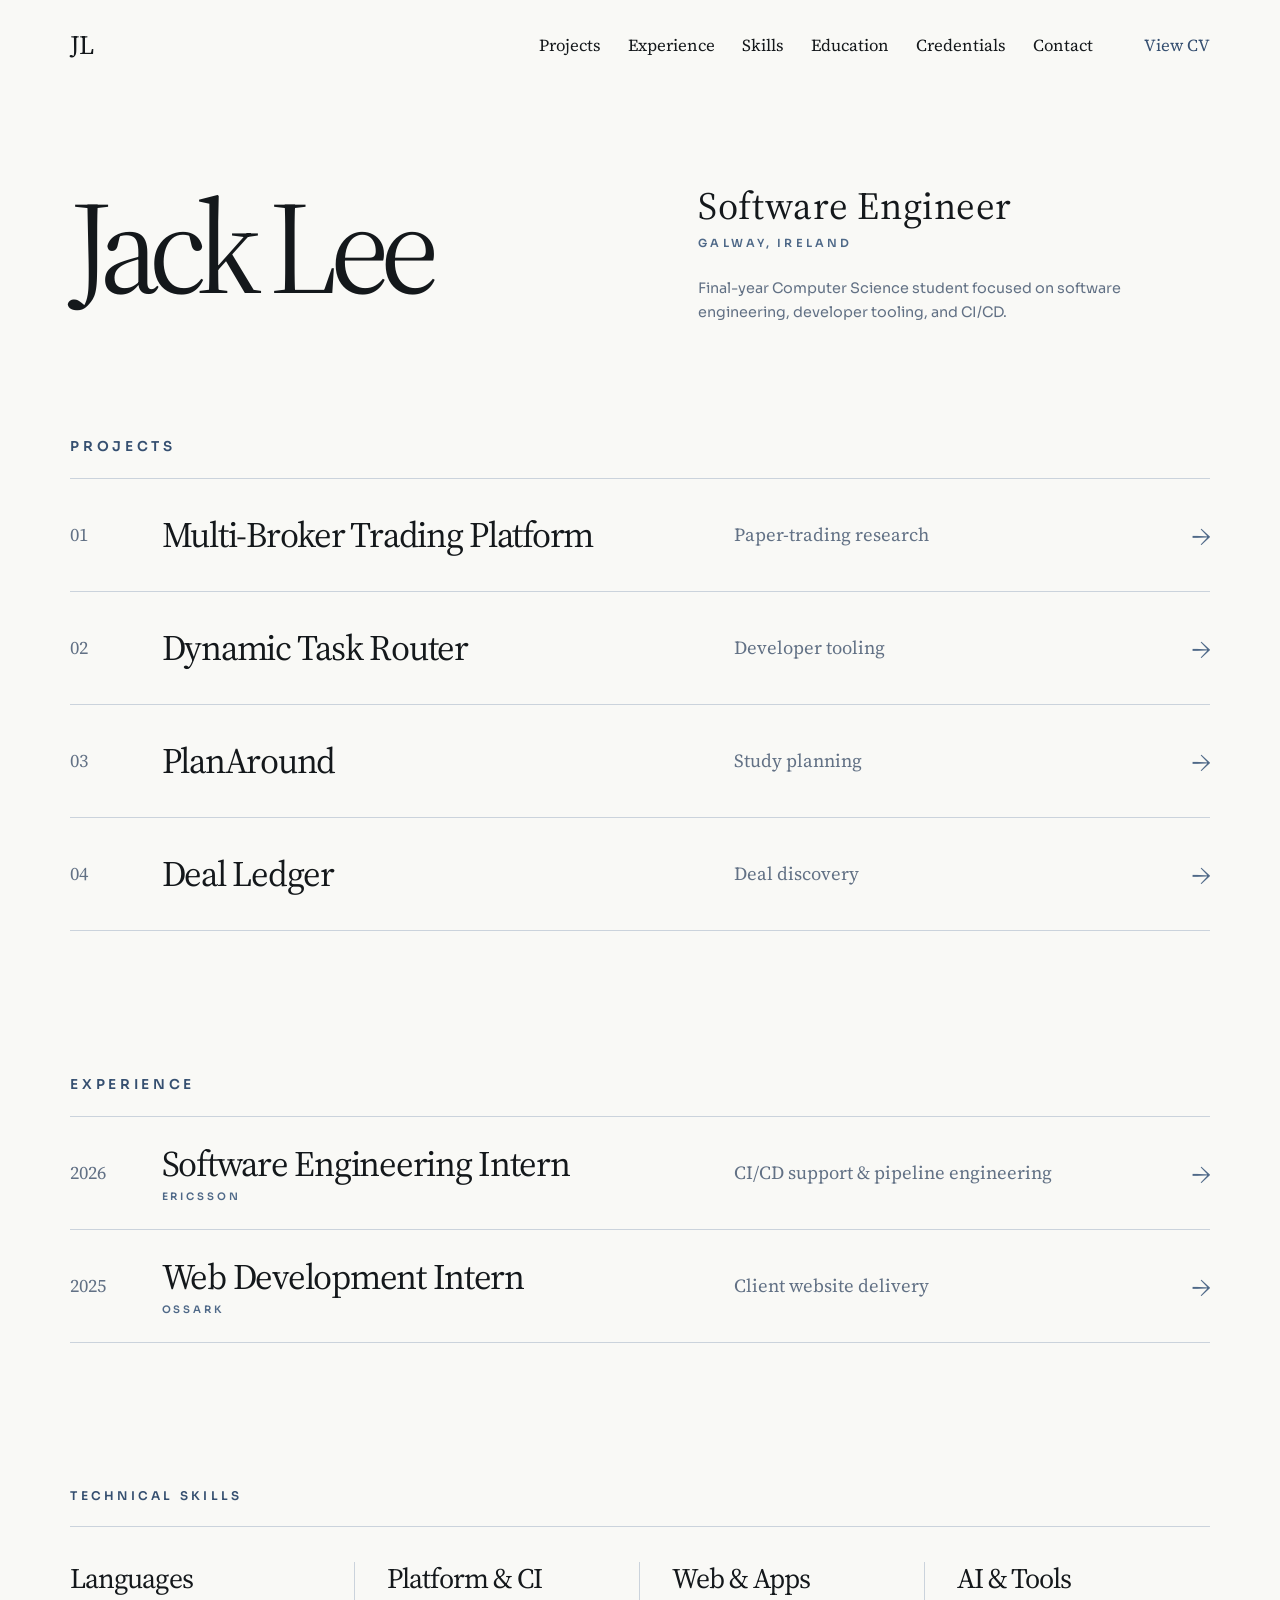
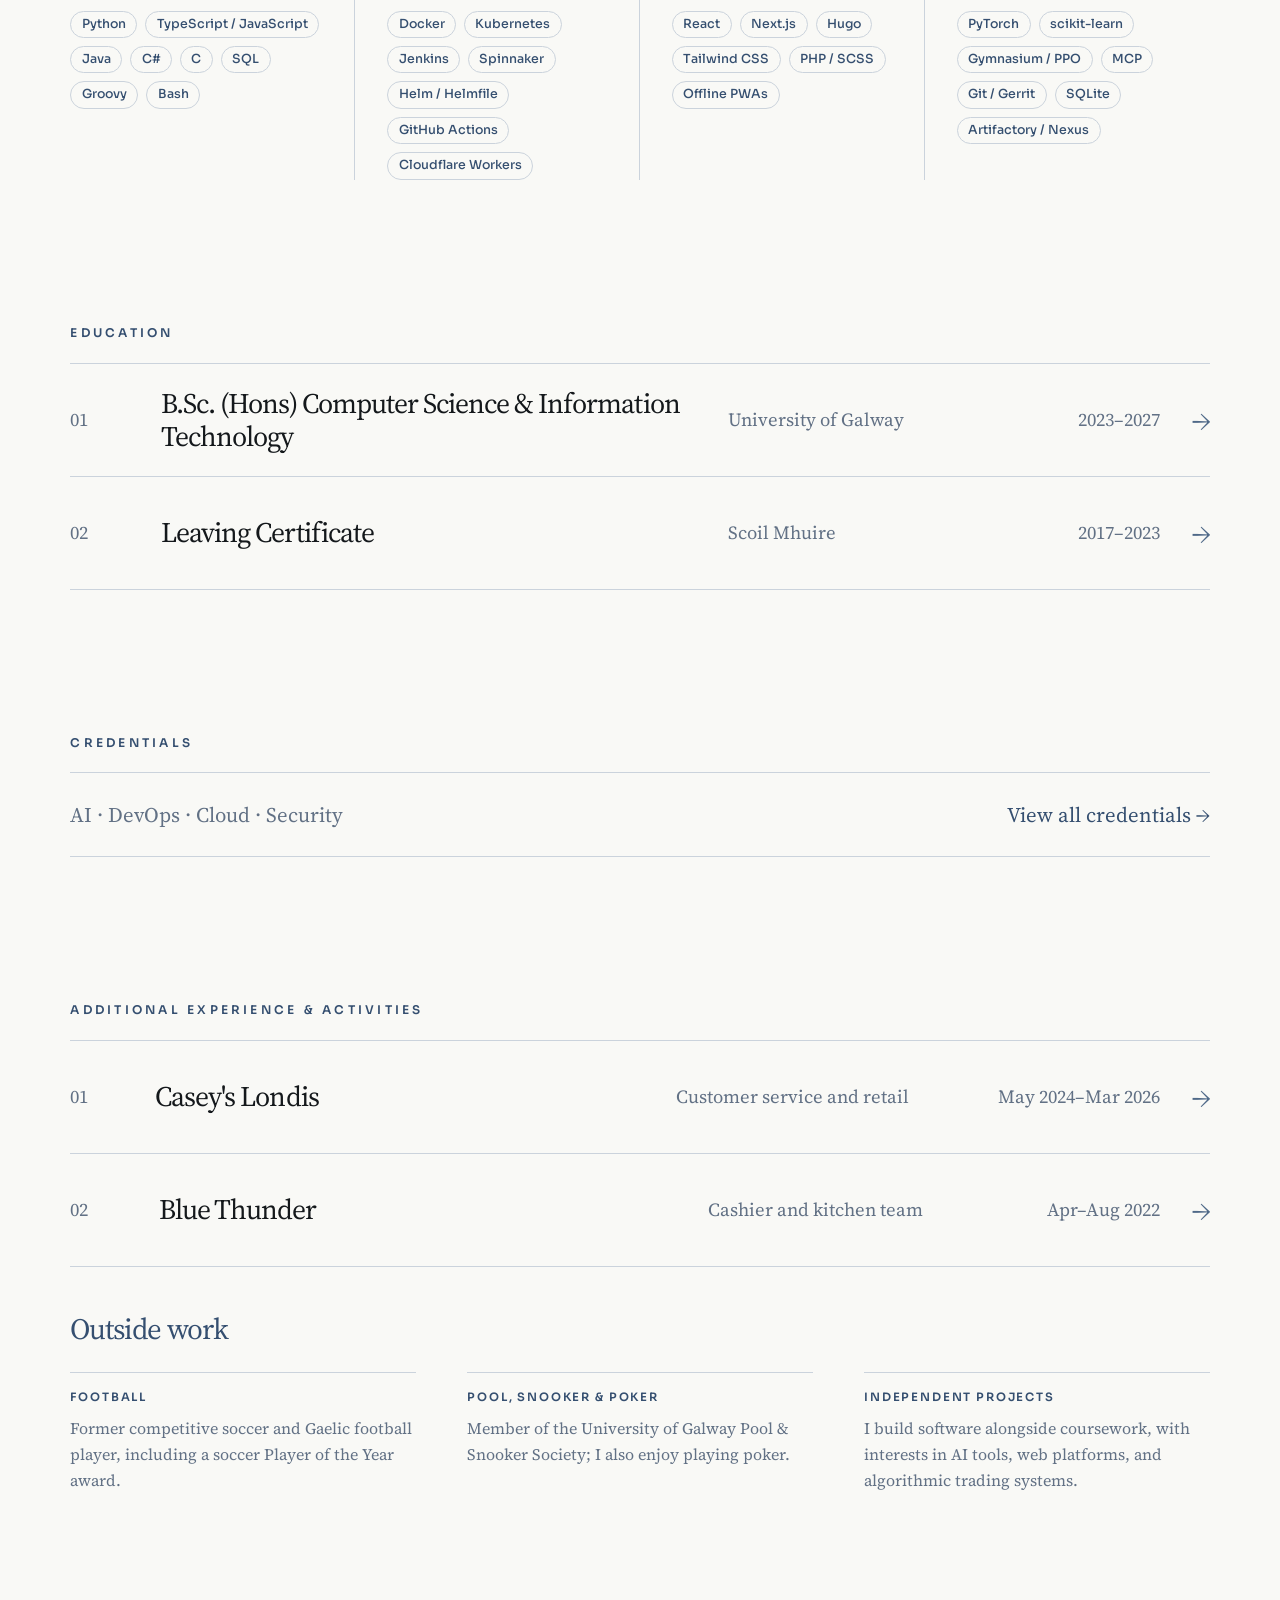
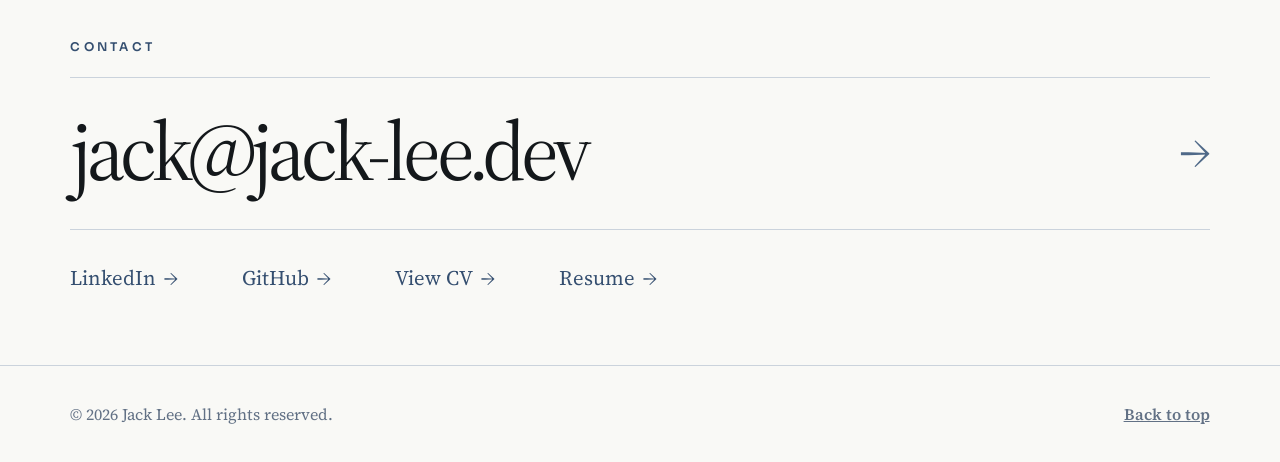
==== commit 6134597e: "Refresh Ericsson experience and hobbies" ====
--- a/index.html
+++ b/index.html
@@ -169,11 +169,11 @@
               <div class="row-detail">
               <p class="meta">Athlone, Co. Westmeath | January 2026&ndash;August 2026</p>
               <ul>
-                <li>Restructured a roughly 1,100-line Python CI decorators file into shared and executor-specific files, then introduced a parameterised factory that reduced the shared file to about 200 lines.</li>
-                <li>Built Groovy verification stages for cloud archive packaging and audited production builds, finding an undeclared ELF executable; added unit-tested artifact-repository checks to confirm files were present.</li>
-                <li>Developed and maintained Jenkins/Groovy stages for build, test, deployment, and cleanup workflows; configured Spinnaker parameters and cross-pipeline integration, and migrated test flows to lighter snapshot-based jobs.</li>
-                <li>Resolved a blocker build regression by tracing and reverting a faulty changeset; diagnosed Spinnaker-to-Jenkins authentication failures and a Kubernetes cleanup issue caused by Python file-write mode.</li>
-                <li>Updated Docker wrapper and build rules for SELinux volume mounts during parallel container execution, maintained Helm/Helmfile deployment configurations, and documented technical investigations.</li>
+                <li>Developed and maintained Jenkins/Groovy stages for build, test, deployment, and cleanup; configured Spinnaker parameters and cross-pipeline job integrations.</li>
+                <li>Reduced test execution time by moving heavyweight flows to snapshot-based jobs; resolved a blocker build regression and diagnosed Spinnaker-to-Jenkins authentication failures.</li>
+                <li>Built Groovy release checks for cloud archive packages and unit-tested Artifactory/Nexus file verification, uncovering an undeclared executable in production builds.</li>
+                <li>Modularised Python CI tooling into shared and executor-specific modules with runtime parameterisation and unit tests.</li>
+                <li>Diagnosed a Kubernetes namespace cleanup failure, updated Docker tooling for SELinux-compatible parallel container runs, and maintained Helm/Helmfile deployment configurations.</li>
               </ul>
               </div>
             </details>
@@ -1415,8 +1415,8 @@
                 <p>Former competitive soccer and Gaelic football player, including a soccer Player of the Year award.</p>
               </div>
               <div>
-                <h4>Pool &amp; snooker</h4>
-                <p>Member of the University of Galway Pool &amp; Snooker Society.</p>
+                <h4>Pool, snooker &amp; poker</h4>
+                <p>Member of the University of Galway Pool &amp; Snooker Society; I also enjoy playing poker.</p>
               </div>
               <div>
                 <h4>Independent projects</h4>
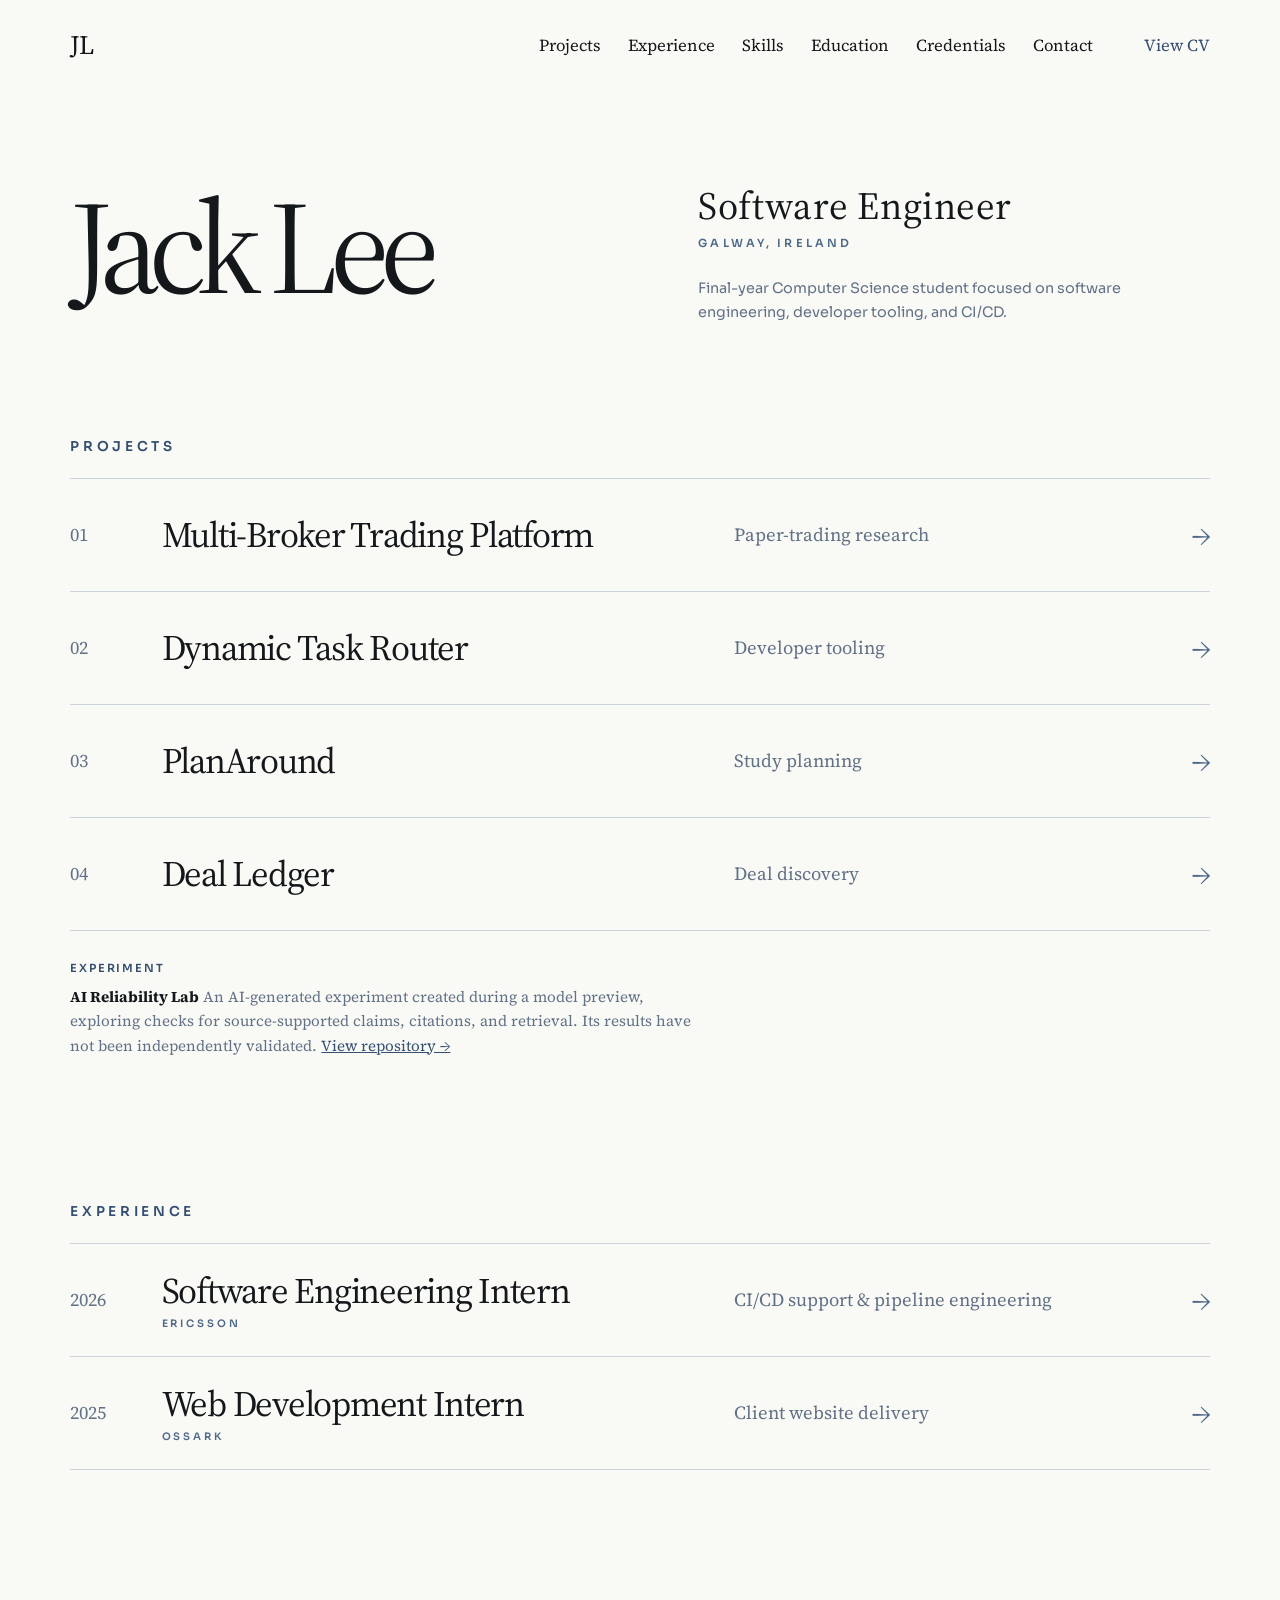
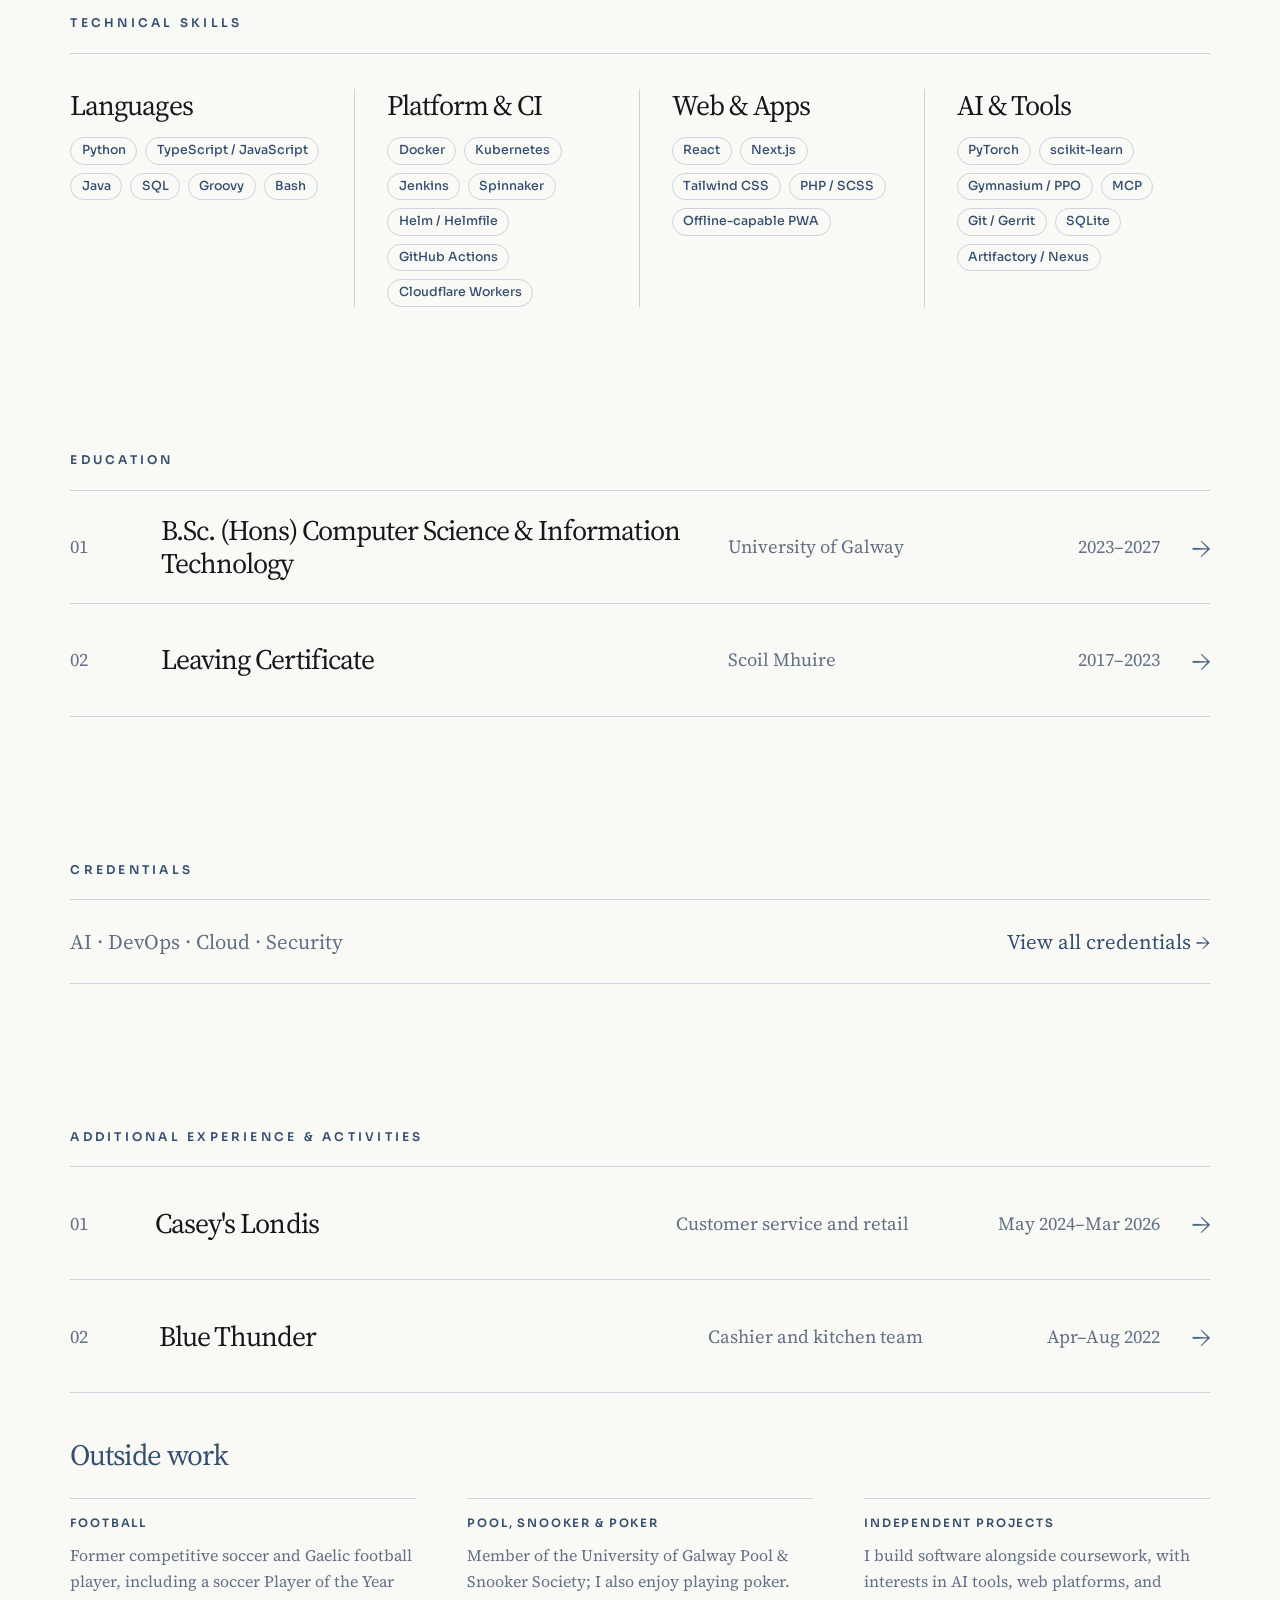
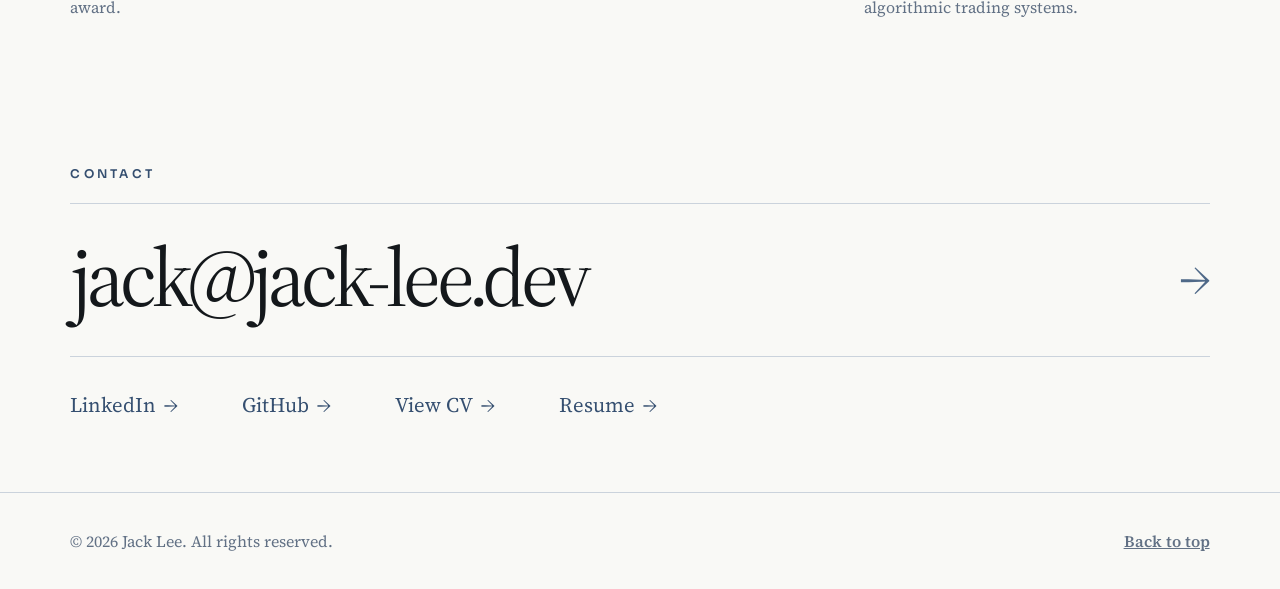
==== commit dbfe2f49: "Refresh project highlights and add AI reliability experiment" ====
--- a/index.html
+++ b/index.html
@@ -27,7 +27,7 @@
       href="https://fonts.googleapis.com/css2?family=Sora:wght@500;600;700&amp;family=Source+Serif+4:opsz,wght@8..60,400;8..60,500;8..60,600&amp;display=swap"
       rel="stylesheet"
     />
-    <link rel="stylesheet" href="assets/css/styles.css?v=20261014-1" />
+    <link rel="stylesheet" href="assets/css/styles.css?v=20261105-1" />
     <link rel="stylesheet" href="assets/css/motion-lab.css" />
     <script defer src="assets/js/main.js?v=20260921-2"></script>
     <script defer src="assets/js/motion-lab.js"></script>
@@ -80,10 +80,11 @@
               </ul>
               <ul class="project-chips" aria-label="Skills and technologies">
                 <li>Python</li>
-                <li>PyTorch &amp; scikit-learn</li>
+                <li>ML research</li>
                 <li>Time-series validation</li>
-                <li>Causal feature engineering</li>
+                <li>Data pipelines</li>
                 <li>Risk &amp; execution modelling</li>
+                <li>Automated testing</li>
               </ul>
               </div>
             </details>
@@ -102,9 +103,10 @@
               <ul class="project-chips" aria-label="Skills and technologies">
                 <li>TypeScript &amp; Node.js</li>
                 <li>MCP</li>
+                <li>Multi-model orchestration</li>
                 <li>Policy-driven model routing</li>
-                <li>Process orchestration</li>
-                <li>Isolated worktrees</li>
+                <li>CLI &amp; TUI development</li>
+                <li>Automated verification</li>
               </ul>
               <p class="project-links"><a href="https://github.com/JackLee504/dynamic-task-router" target="_blank" rel="noopener noreferrer" aria-label="View Dynamic Task Router source code on GitHub">View on GitHub &rarr;</a></p>
               </div>
@@ -124,8 +126,9 @@
               <ul class="project-chips" aria-label="Skills and technologies">
                 <li>Next.js &amp; TypeScript</li>
                 <li>Cloudflare Workers</li>
-                <li>Multimodal extraction</li>
-                <li>Deterministic scheduling</li>
+                <li>AI-assisted document extraction</li>
+                <li>Scheduling algorithms</li>
+                <li>Data validation</li>
                 <li>Offline-capable PWA</li>
               </ul>
               <p class="project-links">
@@ -146,16 +149,21 @@
                 <li>Kept publishing behind manual price and listing checks, with automated site builds and deployment.</li>
               </ul>
               <ul class="project-chips" aria-label="Skills and technologies">
-                <li>Hugo</li>
                 <li>Python</li>
-                <li>GitHub Actions</li>
-                <li>Product-data validation</li>
-                <li>Review-gated publishing</li>
+                <li>API integration</li>
+                <li>Data pipelines</li>
+                <li>Fuzzy search</li>
+                <li>Automated alerts</li>
+                <li>CI/CD</li>
               </ul>
               <p class="project-links"><a href="https://dealledger.eu" target="_blank" rel="noopener noreferrer">Visit DealLedger &rarr;</a></p>
               </div>
             </details>
 
+          </div>
+          <div class="project-experiment">
+            <p class="project-experiment-label">Experiment</p>
+            <p><strong>AI Reliability Lab</strong> <span>An AI-generated experiment created during a model preview, exploring checks for source-supported claims, citations, and retrieval. Its results have not been independently validated.</span> <a href="https://github.com/Jacklee504/ai-reliability-lab" target="_blank" rel="noopener noreferrer">View repository &rarr;</a></p>
           </div>
         </div>
       </section>
@@ -210,8 +218,6 @@
                 <li>Python</li>
                 <li>TypeScript / JavaScript</li>
                 <li>Java</li>
-                <li>C#</li>
-                <li>C</li>
                 <li>SQL</li>
                 <li>Groovy</li>
                 <li>Bash</li>
@@ -234,10 +240,9 @@
               <ul class="project-chips" aria-label="Web and application technologies">
                 <li>React</li>
                 <li>Next.js</li>
-                <li>Hugo</li>
                 <li>Tailwind CSS</li>
                 <li>PHP / SCSS</li>
-                <li>Offline PWAs</li>
+                <li>Offline-capable PWA</li>
               </ul>
             </div>
             <div class="skill-group">
--- a/assets/css/styles.css
+++ b/assets/css/styles.css
@@ -1117,6 +1117,37 @@
   max-width: min(80%, calc(100% - 4rem));
 }
 
+.portfolio-home .project-experiment {
+  max-width: 78ch;
+  padding-top: 1.8rem;
+  color: var(--muted);
+  font-size: 0.95rem;
+  line-height: 1.6;
+}
+
+.portfolio-home .project-experiment-label {
+  margin: 0 0 0.45rem;
+  color: var(--accent-strong);
+  font-family: "Sora", "Avenir Next", sans-serif;
+  font-size: 0.7rem;
+  font-weight: 600;
+  letter-spacing: 0.16em;
+  text-transform: uppercase;
+}
+
+.portfolio-home .project-experiment p:last-child {
+  margin: 0;
+}
+
+.portfolio-home .project-experiment strong {
+  color: var(--text);
+}
+
+.portfolio-home .project-experiment a {
+  color: var(--accent-strong);
+  white-space: nowrap;
+}
+
 .portfolio-home .row-detail p {
   margin-bottom: 0.8rem;
 }
